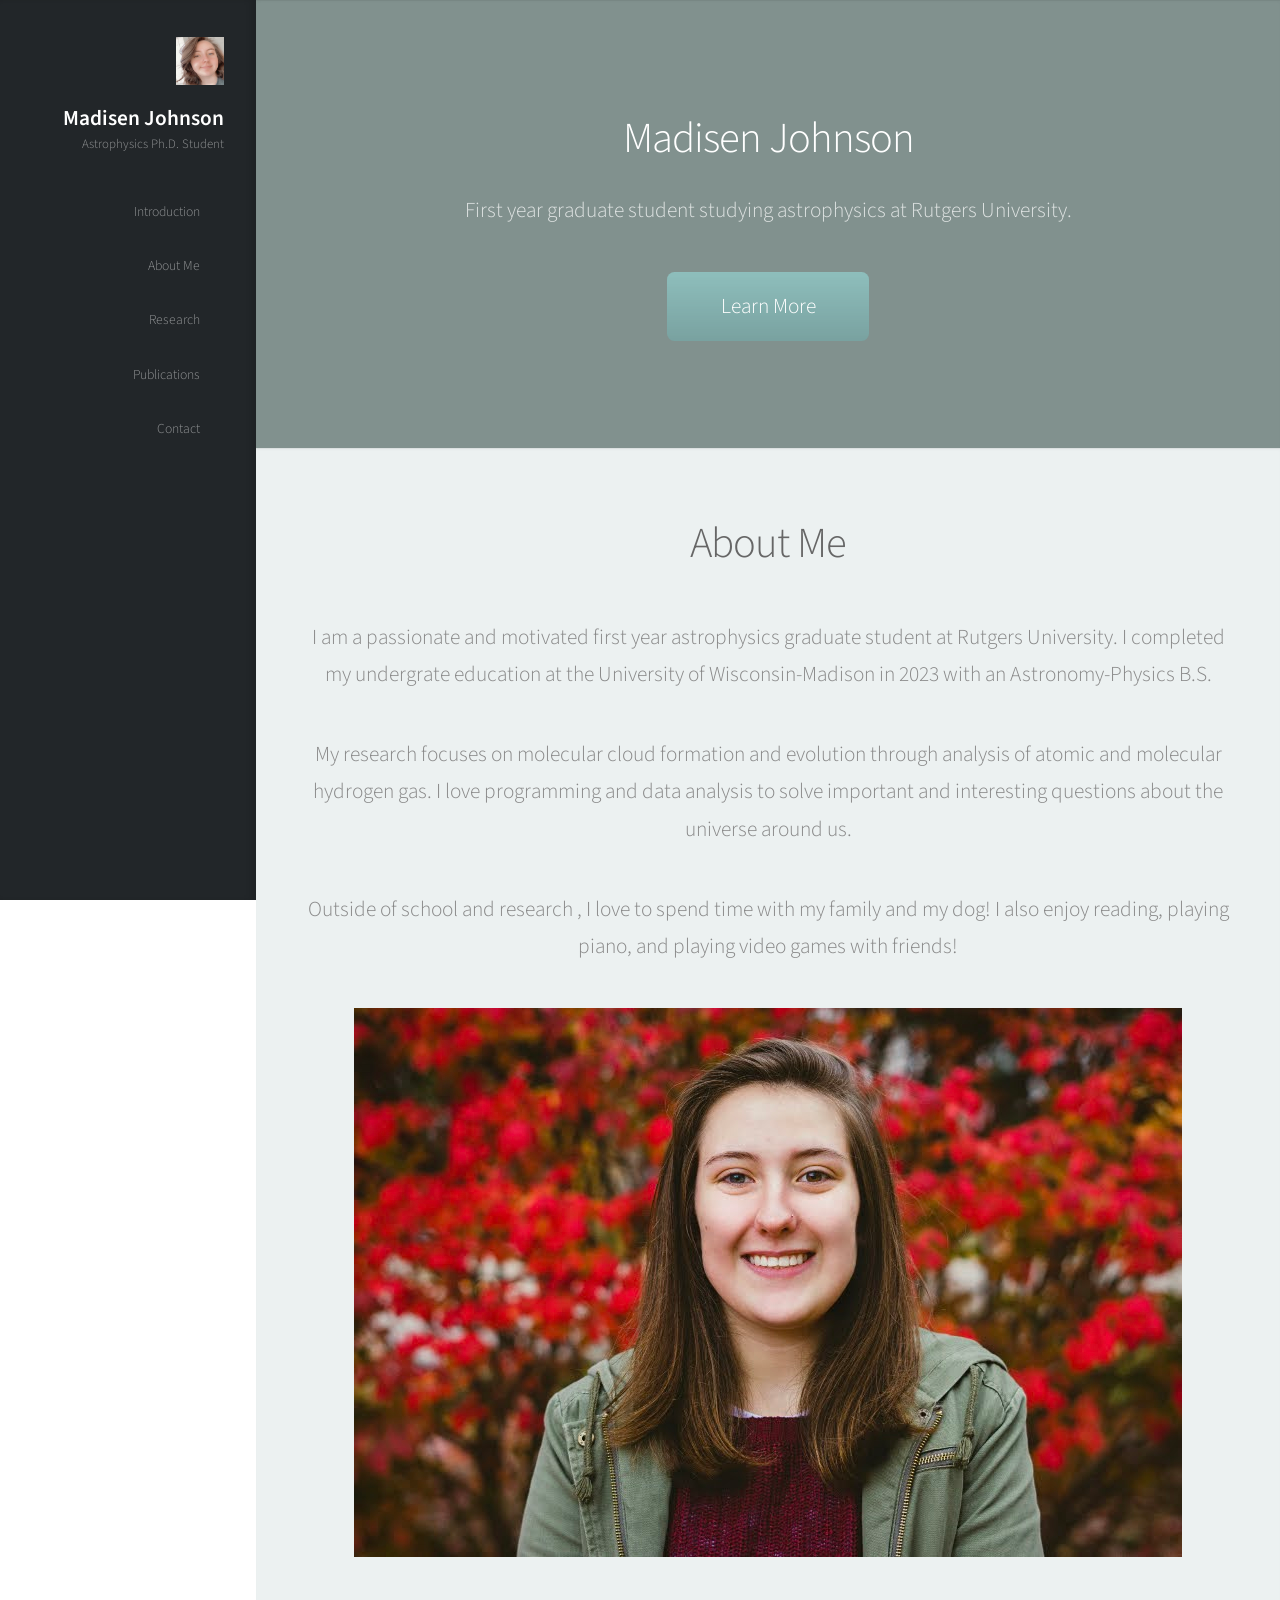
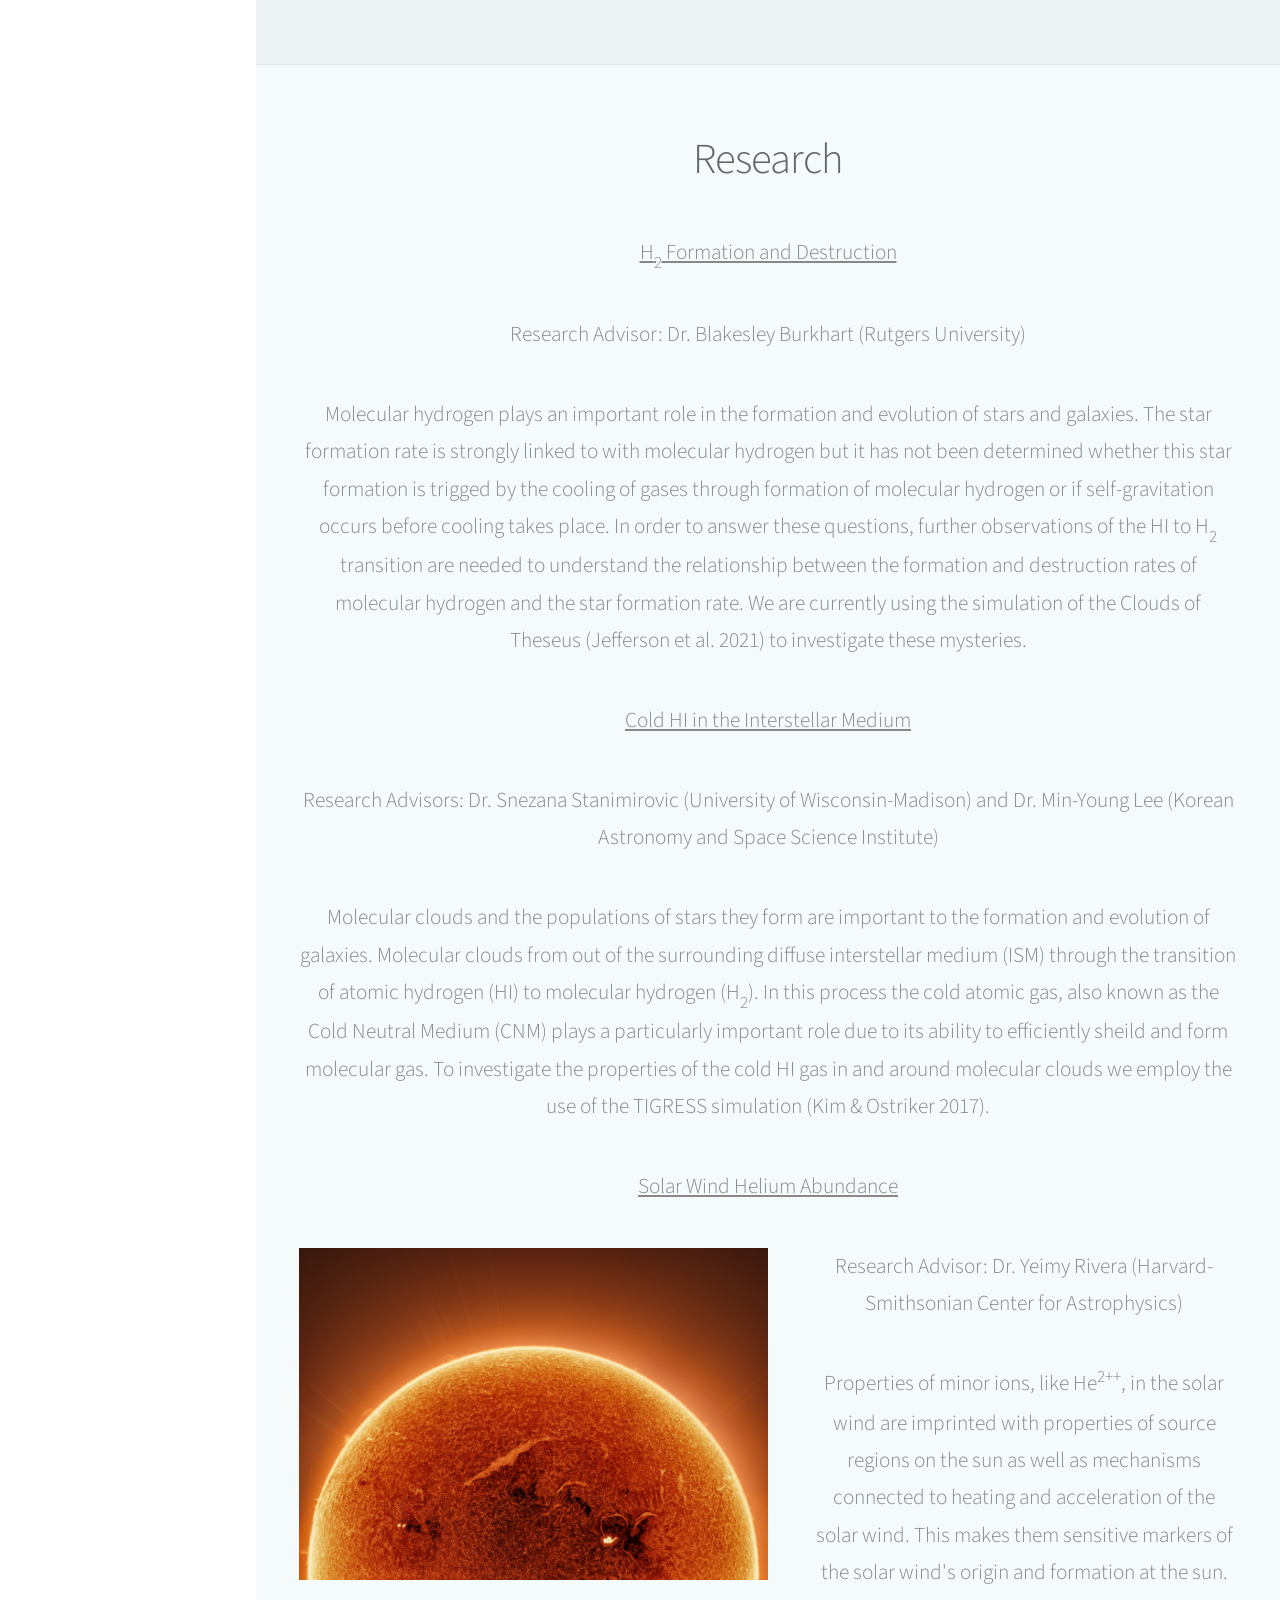
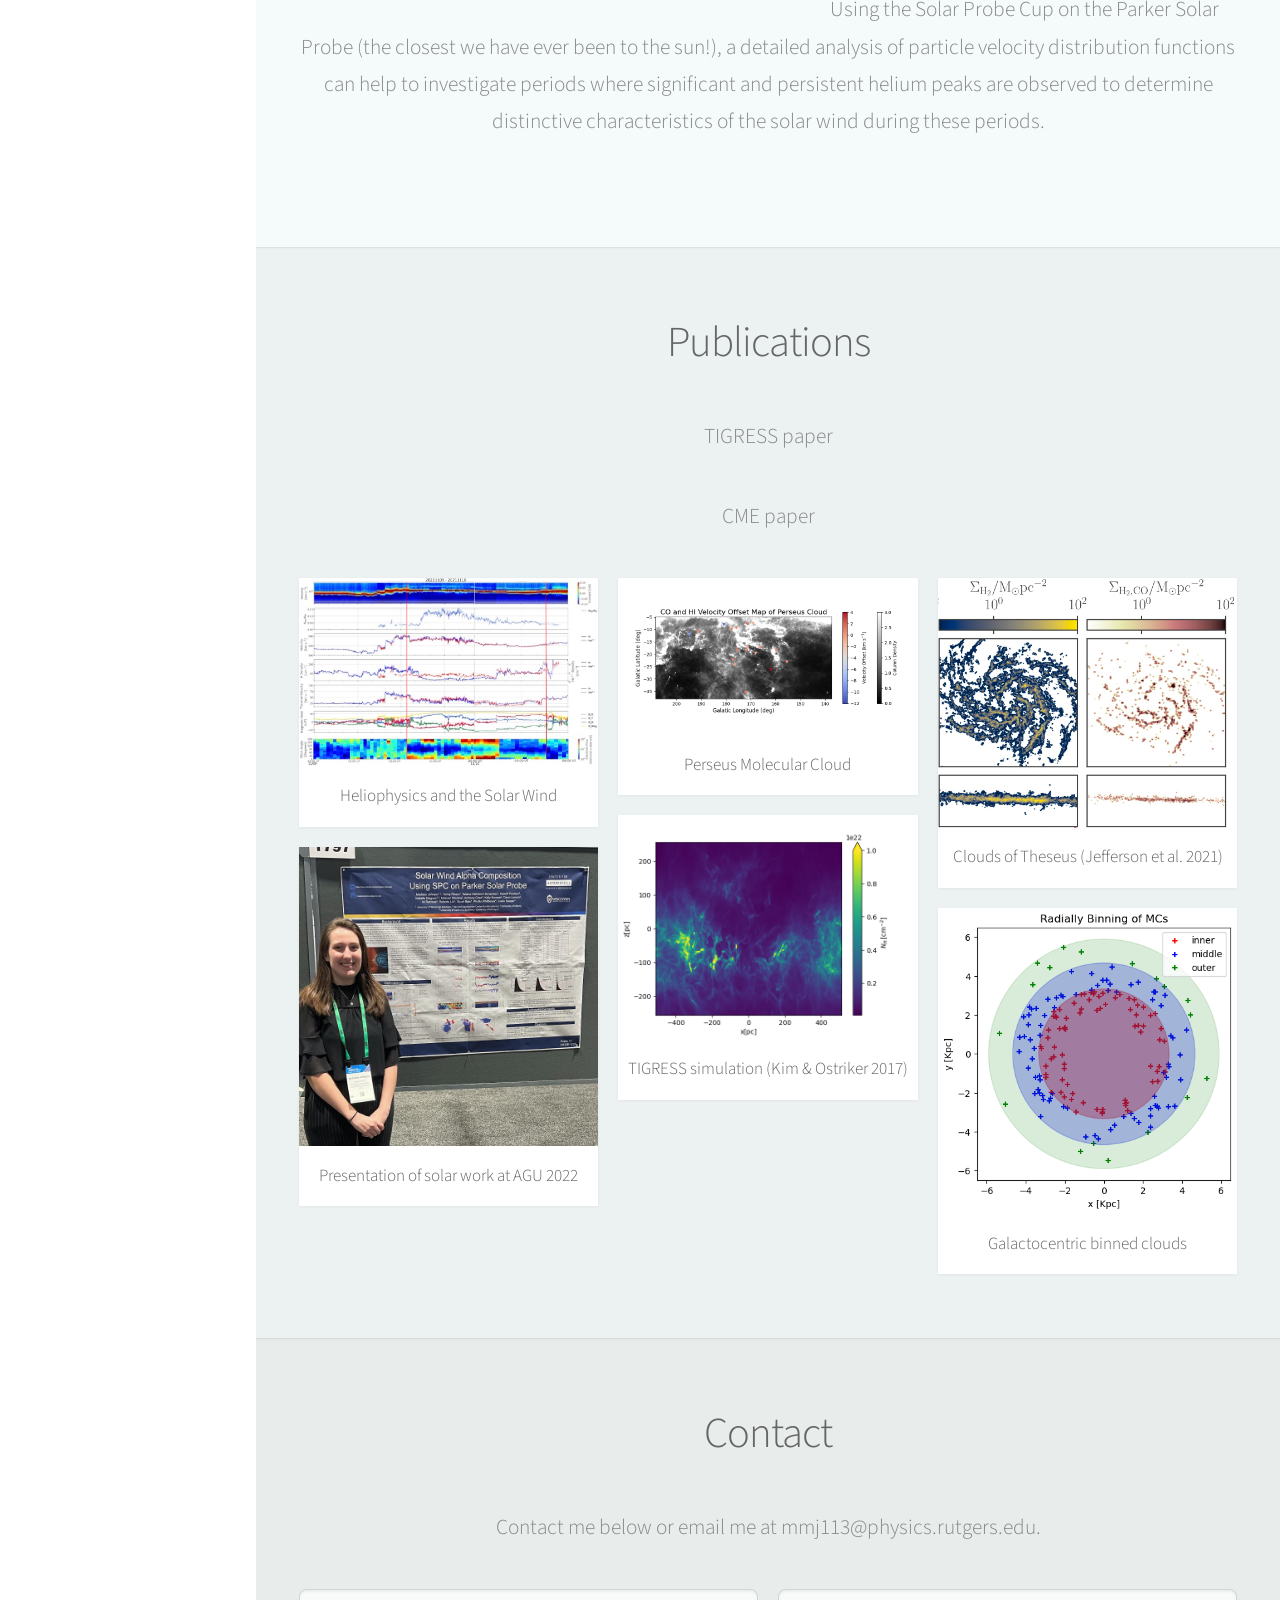
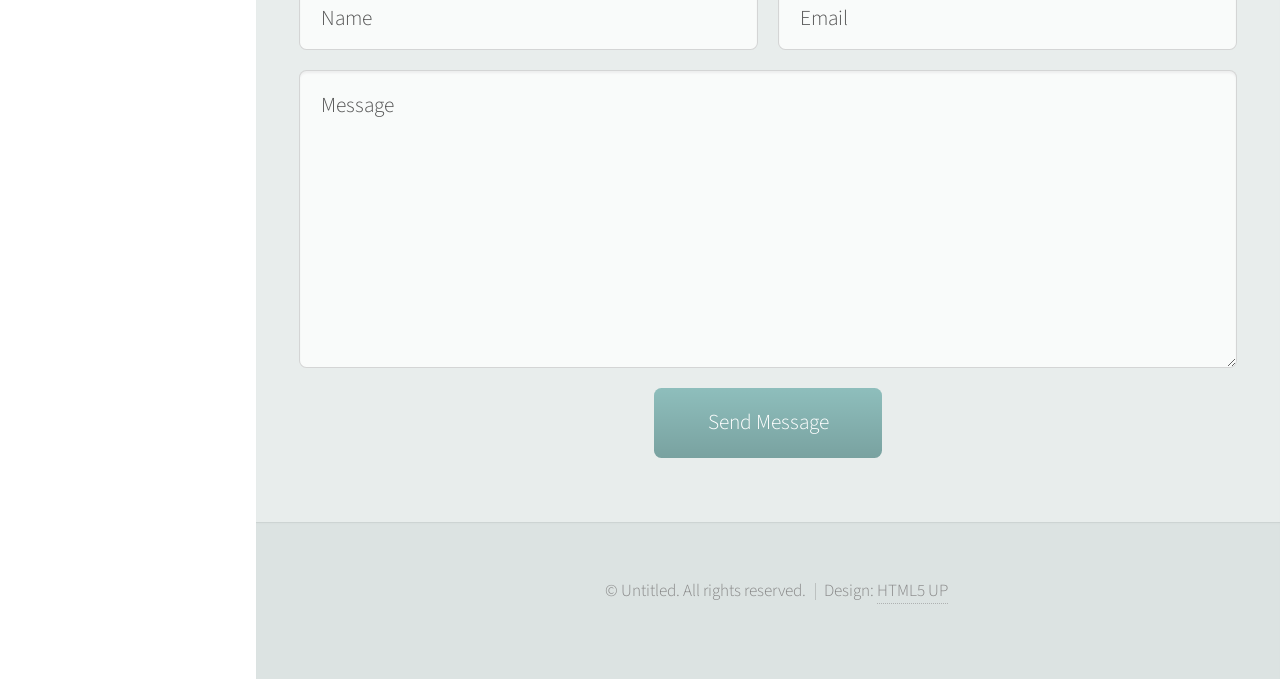
==== index.html @ d95d37ab "Update index.html" ====
<!DOCTYPE HTML>
<!--
	Prologue by HTML5 UP
	html5up.net | @ajlkn
	Free for personal and commercial use under the CCA 3.0 license (html5up.net/license)
-->
<html>
	<head>
		<title>Madisen Johnson</title>
		<meta charset="utf-8" />
		<meta name="viewport" content="width=device-width, initial-scale=1, user-scalable=no" />
		<link rel="stylesheet" href="assets/css/main.css" />
	</head>
	<body class="is-preload">

		<!-- Header -->
			<div id="header">

				<div class="top">

					<!-- Logo -->
						<div id="logo">
							<span class="image avatar48"><img src="images/IMG_7213.jpg" alt="" /></span>
							<h1 id="title">Madisen Johnson</h1>
							<p>Astrophysics Ph.D. Student</p>
						</div>

					<!-- Nav -->
						<nav id="nav">
							<ul>
								<li><a href="#top" id="top-link"><span class="icon solid fa-home">Introduction</span></a></li>
								<li><a href="#about" id="portfolio-link"><span class="icon solid fa-user">About Me</span></a></li>
								<li><a href="#research" id="about-link"><span class="icon solid fa-th">Research</span></a></li>
								<li><a href="#publications" id="about-link"><span class="icon solid fa-th">Publications</span></a></li>
								<li><a href="#contact" id="contact-link"><span class="icon solid fa-envelope">Contact</span></a></li>
							</ul>
						</nav>

				</div>

				<div class="bottom">

					<!-- Social Icons -->
						<ul class="icons">
							<li><a href="mailto: madisenmjohnson@gmail.com" class="icon solid fa-envelope"><span class="label">Email</span></a></li>
							<li><a href="https://www.linkedin.com/in/madisen-johnson/" class="icon brands fa-linkedin"><span class="label">Github</span></a></li>
							<li><a href="https://github.com/madisenjohnson" class="icon brands fa-github"><span class="label">Github</span></a></li>
						</ul>

				</div>

			</div>

		<!-- Main -->
			<div id="main">

				<!-- Intro -->
					<section id="top" class="one dark cover">
						<div class="container">

							<header>
								<h2 class="alt"><strong>Madisen Johnson</strong></h2>
								<p>First year graduate student studying astrophysics at Rutgers University.</p>
							</header>

							<footer>
								<a href="#about" class="button scrolly">Learn More</a>
							</footer>

						</div>
					</section>

				<!-- About Me -->
					<section id="about" class="three">
						<div class="container">

							<header>
								<h2>About Me</h2>
							</header>

							<p>I am a passionate and motivated first year astrophysics graduate student at Rutgers University. I completed my undergrate
								education at the University of Wisconsin-Madison in 2023 with an Astronomy-Physics B.S. </p>
							<p>My research focuses on molecular cloud formation and evolution through analysis of atomic and molecular hydrogen gas. 
								I love programming and data analysis to solve important and interesting questions about the universe around us.</p>
							<p>Outside of school and research , I love to spend time with my family and my dog! I also enjoy reading, playing piano, 
								and playing video games with friends!</p>

							<a href="#" class="image centered"><img src="images/ProfilePhoto.jpg" alt="" /></a>

						</div>
					</section>

				<!-- Research -->
					<section id="research" class="two">
						<div class="container">

							<header>
								<h2>Research</h2>
							</header>
							
							<p><u>H<sub>2</sub> Formation and Destruction</u></p>
							<p>Research Advisor: Dr. Blakesley Burkhart (Rutgers University)</p>
							<p> Molecular hydrogen plays an important role in the formation and evolution of stars and galaxies. The star formation rate is strongly linked 
							to with molecular hydrogen but it has not been determined whether this star formation is trigged by the cooling of gases through formation of molecular 
							hydrogen or if self-gravitation occurs before cooling takes place. In order to answer these questions, further observations of the HI to H<sub>2</sub> transition 
							are needed to understand the relationship between the formation and destruction rates of molecular hydrogen and the star formation rate. We are currently using the 
							simulation of the Clouds of Theseus (Jefferson et al. 2021) to investigate these mysteries.</p>
							
							<p><u>Cold HI in the Interstellar Medium</u></p>
							<p>Research Advisors: Dr. Snezana Stanimirovic (University of Wisconsin-Madison) and Dr. Min-Young Lee (Korean Astronomy and Space Science Institute)</p>
							<p> Molecular clouds and the populations of stars they form are important to the formation and evolution of galaxies. Molecular clouds from out of the surrounding 
							diffuse interstellar medium (ISM) through the transition of atomic hydrogen (HI) to molecular hydrogen (H<sub>2</sub>). In this process the cold atomic gas, also known 
							as the Cold Neutral Medium (CNM) plays a particularly important role due to its ability to efficiently sheild and form molecular gas. To investigate the properties of 
							the cold HI gas in and around molecular clouds we employ the use of the TIGRESS simulation (Kim & Ostriker 2017). </p>
							<p><u>Solar Wind Helium Abundance</u></p>
							
							<a href="#" class="image left"><img src="images/sun.jpg" alt="" /></a>
							<p>Research Advisor: Dr. Yeimy Rivera (Harvard-Smithsonian Center for Astrophysics)</p>
							<p> Properties of minor ions, like He<sup>2++</sup>, in the solar wind are imprinted with properties of source regions on the sun as well as mechanisms connected to 
							heating and acceleration of the solar wind. This makes them sensitive markers of the solar wind's origin and formation at the sun. Using the Solar Probe Cup on the Parker 
							Solar Probe (the closest we have ever been to the sun!), a detailed analysis of particle velocity distribution functions can help to investigate periods where significant 
							and persistent helium peaks are observed to determine distinctive characteristics of the solar wind during these periods.</p>

						</div>
					</section>
				<!-- Publications -->
					<section id="publications" class="three">
						<div class="container">

							<header>
								<h2>Publications</h2>
							</header>

							<p> TIGRESS paper </p>
							<p> CME paper </p>
							
							<div class="row">
								<div class="col-4 col-12-mobile">
									<article class="item">
										<a href="#" class="image fit"><img src="images/20211109.jpg" alt="" /></a>
										<header>
											<h3>Heliophysics and the Solar Wind</h3>
										</header>
									</article>
									<article class="item">
										<a href="#" class="image fit"><img src="images/AGU2022.jpg" alt="" /></a>
										<header>
											<h3>Presentation of solar work at AGU 2022</h3>
										</header>
									</article>
								</div>
								<div class="col-4 col-12-mobile">
									<article class="item">
										<a href="#" class="image fit"><img src="images/HICOMap_Perseus.png" alt="" /></a>
										<header>
											<h3>Perseus Molecular Cloud</h3>
										</header>
									</article>
									<article class="item">
										<a href="#" class="image fit"><img src="images/postersim.png" alt="" /></a>
										<header>
											<h3>TIGRESS simulation (Kim & Ostriker 2017)</h3>
										</header>
									</article>
								</div>
								<div class="col-4 col-12-mobile">
									<article class="item">
										<a href="#" class="image fit"><img src="images/Jefferson.jpg" alt="" /></a>
										<header>
											<h3>Clouds of Theseus (Jefferson et al. 2021)</h3>
										</header>
									</article>
									<article class="item">
										<a href="#" class="image fit"><img src="images/2DRadiusBinned.png" alt="" /></a>
										<header>
											<h3>Galactocentric binned clouds</h3>
										</header>
									</article>
								</div>
							</div>

						</div>
					</section>

				<!-- Contact -->
					<section id="contact" class="four">
						<div class="container">

							<header>
								<h2>Contact</h2>
							</header>

							<p> Contact me below or email me at mmj113@physics.rutgers.edu.</p>

							<form method="post" action="#">
								<div class="row">
									<div class="col-6 col-12-mobile"><input type="text" name="name" placeholder="Name" /></div>
									<div class="col-6 col-12-mobile"><input type="text" name="email" placeholder="Email" /></div>
									<div class="col-12">
										<textarea name="message" placeholder="Message"></textarea>
									</div>
									<div class="col-12">
										<input type="submit" value="Send Message" />
									</div>
								</div>
							</form>

						</div>
					</section>

			</div>

		<!-- Footer -->
			<div id="footer">

				<!-- Copyright -->
					<ul class="copyright">
						<li>&copy; Untitled. All rights reserved.</li><li>Design: <a href="http://html5up.net">HTML5 UP</a></li>
					</ul>

			</div>

		<!-- Scripts -->
			<script src="assets/js/jquery.min.js"></script>
			<script src="assets/js/jquery.scrolly.min.js"></script>
			<script src="assets/js/jquery.scrollex.min.js"></script>
			<script src="assets/js/browser.min.js"></script>
			<script src="assets/js/breakpoints.min.js"></script>
			<script src="assets/js/util.js"></script>
			<script src="assets/js/main.js"></script>

	</body>
</html>
---- assets/css/main.css ----
@import url("fontawesome-all.min.css");
@import url("https://fonts.googleapis.com/css?family=Source+Sans+Pro:300,300italic,400,600");

/*
	Prologue by HTML5 UP
	html5up.net | @ajlkn
	Free for personal and commercial use under the CCA 3.0 license (html5up.net/license)
*/

html, body, div, span, applet, object,
iframe, h1, h2, h3, h4, h5, h6, p, blockquote,
pre, a, abbr, acronym, address, big, cite,
code, del, dfn, em, img, ins, kbd, q, s, samp,
small, strike, strong, sub, sup, tt, var, b,
u, i, center, dl, dt, dd, ol, ul, li, fieldset,
form, label, legend, table, caption, tbody,
tfoot, thead, tr, th, td, article, aside,
canvas, details, embed, figure, figcaption,
footer, header, hgroup, menu, nav, output, ruby,
section, summary, time, mark, audio, video {
	margin: 0;
	padding: 0;
	border: 0;
	font-size: 100%;
	font: inherit;
	vertical-align: baseline;}

article, aside, details, figcaption, figure,
footer, header, hgroup, menu, nav, section {
	display: block;}

body {
	line-height: 1;
}

ol, ul {
	list-style: none;
}

blockquote, q {
	quotes: none;
}

	blockquote:before, blockquote:after, q:before, q:after {
		content: '';
		content: none;
	}

table {
	border-collapse: collapse;
	border-spacing: 0;
}

body {
	-webkit-text-size-adjust: none;
}

mark {
	background-color: transparent;
	color: inherit;
}

input::-moz-focus-inner {
	border: 0;
	padding: 0;
}

input, select, textarea {
	-moz-appearance: none;
	-webkit-appearance: none;
	-ms-appearance: none;
	appearance: none;
}

/* Basic */

	html {
		box-sizing: border-box;
	}

	*, *:before, *:after {
		box-sizing: inherit;
	}

	body {
		background: #fff;
		font-family: 'Source Sans Pro', sans-serif;
		font-size: 19pt;
		font-weight: 300;
		line-height: 1.75em;
		color: #888;
	}

		body.is-preload *, body.is-preload *:before, body.is-preload *:after {
			-moz-animation: none !important;
			-webkit-animation: none !important;
			-ms-animation: none !important;
			animation: none !important;
			-moz-transition: none !important;
			-webkit-transition: none !important;
			-ms-transition: none !important;
			transition: none !important;
		}

	input, textarea, select {
		font-family: 'Source Sans Pro', sans-serif;
		font-size: 19pt;
		font-weight: 300;
		line-height: 1.75em;
		color: #888;
	}

	h1, h2, h3, h4, h5, h6 {
		font-weight: 300;
		color: #666;
		line-height: 1.5em;
	}

	h1 a, h2 a, h3 a, h4 a, h5 a, h6 a {
		color: inherit;
		text-decoration: none;
	}

		h1 a strong, h2 a strong, h3 a strong, h4 a strong, h5 a strong, h6 a strong {
			color: #333;
		}

	h2 {
		font-size: 2em;
		letter-spacing: -1px;
	}

		h2.alt {
			color: #888;
		}

			h2.alt strong {
				color: #666;
			}

	h3 {
		font-size: 1.5em;
	}

	header {
		margin: 0 0 2em 0;
	}

		header > p {
			margin: 1em 0 0 0;
		}

	footer {
		margin: 2em 0 0 0;
	}

	strong, b {
		font-weight: 300;
		color: #666;
	}

	em, i {
		font-style: italic;
	}

	a {
		text-decoration: none;
		color: inherit;
		border-bottom: dotted 1px rgba(128, 128, 128, 0.5);
		-moz-transition: color 0.35s ease-in-out, border-bottom-color 0.35s ease-in-out;
		-webkit-transition: color 0.35s ease-in-out, border-bottom-color 0.35s ease-in-out;
		-ms-transition: color 0.35s ease-in-out, border-bottom-color 0.35s ease-in-out;
		transition: color 0.35s ease-in-out, border-bottom-color 0.35s ease-in-out;
		outline: 0;
	}

		a:hover {
			color: #E27689;
			border-bottom-color: rgba(255, 255, 255, 0);
		}

	sub {
		position: relative;
		top: 0.5em;
		font-size: 0.8em;
	}

	sup {
		position: relative;
		top: -0.5em;
		font-size: 0.8em;
	}

	hr {
		border: 0;
		border-top: solid 1px #ddd;
	}

	blockquote {
		border-left: solid 0.5em #ddd;
		padding: 1em 0 1em 2em;
		font-style: italic;
	}

	p, ul, ol, dl, table {
		margin-bottom: 2em;
	}

	br.clear {
		clear: both;
	}

/* Container */

	.container {
		margin: 0 auto;
		max-width: 100%;
		width: 1400px;
	}

		@media screen and (min-width: 961px) and (max-width: 1880px) {

			.container {
				width: 1200px;
			}

		}

		@media screen and (min-width: 961px) and (max-width: 1620px) {

			.container {
				width: 960px;
			}

		}

		@media screen and (min-width: 961px) and (max-width: 1320px) {

			.container {
				width: 100%;
			}

		}

		@media screen and (max-width: 960px) {

			.container {
				width: 100%;
			}

		}

		@media screen and (max-width: 736px) {

			.container {
				width: 100%;
			}

		}

/* Row */

	.row {
		display: flex;
		flex-wrap: wrap;
		box-sizing: border-box;
		align-items: stretch;
	}

		.row > * {
			box-sizing: border-box;
		}

		.row.gtr-uniform > * > :last-child {
			margin-bottom: 0;
		}

		.row.aln-left {
			justify-content: flex-start;
		}

		.row.aln-center {
			justify-content: center;
		}

		.row.aln-right {
			justify-content: flex-end;
		}

		.row.aln-top {
			align-items: flex-start;
		}

		.row.aln-middle {
			align-items: center;
		}

		.row.aln-bottom {
			align-items: flex-end;
		}

		.row > .imp {
			order: -1;
		}

		.row > .col-1 {
			width: 8.33333%;
		}

		.row > .off-1 {
			margin-left: 8.33333%;
		}

		.row > .col-2 {
			width: 16.66667%;
		}

		.row > .off-2 {
			margin-left: 16.66667%;
		}

		.row > .col-3 {
			width: 25%;
		}

		.row > .off-3 {
			margin-left: 25%;
		}

		.row > .col-4 {
			width: 33.33333%;
		}

		.row > .off-4 {
			margin-left: 33.33333%;
		}

		.row > .col-5 {
			width: 41.66667%;
		}

		.row > .off-5 {
			margin-left: 41.66667%;
		}

		.row > .col-6 {
			width: 50%;
		}

		.row > .off-6 {
			margin-left: 50%;
		}

		.row > .col-7 {
			width: 58.33333%;
		}

		.row > .off-7 {
			margin-left: 58.33333%;
		}

		.row > .col-8 {
			width: 66.66667%;
		}

		.row > .off-8 {
			margin-left: 66.66667%;
		}

		.row > .col-9 {
			width: 75%;
		}

		.row > .off-9 {
			margin-left: 75%;
		}

		.row > .col-10 {
			width: 83.33333%;
		}

		.row > .off-10 {
			margin-left: 83.33333%;
		}

		.row > .col-11 {
			width: 91.66667%;
		}

		.row > .off-11 {
			margin-left: 91.66667%;
		}

		.row > .col-12 {
			width: 100%;
		}

		.row > .off-12 {
			margin-left: 100%;
		}

		.row.gtr-0 {
			margin-top: 0px;
			margin-left: 0px;
		}

			.row.gtr-0 > * {
				padding: 0px 0 0 0px;
			}

			.row.gtr-0.gtr-uniform {
				margin-top: 0px;
			}

				.row.gtr-0.gtr-uniform > * {
					padding-top: 0px;
				}

		.row.gtr-25 {
			margin-top: -10px;
			margin-left: -10px;
		}

			.row.gtr-25 > * {
				padding: 10px 0 0 10px;
			}

			.row.gtr-25.gtr-uniform {
				margin-top: -10px;
			}

				.row.gtr-25.gtr-uniform > * {
					padding-top: 10px;
				}

		.row.gtr-50 {
			margin-top: -20px;
			margin-left: -20px;
		}

			.row.gtr-50 > * {
				padding: 20px 0 0 20px;
			}

			.row.gtr-50.gtr-uniform {
				margin-top: -20px;
			}

				.row.gtr-50.gtr-uniform > * {
					padding-top: 20px;
				}

		.row {
			margin-top: -40px;
			margin-left: -40px;
		}

			.row > * {
				padding: 40px 0 0 40px;
			}

			.row.gtr-uniform {
				margin-top: -40px;
			}

				.row.gtr-uniform > * {
					padding-top: 40px;
				}

		.row.gtr-150 {
			margin-top: -60px;
			margin-left: -60px;
		}

			.row.gtr-150 > * {
				padding: 60px 0 0 60px;
			}

			.row.gtr-150.gtr-uniform {
				margin-top: -60px;
			}

				.row.gtr-150.gtr-uniform > * {
					padding-top: 60px;
				}

		.row.gtr-200 {
			margin-top: -80px;
			margin-left: -80px;
		}

			.row.gtr-200 > * {
				padding: 80px 0 0 80px;
			}

			.row.gtr-200.gtr-uniform {
				margin-top: -80px;
			}

				.row.gtr-200.gtr-uniform > * {
					padding-top: 80px;
				}

		@media screen and (min-width: 961px) and (max-width: 1880px) {

			.row {
				display: flex;
				flex-wrap: wrap;
				box-sizing: border-box;
				align-items: stretch;
			}

				.row > * {
					box-sizing: border-box;
				}

				.row.gtr-uniform > * > :last-child {
					margin-bottom: 0;
				}

				.row.aln-left {
					justify-content: flex-start;
				}

				.row.aln-center {
					justify-content: center;
				}

				.row.aln-right {
					justify-content: flex-end;
				}

				.row.aln-top {
					align-items: flex-start;
				}

				.row.aln-middle {
					align-items: center;
				}

				.row.aln-bottom {
					align-items: flex-end;
				}

				.row > .imp-wide {
					order: -1;
				}

				.row > .col-1-wide {
					width: 8.33333%;
				}

				.row > .off-1-wide {
					margin-left: 8.33333%;
				}

				.row > .col-2-wide {
					width: 16.66667%;
				}

				.row > .off-2-wide {
					margin-left: 16.66667%;
				}

				.row > .col-3-wide {
					width: 25%;
				}

				.row > .off-3-wide {
					margin-left: 25%;
				}

				.row > .col-4-wide {
					width: 33.33333%;
				}

				.row > .off-4-wide {
					margin-left: 33.33333%;
				}

				.row > .col-5-wide {
					width: 41.66667%;
				}

				.row > .off-5-wide {
					margin-left: 41.66667%;
				}

				.row > .col-6-wide {
					width: 50%;
				}

				.row > .off-6-wide {
					margin-left: 50%;
				}

				.row > .col-7-wide {
					width: 58.33333%;
				}

				.row > .off-7-wide {
					margin-left: 58.33333%;
				}

				.row > .col-8-wide {
					width: 66.66667%;
				}

				.row > .off-8-wide {
					margin-left: 66.66667%;
				}

				.row > .col-9-wide {
					width: 75%;
				}

				.row > .off-9-wide {
					margin-left: 75%;
				}

				.row > .col-10-wide {
					width: 83.33333%;
				}

				.row > .off-10-wide {
					margin-left: 83.33333%;
				}

				.row > .col-11-wide {
					width: 91.66667%;
				}

				.row > .off-11-wide {
					margin-left: 91.66667%;
				}

				.row > .col-12-wide {
					width: 100%;
				}

				.row > .off-12-wide {
					margin-left: 100%;
				}

				.row.gtr-0 {
					margin-top: 0px;
					margin-left: 0px;
				}

					.row.gtr-0 > * {
						padding: 0px 0 0 0px;
					}

					.row.gtr-0.gtr-uniform {
						margin-top: 0px;
					}

						.row.gtr-0.gtr-uniform > * {
							padding-top: 0px;
						}

				.row.gtr-25 {
					margin-top: -10px;
					margin-left: -10px;
				}

					.row.gtr-25 > * {
						padding: 10px 0 0 10px;
					}

					.row.gtr-25.gtr-uniform {
						margin-top: -10px;
					}

						.row.gtr-25.gtr-uniform > * {
							padding-top: 10px;
						}

				.row.gtr-50 {
					margin-top: -20px;
					margin-left: -20px;
				}

					.row.gtr-50 > * {
						padding: 20px 0 0 20px;
					}

					.row.gtr-50.gtr-uniform {
						margin-top: -20px;
					}

						.row.gtr-50.gtr-uniform > * {
							padding-top: 20px;
						}

				.row {
					margin-top: -40px;
					margin-left: -40px;
				}

					.row > * {
						padding: 40px 0 0 40px;
					}

					.row.gtr-uniform {
						margin-top: -40px;
					}

						.row.gtr-uniform > * {
							padding-top: 40px;
						}

				.row.gtr-150 {
					margin-top: -60px;
					margin-left: -60px;
				}

					.row.gtr-150 > * {
						padding: 60px 0 0 60px;
					}

					.row.gtr-150.gtr-uniform {
						margin-top: -60px;
					}

						.row.gtr-150.gtr-uniform > * {
							padding-top: 60px;
						}

				.row.gtr-200 {
					margin-top: -80px;
					margin-left: -80px;
				}

					.row.gtr-200 > * {
						padding: 80px 0 0 80px;
					}

					.row.gtr-200.gtr-uniform {
						margin-top: -80px;
					}

						.row.gtr-200.gtr-uniform > * {
							padding-top: 80px;
						}

		}

		@media screen and (min-width: 961px) and (max-width: 1620px) {

			.row {
				display: flex;
				flex-wrap: wrap;
				box-sizing: border-box;
				align-items: stretch;
			}

				.row > * {
					box-sizing: border-box;
				}

				.row.gtr-uniform > * > :last-child {
					margin-bottom: 0;
				}

				.row.aln-left {
					justify-content: flex-start;
				}

				.row.aln-center {
					justify-content: center;
				}

				.row.aln-right {
					justify-content: flex-end;
				}

				.row.aln-top {
					align-items: flex-start;
				}

				.row.aln-middle {
					align-items: center;
				}

				.row.aln-bottom {
					align-items: flex-end;
				}

				.row > .imp-normal {
					order: -1;
				}

				.row > .col-1-normal {
					width: 8.33333%;
				}

				.row > .off-1-normal {
					margin-left: 8.33333%;
				}

				.row > .col-2-normal {
					width: 16.66667%;
				}

				.row > .off-2-normal {
					margin-left: 16.66667%;
				}

				.row > .col-3-normal {
					width: 25%;
				}

				.row > .off-3-normal {
					margin-left: 25%;
				}

				.row > .col-4-normal {
					width: 33.33333%;
				}

				.row > .off-4-normal {
					margin-left: 33.33333%;
				}

				.row > .col-5-normal {
					width: 41.66667%;
				}

				.row > .off-5-normal {
					margin-left: 41.66667%;
				}

				.row > .col-6-normal {
					width: 50%;
				}

				.row > .off-6-normal {
					margin-left: 50%;
				}

				.row > .col-7-normal {
					width: 58.33333%;
				}

				.row > .off-7-normal {
					margin-left: 58.33333%;
				}

				.row > .col-8-normal {
					width: 66.66667%;
				}

				.row > .off-8-normal {
					margin-left: 66.66667%;
				}

				.row > .col-9-normal {
					width: 75%;
				}

				.row > .off-9-normal {
					margin-left: 75%;
				}

				.row > .col-10-normal {
					width: 83.33333%;
				}

				.row > .off-10-normal {
					margin-left: 83.33333%;
				}

				.row > .col-11-normal {
					width: 91.66667%;
				}

				.row > .off-11-normal {
					margin-left: 91.66667%;
				}

				.row > .col-12-normal {
					width: 100%;
				}

				.row > .off-12-normal {
					margin-left: 100%;
				}

				.row.gtr-0 {
					margin-top: 0px;
					margin-left: 0px;
				}

					.row.gtr-0 > * {
						padding: 0px 0 0 0px;
					}

					.row.gtr-0.gtr-uniform {
						margin-top: 0px;
					}

						.row.gtr-0.gtr-uniform > * {
							padding-top: 0px;
						}

				.row.gtr-25 {
					margin-top: -10px;
					margin-left: -10px;
				}

					.row.gtr-25 > * {
						padding: 10px 0 0 10px;
					}

					.row.gtr-25.gtr-uniform {
						margin-top: -10px;
					}

						.row.gtr-25.gtr-uniform > * {
							padding-top: 10px;
						}

				.row.gtr-50 {
					margin-top: -20px;
					margin-left: -20px;
				}

					.row.gtr-50 > * {
						padding: 20px 0 0 20px;
					}

					.row.gtr-50.gtr-uniform {
						margin-top: -20px;
					}

						.row.gtr-50.gtr-uniform > * {
							padding-top: 20px;
						}

				.row {
					margin-top: -40px;
					margin-left: -40px;
				}

					.row > * {
						padding: 40px 0 0 40px;
					}

					.row.gtr-uniform {
						margin-top: -40px;
					}

						.row.gtr-uniform > * {
							padding-top: 40px;
						}

				.row.gtr-150 {
					margin-top: -60px;
					margin-left: -60px;
				}

					.row.gtr-150 > * {
						padding: 60px 0 0 60px;
					}

					.row.gtr-150.gtr-uniform {
						margin-top: -60px;
					}

						.row.gtr-150.gtr-uniform > * {
							padding-top: 60px;
						}

				.row.gtr-200 {
					margin-top: -80px;
					margin-left: -80px;
				}

					.row.gtr-200 > * {
						padding: 80px 0 0 80px;
					}

					.row.gtr-200.gtr-uniform {
						margin-top: -80px;
					}

						.row.gtr-200.gtr-uniform > * {
							padding-top: 80px;
						}

		}

		@media screen and (min-width: 961px) and (max-width: 1320px) {

			.row {
				display: flex;
				flex-wrap: wrap;
				box-sizing: border-box;
				align-items: stretch;
			}

				.row > * {
					box-sizing: border-box;
				}

				.row.gtr-uniform > * > :last-child {
					margin-bottom: 0;
				}

				.row.aln-left {
					justify-content: flex-start;
				}

				.row.aln-center {
					justify-content: center;
				}

				.row.aln-right {
					justify-content: flex-end;
				}

				.row.aln-top {
					align-items: flex-start;
				}

				.row.aln-middle {
					align-items: center;
				}

				.row.aln-bottom {
					align-items: flex-end;
				}

				.row > .imp-narrow {
					order: -1;
				}

				.row > .col-1-narrow {
					width: 8.33333%;
				}

				.row > .off-1-narrow {
					margin-left: 8.33333%;
				}

				.row > .col-2-narrow {
					width: 16.66667%;
				}

				.row > .off-2-narrow {
					margin-left: 16.66667%;
				}

				.row > .col-3-narrow {
					width: 25%;
				}

				.row > .off-3-narrow {
					margin-left: 25%;
				}

				.row > .col-4-narrow {
					width: 33.33333%;
				}

				.row > .off-4-narrow {
					margin-left: 33.33333%;
				}

				.row > .col-5-narrow {
					width: 41.66667%;
				}

				.row > .off-5-narrow {
					margin-left: 41.66667%;
				}

				.row > .col-6-narrow {
					width: 50%;
				}

				.row > .off-6-narrow {
					margin-left: 50%;
				}

				.row > .col-7-narrow {
					width: 58.33333%;
				}

				.row > .off-7-narrow {
					margin-left: 58.33333%;
				}

				.row > .col-8-narrow {
					width: 66.66667%;
				}

				.row > .off-8-narrow {
					margin-left: 66.66667%;
				}

				.row > .col-9-narrow {
					width: 75%;
				}

				.row > .off-9-narrow {
					margin-left: 75%;
				}

				.row > .col-10-narrow {
					width: 83.33333%;
				}

				.row > .off-10-narrow {
					margin-left: 83.33333%;
				}

				.row > .col-11-narrow {
					width: 91.66667%;
				}

				.row > .off-11-narrow {
					margin-left: 91.66667%;
				}

				.row > .col-12-narrow {
					width: 100%;
				}

				.row > .off-12-narrow {
					margin-left: 100%;
				}

				.row.gtr-0 {
					margin-top: 0px;
					margin-left: 0px;
				}

					.row.gtr-0 > * {
						padding: 0px 0 0 0px;
					}

					.row.gtr-0.gtr-uniform {
						margin-top: 0px;
					}

						.row.gtr-0.gtr-uniform > * {
							padding-top: 0px;
						}

				.row.gtr-25 {
					margin-top: -5px;
					margin-left: -5px;
				}

					.row.gtr-25 > * {
						padding: 5px 0 0 5px;
					}

					.row.gtr-25.gtr-uniform {
						margin-top: -5px;
					}

						.row.gtr-25.gtr-uniform > * {
							padding-top: 5px;
						}

				.row.gtr-50 {
					margin-top: -10px;
					margin-left: -10px;
				}

					.row.gtr-50 > * {
						padding: 10px 0 0 10px;
					}

					.row.gtr-50.gtr-uniform {
						margin-top: -10px;
					}

						.row.gtr-50.gtr-uniform > * {
							padding-top: 10px;
						}

				.row {
					margin-top: -20px;
					margin-left: -20px;
				}

					.row > * {
						padding: 20px 0 0 20px;
					}

					.row.gtr-uniform {
						margin-top: -20px;
					}

						.row.gtr-uniform > * {
							padding-top: 20px;
						}

				.row.gtr-150 {
					margin-top: -30px;
					margin-left: -30px;
				}

					.row.gtr-150 > * {
						padding: 30px 0 0 30px;
					}

					.row.gtr-150.gtr-uniform {
						margin-top: -30px;
					}

						.row.gtr-150.gtr-uniform > * {
							padding-top: 30px;
						}

				.row.gtr-200 {
					margin-top: -40px;
					margin-left: -40px;
				}

					.row.gtr-200 > * {
						padding: 40px 0 0 40px;
					}

					.row.gtr-200.gtr-uniform {
						margin-top: -40px;
					}

						.row.gtr-200.gtr-uniform > * {
							padding-top: 40px;
						}

		}

		@media screen and (max-width: 960px) {

			.row {
				display: flex;
				flex-wrap: wrap;
				box-sizing: border-box;
				align-items: stretch;
			}

				.row > * {
					box-sizing: border-box;
				}

				.row.gtr-uniform > * > :last-child {
					margin-bottom: 0;
				}

				.row.aln-left {
					justify-content: flex-start;
				}

				.row.aln-center {
					justify-content: center;
				}

				.row.aln-right {
					justify-content: flex-end;
				}

				.row.aln-top {
					align-items: flex-start;
				}

				.row.aln-middle {
					align-items: center;
				}

				.row.aln-bottom {
					align-items: flex-end;
				}

				.row > .imp-narrower {
					order: -1;
				}

				.row > .col-1-narrower {
					width: 8.33333%;
				}

				.row > .off-1-narrower {
					margin-left: 8.33333%;
				}

				.row > .col-2-narrower {
					width: 16.66667%;
				}

				.row > .off-2-narrower {
					margin-left: 16.66667%;
				}

				.row > .col-3-narrower {
					width: 25%;
				}

				.row > .off-3-narrower {
					margin-left: 25%;
				}

				.row > .col-4-narrower {
					width: 33.33333%;
				}

				.row > .off-4-narrower {
					margin-left: 33.33333%;
				}

				.row > .col-5-narrower {
					width: 41.66667%;
				}

				.row > .off-5-narrower {
					margin-left: 41.66667%;
				}

				.row > .col-6-narrower {
					width: 50%;
				}

				.row > .off-6-narrower {
					margin-left: 50%;
				}

				.row > .col-7-narrower {
					width: 58.33333%;
				}

				.row > .off-7-narrower {
					margin-left: 58.33333%;
				}

				.row > .col-8-narrower {
					width: 66.66667%;
				}

				.row > .off-8-narrower {
					margin-left: 66.66667%;
				}

				.row > .col-9-narrower {
					width: 75%;
				}

				.row > .off-9-narrower {
					margin-left: 75%;
				}

				.row > .col-10-narrower {
					width: 83.33333%;
				}

				.row > .off-10-narrower {
					margin-left: 83.33333%;
				}

				.row > .col-11-narrower {
					width: 91.66667%;
				}

				.row > .off-11-narrower {
					margin-left: 91.66667%;
				}

				.row > .col-12-narrower {
					width: 100%;
				}

				.row > .off-12-narrower {
					margin-left: 100%;
				}

				.row.gtr-0 {
					margin-top: 0px;
					margin-left: 0px;
				}

					.row.gtr-0 > * {
						padding: 0px 0 0 0px;
					}

					.row.gtr-0.gtr-uniform {
						margin-top: 0px;
					}

						.row.gtr-0.gtr-uniform > * {
							padding-top: 0px;
						}

				.row.gtr-25 {
					margin-top: -5px;
					margin-left: -5px;
				}

					.row.gtr-25 > * {
						padding: 5px 0 0 5px;
					}

					.row.gtr-25.gtr-uniform {
						margin-top: -5px;
					}

						.row.gtr-25.gtr-uniform > * {
							padding-top: 5px;
						}

				.row.gtr-50 {
					margin-top: -10px;
					margin-left: -10px;
				}

					.row.gtr-50 > * {
						padding: 10px 0 0 10px;
					}

					.row.gtr-50.gtr-uniform {
						margin-top: -10px;
					}

						.row.gtr-50.gtr-uniform > * {
							padding-top: 10px;
						}

				.row {
					margin-top: -20px;
					margin-left: -20px;
				}

					.row > * {
						padding: 20px 0 0 20px;
					}

					.row.gtr-uniform {
						margin-top: -20px;
					}

						.row.gtr-uniform > * {
							padding-top: 20px;
						}

				.row.gtr-150 {
					margin-top: -30px;
					margin-left: -30px;
				}

					.row.gtr-150 > * {
						padding: 30px 0 0 30px;
					}

					.row.gtr-150.gtr-uniform {
						margin-top: -30px;
					}

						.row.gtr-150.gtr-uniform > * {
							padding-top: 30px;
						}

				.row.gtr-200 {
					margin-top: -40px;
					margin-left: -40px;
				}

					.row.gtr-200 > * {
						padding: 40px 0 0 40px;
					}

					.row.gtr-200.gtr-uniform {
						margin-top: -40px;
					}

						.row.gtr-200.gtr-uniform > * {
							padding-top: 40px;
						}

		}

		@media screen and (max-width: 736px) {

			.row {
				display: flex;
				flex-wrap: wrap;
				box-sizing: border-box;
				align-items: stretch;
			}

				.row > * {
					box-sizing: border-box;
				}

				.row.gtr-uniform > * > :last-child {
					margin-bottom: 0;
				}

				.row.aln-left {
					justify-content: flex-start;
				}

				.row.aln-center {
					justify-content: center;
				}

				.row.aln-right {
					justify-content: flex-end;
				}

				.row.aln-top {
					align-items: flex-start;
				}

				.row.aln-middle {
					align-items: center;
				}

				.row.aln-bottom {
					align-items: flex-end;
				}

				.row > .imp-mobile {
					order: -1;
				}

				.row > .col-1-mobile {
					width: 8.33333%;
				}

				.row > .off-1-mobile {
					margin-left: 8.33333%;
				}

				.row > .col-2-mobile {
					width: 16.66667%;
				}

				.row > .off-2-mobile {
					margin-left: 16.66667%;
				}

				.row > .col-3-mobile {
					width: 25%;
				}

				.row > .off-3-mobile {
					margin-left: 25%;
				}

				.row > .col-4-mobile {
					width: 33.33333%;
				}

				.row > .off-4-mobile {
					margin-left: 33.33333%;
				}

				.row > .col-5-mobile {
					width: 41.66667%;
				}

				.row > .off-5-mobile {
					margin-left: 41.66667%;
				}

				.row > .col-6-mobile {
					width: 50%;
				}

				.row > .off-6-mobile {
					margin-left: 50%;
				}

				.row > .col-7-mobile {
					width: 58.33333%;
				}

				.row > .off-7-mobile {
					margin-left: 58.33333%;
				}

				.row > .col-8-mobile {
					width: 66.66667%;
				}

				.row > .off-8-mobile {
					margin-left: 66.66667%;
				}

				.row > .col-9-mobile {
					width: 75%;
				}

				.row > .off-9-mobile {
					margin-left: 75%;
				}

				.row > .col-10-mobile {
					width: 83.33333%;
				}

				.row > .off-10-mobile {
					margin-left: 83.33333%;
				}

				.row > .col-11-mobile {
					width: 91.66667%;
				}

				.row > .off-11-mobile {
					margin-left: 91.66667%;
				}

				.row > .col-12-mobile {
					width: 100%;
				}

				.row > .off-12-mobile {
					margin-left: 100%;
				}

				.row.gtr-0 {
					margin-top: 0px;
					margin-left: 0px;
				}

					.row.gtr-0 > * {
						padding: 0px 0 0 0px;
					}

					.row.gtr-0.gtr-uniform {
						margin-top: 0px;
					}

						.row.gtr-0.gtr-uniform > * {
							padding-top: 0px;
						}

				.row.gtr-25 {
					margin-top: -5px;
					margin-left: -5px;
				}

					.row.gtr-25 > * {
						padding: 5px 0 0 5px;
					}

					.row.gtr-25.gtr-uniform {
						margin-top: -5px;
					}

						.row.gtr-25.gtr-uniform > * {
							padding-top: 5px;
						}

				.row.gtr-50 {
					margin-top: -10px;
					margin-left: -10px;
				}

					.row.gtr-50 > * {
						padding: 10px 0 0 10px;
					}

					.row.gtr-50.gtr-uniform {
						margin-top: -10px;
					}

						.row.gtr-50.gtr-uniform > * {
							padding-top: 10px;
						}

				.row {
					margin-top: -20px;
					margin-left: -20px;
				}

					.row > * {
						padding: 20px 0 0 20px;
					}

					.row.gtr-uniform {
						margin-top: -20px;
					}

						.row.gtr-uniform > * {
							padding-top: 20px;
						}

				.row.gtr-150 {
					margin-top: -30px;
					margin-left: -30px;
				}

					.row.gtr-150 > * {
						padding: 30px 0 0 30px;
					}

					.row.gtr-150.gtr-uniform {
						margin-top: -30px;
					}

						.row.gtr-150.gtr-uniform > * {
							padding-top: 30px;
						}

				.row.gtr-200 {
					margin-top: -40px;
					margin-left: -40px;
				}

					.row.gtr-200 > * {
						padding: 40px 0 0 40px;
					}

					.row.gtr-200.gtr-uniform {
						margin-top: -40px;
					}

						.row.gtr-200.gtr-uniform > * {
							padding-top: 40px;
						}

		}

/* Sections/Article */

	section, article {
		margin-bottom: 3em;
	}

		section > :last-child,
		section > .container, section:last-child, article > :last-child,
		article > .container, article:last-child {
			margin-bottom: 0;
		}

		.row > section, .row > article {
			margin-bottom: 0;
		}

/* Image */

	.image {
		display: inline-block;
		border: 0;
	}

		.image img {
			display: block;
			width: 100%;
		}

		.image.avatar48 {
			width: 48px;
			height: 48px;
			background: #f00;
		}

			.image.avatar48 img {
				width: 48px;
				height: 48px;
			}

		.image.fit {
			display: block;
			width: 100%;
		}

		.image.featured {
			display: block;
			width: 100%;
			margin: 0 0 2em 0;
		}

		.image.left {
			float: left;
			width: 50%;
			margin: 0 2em 2em 0;
		}

		.image.centered {
			display: block;
			margin: 0 0 2em 0;
		}

			.image.centered img {
				margin: 0 auto;
				width: auto;
			}

/* List */

	ul {
		list-style: disc;
		padding-left: 1em;
	}

		ul li {
			padding-left: 0.5em;
		}

	ol {
		list-style: decimal;
		padding-left: 1.25em;
	}

		ol li {
			padding-left: 0.25em;
		}

/* Icons */

	ul.icons {
		cursor: default;
		list-style: none;
		padding-left: 0;
	}

		ul.icons li {
			display: inline-block;
			padding-left: 0;
		}

		ul.icons a {
			display: inline-block;
			width: 2em;
			height: 2em;
			line-height: 2em;
			text-align: center;
			border: 0;
		}

/* Form */

	form label {
		display: block;
		text-align: left;
		margin-bottom: 0.5em;
	}

	form input[type="text"],
	form input[type="email"],
	form input[type="password"],
	form select,
	form textarea {
		position: relative;
		-webkit-appearance: none;
		display: block;
		border: 0;
		outline: 0;
		background: #fff;
		background: rgba(255, 255, 255, 0.75);
		width: 100%;
		border-radius: 0.35em;
		padding: 0.75em 1em 0.75em 1em;
		box-shadow: inset 0 0.1em 0.1em 0 rgba(0, 0, 0, 0.05);
		border: solid 1px rgba(0, 0, 0, 0.15);
		-moz-transition: all 0.35s ease-in-out;
		-webkit-transition: all 0.35s ease-in-out;
		-ms-transition: all 0.35s ease-in-out;
		transition: all 0.35s ease-in-out;
	}

		form input[type="text"]:focus,
		form input[type="email"]:focus,
		form input[type="password"]:focus,
		form select:focus,
		form textarea:focus {
			box-shadow: 0 0 2px 1px #8ebebc;
			background: #fff;
		}

	form input[type="text"],
	form input[type="email"],
	form input[type="password"],
	form select {
		line-height: 1.25em;
	}

	form textarea {
		min-height: 14em;
	}

	form ::-webkit-input-placeholder {
		color: #555 !important;
	}

	form :-moz-placeholder {
		color: #555 !important;
	}

	form ::-moz-placeholder {
		color: #555 !important;
	}

	form :-ms-input-placeholder {
		color: #555 !important;
	}

	form ::-moz-focus-inner {
		border: 0;
	}

/* Table */

	table {
		width: 100%;
		text-align: left;
	}

		table tbody tr:nth-child(2n+2) {
			background: #f4f4f4;
		}

		table td {
			padding: 0.5em 1em 0.5em 1em;
		}

		table th {
			text-align: left;
			padding: 0.5em 1em 0.5em 1em;
			color: #fff;
			background: #222729 url("images/overlay.png");
		}

		table thead {
			background: #444;
			color: #fff;
		}

		table tfoot {
			background: #eee;
		}

/* Button */

	input[type="button"],
	input[type="submit"],
	input[type="reset"],
	button,
	.button {
		position: relative;
		display: inline-block;
		border-radius: 0.35em;
		color: #fff !important;
		text-decoration: none;
		padding: 0.75em 2.5em 0.75em 2.5em;
		background-color: #8ebebc;
		border: 0;
		cursor: pointer;
		background-image: -moz-linear-gradient(top, rgba(0, 0, 0, 0), rgba(0, 0, 0, 0.15)), url("images/overlay.png");
		background-image: -webkit-linear-gradient(top, rgba(0, 0, 0, 0), rgba(0, 0, 0, 0.15)), url("images/overlay.png");
		background-image: -ms-linear-gradient(top, rgba(0, 0, 0, 0), rgba(0, 0, 0, 0.15)), url("images/overlay.png");
		background-image: linear-gradient(top, rgba(0, 0, 0, 0), rgba(0, 0, 0, 0.15)), url("images/overlay.png");
		-moz-transition: background-color 0.35s ease-in-out;
		-webkit-transition: background-color 0.35s ease-in-out;
		-ms-transition: background-color 0.35s ease-in-out;
		transition: background-color 0.35s ease-in-out;
	}

		input[type="button"]:hover,
		input[type="submit"]:hover,
		input[type="reset"]:hover,
		button:hover,
		.button:hover {
			background-color: #9ececc;
		}

		input[type="button"]:active,
		input[type="submit"]:active,
		input[type="reset"]:active,
		button:active,
		.button:active {
			background-color: #7eaeac;
		}

/* Item */

	.item {
		box-shadow: 0 0.05em 0.15em 0 rgba(0, 0, 0, 0.05);
		margin-bottom: 40px;
	}

		.item header {
			background: #fff;
			margin: 0;
			padding: 1em 0 1em 0;
			font-size: 0.8em;
		}

			.item header h3 {
				font-size: 1em;
			}

/* Icons */

	.icon {
		text-decoration: none;
		text-decoration: none;
	}

		.icon:before {
			-moz-osx-font-smoothing: grayscale;
			-webkit-font-smoothing: antialiased;
			display: inline-block;
			font-style: normal;
			font-variant: normal;
			text-rendering: auto;
			line-height: 1;
			text-transform: none !important;
			font-family: 'Font Awesome 5 Free';
			font-weight: 400;
		}

		.icon:before {
			line-height: inherit;
		}

		.icon > .label {
			display: none;
		}

		.icon.solid:before {
			font-weight: 900;
		}

		.icon.brands:before {
			font-family: 'Font Awesome 5 Brands';
		}

/* Header */

	#header {
		display: -moz-flex;
		display: -webkit-flex;
		display: -ms-flex;
		display: flex;
		-moz-flex-direction: column;
		-webkit-flex-direction: column;
		-ms-flex-direction: column;
		flex-direction: column;
		-moz-justify-content: space-between;
		-webkit-justify-content: space-between;
		-ms-justify-content: space-between;
		justify-content: space-between;
		background: #222629 url("images/overlay.png");
		box-shadow: inset -0.25em 0 0.25em 0 rgba(0, 0, 0, 0.1);
		color: #fff;
		height: 100%;
		left: 0;
		overflow-y: auto;
		position: fixed;
		text-align: right;
		top: 0;
		width: 375px;
	}

		#header .top {
			-moz-flex-grow: 1;
			-webkit-flex-grow: 1;
			-ms-flex-grow: 1;
			flex-grow: 1;
		}

		#header .bottom {
			-moz-flex-shrink: 0;
			-webkit-flex-shrink: 0;
			-ms-flex-shrink: 0;
			flex-shrink: 0;
			padding: 1.5em 0 0.75em 0;
		}

			#header .bottom > :last-child {
				margin-bottom: 0;
			}

		#header .icons {
			font-size: 0.8em;
			text-align: center;
		}

			#header .icons a {
				color: #41484c;
				-moz-transition: color 0.35s ease-in-out;
				-webkit-transition: color 0.35s ease-in-out;
				-ms-transition: color 0.35s ease-in-out;
				transition: color 0.35s ease-in-out;
			}

				#header .icons a:hover {
					color: #fff;
				}

	#logo {
		position: relative;
		margin: 1.75em 1.5em 1.5em 1.5em;
		min-height: 48px;
		cursor: default;
	}

		#logo h1 {
			position: relative;
			color: #fff;
			font-weight: 600;
			font-size: 1em;
			line-height: 1em;
		}

		#logo p {
			position: relative;
			display: block;
			font-size: 0.6em;
			color: rgba(255, 255, 255, 0.5);
			line-height: 1.25em;
			margin: 0.5em 0 0 0;
		}

		#logo .image {
			position: absolute;
			left: 0;
			top: 0;
		}

	#nav ul {
		list-style: none;
		padding-left: 0;
		margin-bottom: 0;
	}

		#nav ul li {
			padding-left: 0;
		}

			#nav ul li a {
				display: block;
				padding: 0.5em 1.5em 0.5em 1.5em;
				color: rgba(255, 255, 255, 0.5);
				text-decoration: none;
				outline: 0;
				border: 0;
				-moz-transition: none;
				-webkit-transition: none;
				-ms-transition: none;
				transition: none;
			}

				#nav ul li a span {
					position: relative;
					display: block;
					font-size: 0.8em;
				}

					#nav ul li a span:before {
						position: absolute;
						left: 0;
						color: #41484c;
						text-align: center;
						width: 1.25em;
						line-height: 1.75em;
					}

				#nav ul li a.active {
					background: rgba(0, 0, 0, 0.15);
					box-shadow: inset 0 0 0.25em 0 rgba(0, 0, 0, 0.125);
					color: #fff;
				}

					#nav ul li a.active span:before {
						color: #e27689;
					}

/* Footer */

	#footer {
		margin-left: 375px;
		text-align: center;
		background-color: #dce3e2;
		padding: 3em 0 4em 0;
		box-shadow: inset 0 1px 0 0 rgba(0, 0, 0, 0.05), inset 0 0.1em 0.1em 0 rgba(0, 0, 0, 0.025);
		font-size: 0.8em;
	}

		#footer .copyright {
			cursor: default;
			margin: 0;
		}

			#footer .copyright li {
				display: inline-block;
				line-height: 1em;
				border-left: solid 1px rgba(128, 128, 128, 0.35);
				padding: 0 0 0 0.5em;
				margin: 0 0 0 0.5em;
			}

				#footer .copyright li:first-child {
					border-left: 0;
					padding-left: 0;
					margin-left: 0;
				}

/* Main */

	#main {
		margin-left: 375px;
	}

		#main > section {
			margin: 0;
			overflow: hidden;
			padding: 4em 0;
			box-shadow: inset 0 1px 0 0 rgba(0, 0, 0, 0.05), inset 0 0.1em 0.1em 0 rgba(0, 0, 0, 0.025);
			text-align: center;
			background-image: url("images/overlay.png");
		}

			#main > section.dark {
				color: #ddd;
				color: rgba(255, 255, 255, 0.75);
			}

				#main > section.dark h2, #main > section.dark h3, #main > section.dark h4, #main > section.dark h5, #main > section.dark h6 {
					color: inherit;
				}

				#main > section.dark strong {
					color: #fff;
					border-color: inherit;
				}

				#main > section.dark a {
					color: #fff;
					border-color: inherit;
				}

					#main > section.dark a:hover {
						border-bottom-color: rgba(255, 255, 255, 0);
					}

			#main > section.cover {
				padding: 10em 0;
				background-size: cover;
				background-position: center center;
			}

			#main > section.one {
				background-color: #81918E;
				background-image: url("../../images/rhowebb.jpeg");
			}

			#main > section.two {
				background-color: #f5fafa;
			}

			#main > section.three {
				background-color: #ecf1f1;
			}

			#main > section.four {
				background-color: #e8edec;
			}

/* Wide */

	@media screen and (min-width: 961px) and (max-width: 1880px) {

		/* Basic */

			body, input, textarea, select {
				font-size: 17pt;
			}

		/* Header */

			#header {
				width: 300px;
			}

		/* Footer */

			#footer {
				margin-left: 300px;
			}

		/* Main */

			#main {
				margin-left: 300px;
			}

	}

/* Normal */

	@media screen and (min-width: 961px) and (max-width: 1620px) {

		/* Main */

			#main > section {
				padding: 3em 0;
			}

			#main section.cover {
				padding: 5em 0;
			}

	}

/* Narrow */

	@media screen and (min-width: 961px) and (max-width: 1320px) {

		/* Basic */

			body, input, textarea, select {
				font-size: 16pt;
			}

			.container {
				padding: 0 2em 0 2em;
			}

		/* Icons */

			ul.icons li a {
				width: 1.75em;
			}

		/* Item */

			.item {
				margin-bottom: 20px;
			}

		/* Header */

			#header {
				width: 20%;
			}

			#logo .image {
				position: relative;
				margin: 0 0 0.5em 0;
			}

			#nav ul li a {
				font-size: 0.8em;
				padding-top: 0.5em;
				padding-bottom: 0.5em;
			}

				#nav ul li a span {
					padding-right: 2.25em;
				}

					#nav ul li a span:before {
						left: 100%;
						margin-left: -1.25em;
						line-height: 2.25em;
					}

		/* Footer */

			#footer {
				margin-left: 20%;
			}

		/* Main */

			#main {
				margin-left: 20%;
			}

	}

/* Narrower */

	#headerToggle {
		display: none;
	}

	@media screen and (max-width: 960px) {

		/* Basic */

			html, body {
				overflow-x: hidden;
			}

			body, input, textarea, select {
				font-size: 16pt;
			}

			header br {
				display: none;
			}

			.container {
				padding: 0 2em 0 2em;
			}

		/* Item */

			.item {
				margin-bottom: 15px;
			}

		/* Icons */

			ul.icons a {
				width: 1.75em;
				font-size: 1.25em;
			}

		/* Header */

			#header {
				-moz-backface-visibility: hidden;
				-webkit-backface-visibility: hidden;
				-ms-backface-visibility: hidden;
				backface-visibility: hidden;
				-moz-transform: translateX(-275px);
				-webkit-transform: translateX(-275px);
				-ms-transform: translateX(-275px);
				transform: translateX(-275px);
				-moz-transition: -moz-transform 0.5s ease;
				-webkit-transition: -webkit-transform 0.5s ease;
				-ms-transition: -ms-transform 0.5s ease;
				transition: transform 0.5s ease;
				-webkit-overflow-scrolling: touch;
				display: block;
				height: 100%;
				left: 0;
				overflow-y: auto;
				position: fixed;
				top: 0;
				width: 275px;
				z-index: 10002;
				width: 275px;
				background: #222729 url("images/overlay.png");
				box-shadow: inset -0.25em 0 0.25em 0 rgba(0, 0, 0, 0.125);
			}

				#header .top {
					position: relative;
				}

				#header .bottom {
					border-top: solid 1px rgba(255, 255, 255, 0.05);
					box-shadow: 0 -1px 0 0 rgba(0, 0, 0, 0.15);
					padding-top: 2em;
					margin-top: 2em;
					position: relative;
				}

			#logo {
				margin: 1.5em 1.25em 1.25em 1.25em;
			}

			#nav ul li a {
				padding: 0.5em 1.25em 0.5em 1.25em;
			}

			#headerToggle {
				-moz-backface-visibility: hidden;
				-webkit-backface-visibility: hidden;
				-ms-backface-visibility: hidden;
				backface-visibility: hidden;
				-moz-transition: -moz-transform 0.5s ease;
				-webkit-transition: -webkit-transform 0.5s ease;
				-ms-transition: -ms-transform 0.5s ease;
				transition: transform 0.5s ease;
				display: block;
				height: 2.25em;
				left: 0;
				position: fixed;
				top: 0;
				width: 3.25em;
				z-index: 10001;
			}

				#headerToggle .toggle {
					text-decoration: none;
					position: absolute;
					left: 0;
					top: 0;
					width: 100%;
					height: 100%;
					outline: 0;
					border: 0;
				}

					#headerToggle .toggle:before {
						-moz-osx-font-smoothing: grayscale;
						-webkit-font-smoothing: antialiased;
						display: inline-block;
						font-style: normal;
						font-variant: normal;
						text-rendering: auto;
						line-height: 1;
						text-transform: none !important;
						font-family: 'Font Awesome 5 Free';
						font-weight: 900;
					}

					#headerToggle .toggle:before {
						text-decoration: none;
						content: '\f0c9';
						color: #fff;
						font-size: 18px;
						background: rgba(128, 136, 144, 0.5);
						border-radius: 0.35em;
						text-align: center;
						position: absolute;
						left: 0.5em;
						top: 0.5em;
						display: block;
						width: 3.25em;
						height: 2.25em;
						line-height: 2.25em;
					}

			body.header-visible #main {
				-moz-transform: translateX(275px);
				-webkit-transform: translateX(275px);
				-ms-transform: translateX(275px);
				transform: translateX(275px);
			}

			body.header-visible #headerToggle {
				-moz-transform: translateX(275px);
				-webkit-transform: translateX(275px);
				-ms-transform: translateX(275px);
				transform: translateX(275px);
			}

			body.header-visible #header {
				-moz-transform: translateX(0);
				-webkit-transform: translateX(0);
				-ms-transform: translateX(0);
				transform: translateX(0);
			}

		/* Footer */

			#footer {
				margin-left: 0;
			}

		/* Main */

			#main {
				-moz-backface-visibility: hidden;
				-webkit-backface-visibility: hidden;
				-ms-backface-visibility: hidden;
				backface-visibility: hidden;
				-moz-transition: -moz-transform 0.5s ease;
				-webkit-transition: -webkit-transform 0.5s ease;
				-ms-transition: -ms-transform 0.5s ease;
				transition: transform 0.5s ease;
				padding-bottom: 1px;
				margin-left: 0;
			}

				#main > section {
					padding: 3em 0;
				}

				#main section.cover {
					padding: 4em 0;
				}

	}

/* Mobile */

	@media screen and (max-width: 736px) {

		/* Basic */

			body, input, textarea, select {
				font-size: 14pt;
			}

			h2 {
				font-size: 1.5em;
				letter-spacing: 0;
				font-weight: 300;
			}

			.container {
				padding: 0 15px 0 15px;
			}

		/* List */

			ul.icons a {
				width: 2em;
				font-size: 1.25em;
			}

		/* Main */

			#main > section {
				padding: 2em 0;
			}

			#main section.cover {
				padding: 4em 0em;
			}

				#main section.cover header {
					padding: 0 1em;
				}

		/* Footer */

			#footer .copyright li {
				display: block;
				line-height: 1.25em;
				border: 0;
				padding: 0;
				margin: 1em 0 0 0;
			}

				#footer .copyright li:first-child {
					margin-top: 0;
				}

	}
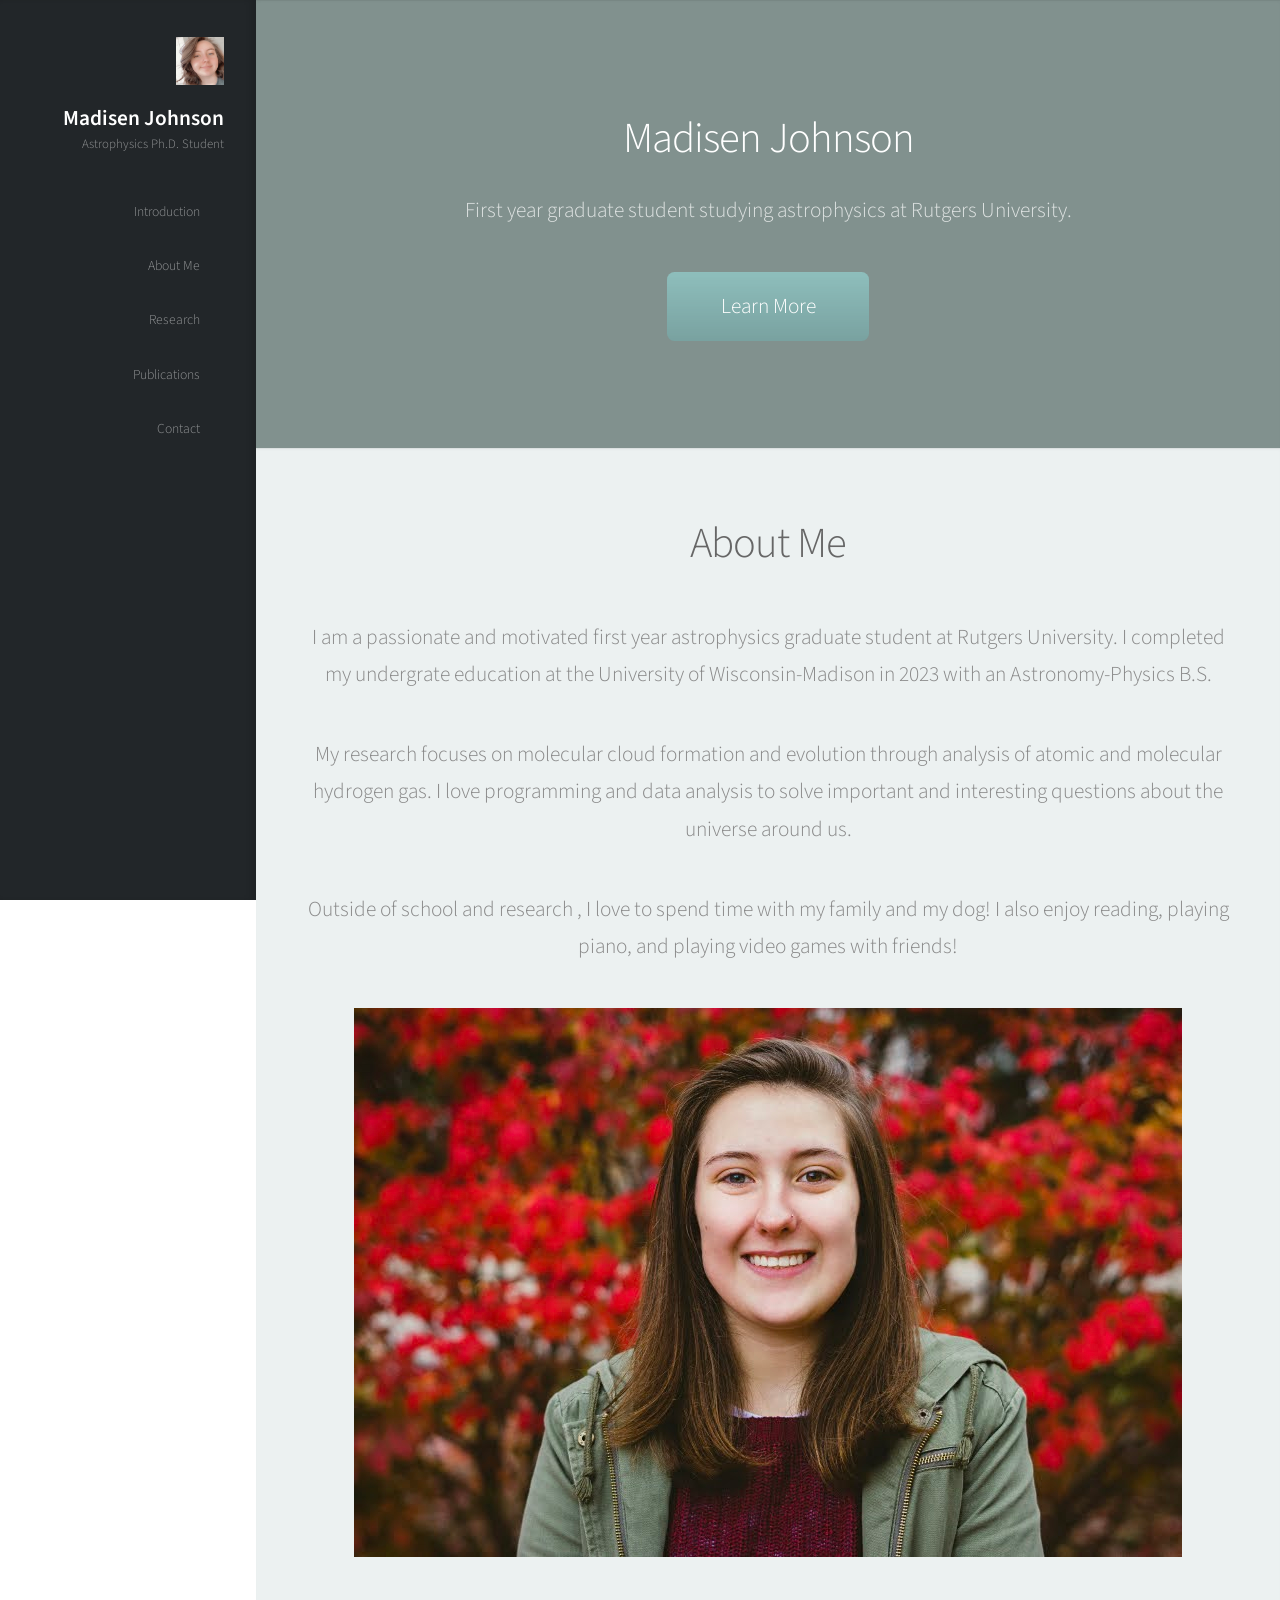
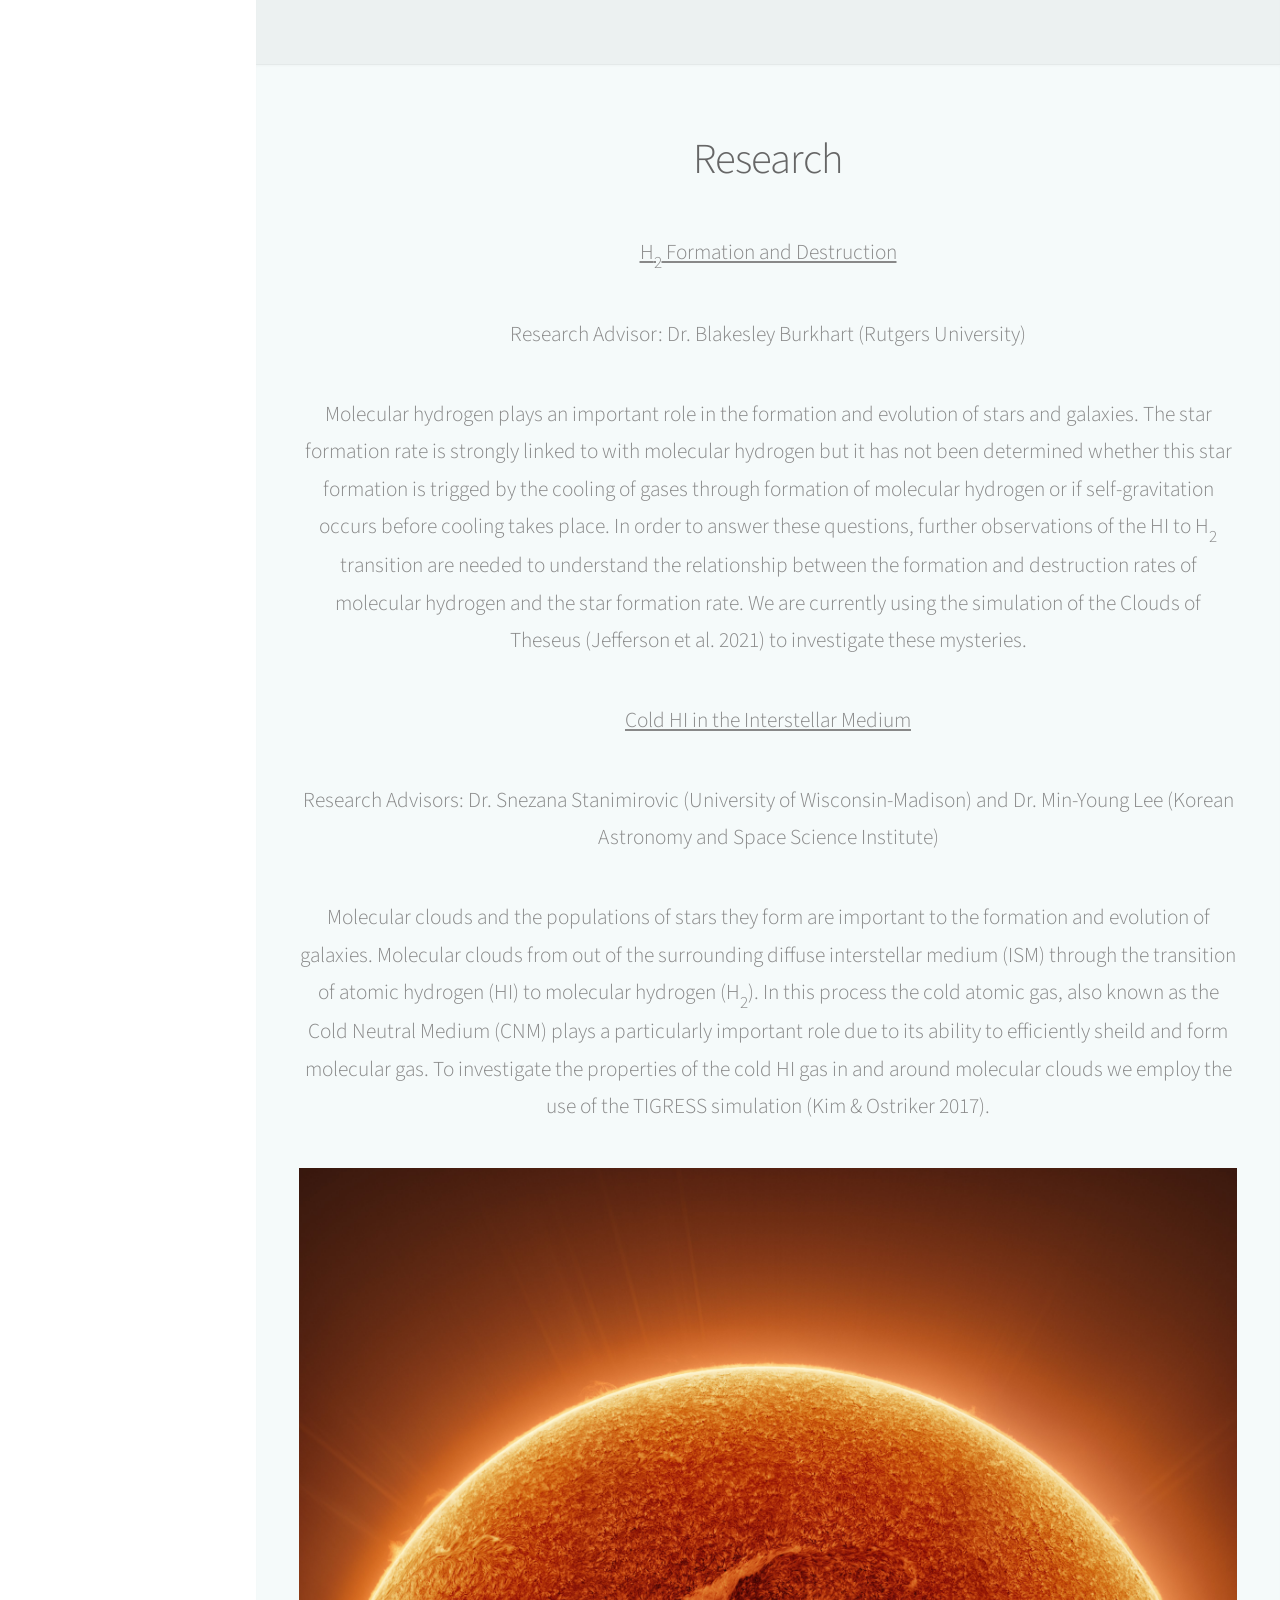
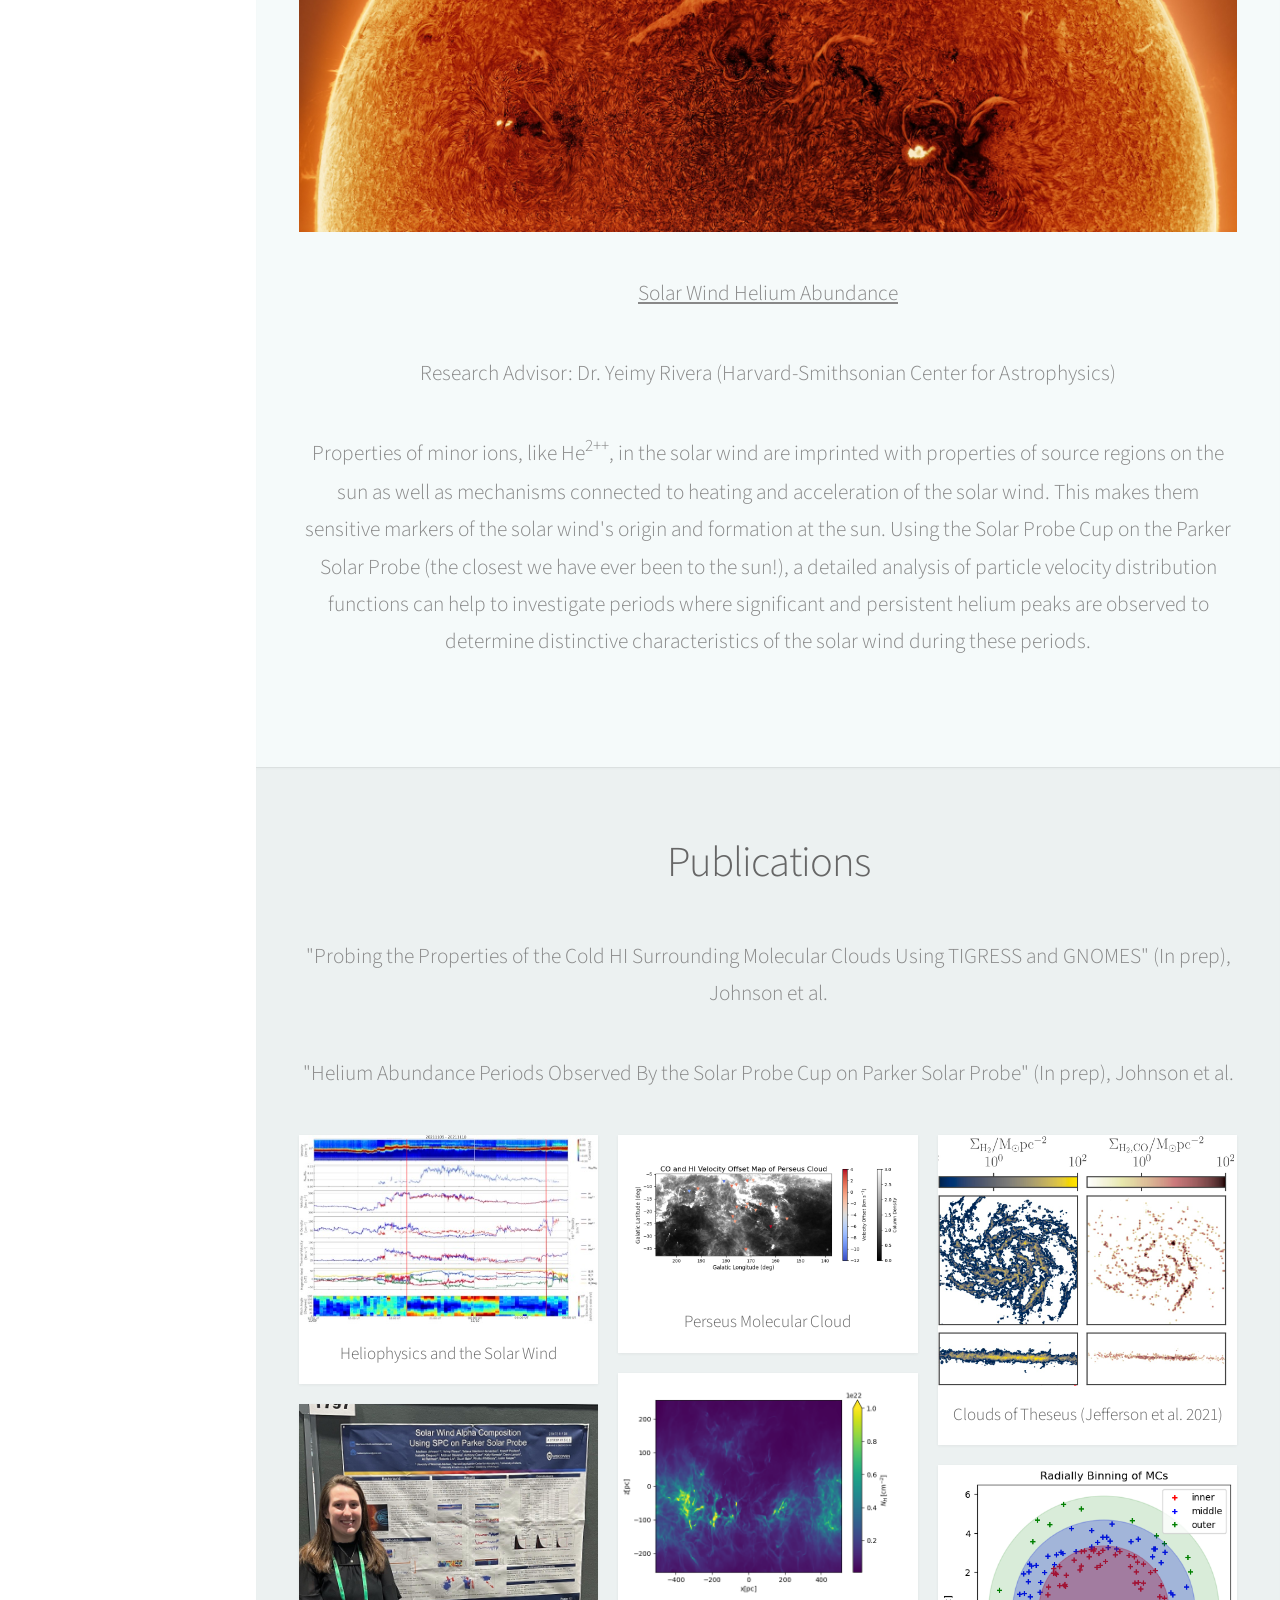
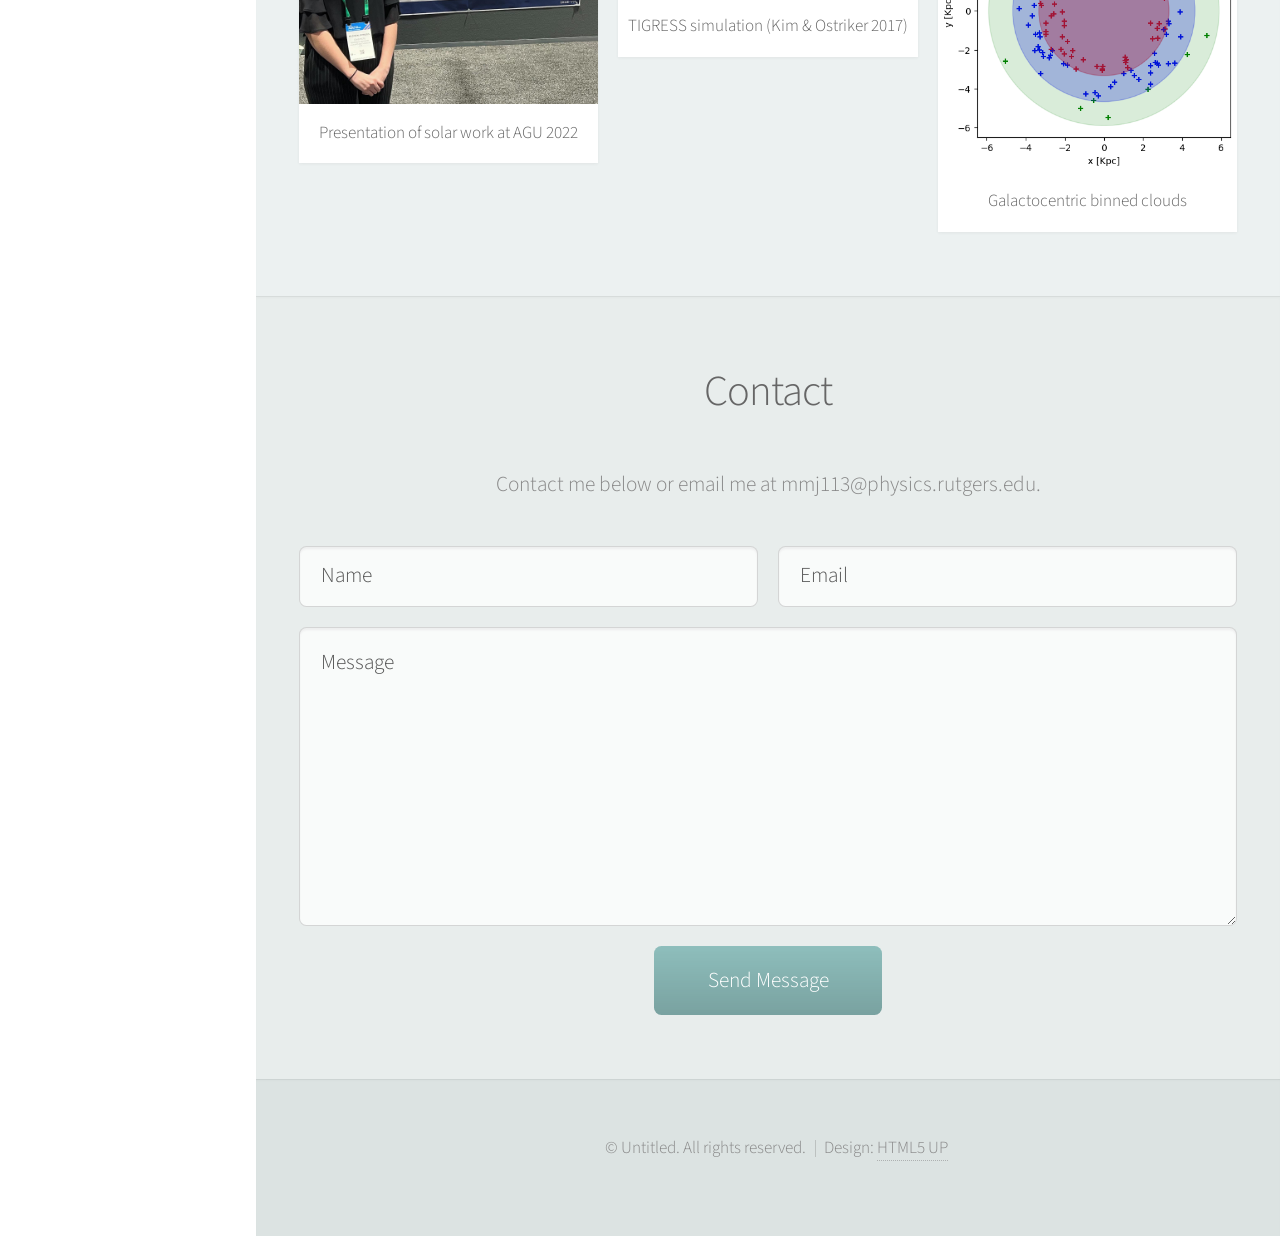
==== commit 2e128a76: "Update index.html" ====
--- a/index.html
+++ b/index.html
@@ -112,9 +112,9 @@
 							diffuse interstellar medium (ISM) through the transition of atomic hydrogen (HI) to molecular hydrogen (H<sub>2</sub>). In this process the cold atomic gas, also known 
 							as the Cold Neutral Medium (CNM) plays a particularly important role due to its ability to efficiently sheild and form molecular gas. To investigate the properties of 
 							the cold HI gas in and around molecular clouds we employ the use of the TIGRESS simulation (Kim & Ostriker 2017). </p>
+							
+							<a href="#" class="image featured"><img src="images/sun.jpg" alt="" /></a>
 							<p><u>Solar Wind Helium Abundance</u></p>
-							
-							<a href="#" class="image left"><img src="images/sun.jpg" alt="" /></a>
 							<p>Research Advisor: Dr. Yeimy Rivera (Harvard-Smithsonian Center for Astrophysics)</p>
 							<p> Properties of minor ions, like He<sup>2++</sup>, in the solar wind are imprinted with properties of source regions on the sun as well as mechanisms connected to 
 							heating and acceleration of the solar wind. This makes them sensitive markers of the solar wind's origin and formation at the sun. Using the Solar Probe Cup on the Parker 
@@ -131,8 +131,8 @@
 								<h2>Publications</h2>
 							</header>
 
-							<p> TIGRESS paper </p>
-							<p> CME paper </p>
+							<p> "Probing the Properties of the Cold HI Surrounding Molecular Clouds Using TIGRESS and GNOMES" (In prep), Johnson et al. </p>
+							<p> "Helium Abundance Periods Observed By the Solar Probe Cup on Parker Solar Probe" (In prep), Johnson et al. </p>
 							
 							<div class="row">
 								<div class="col-4 col-12-mobile">
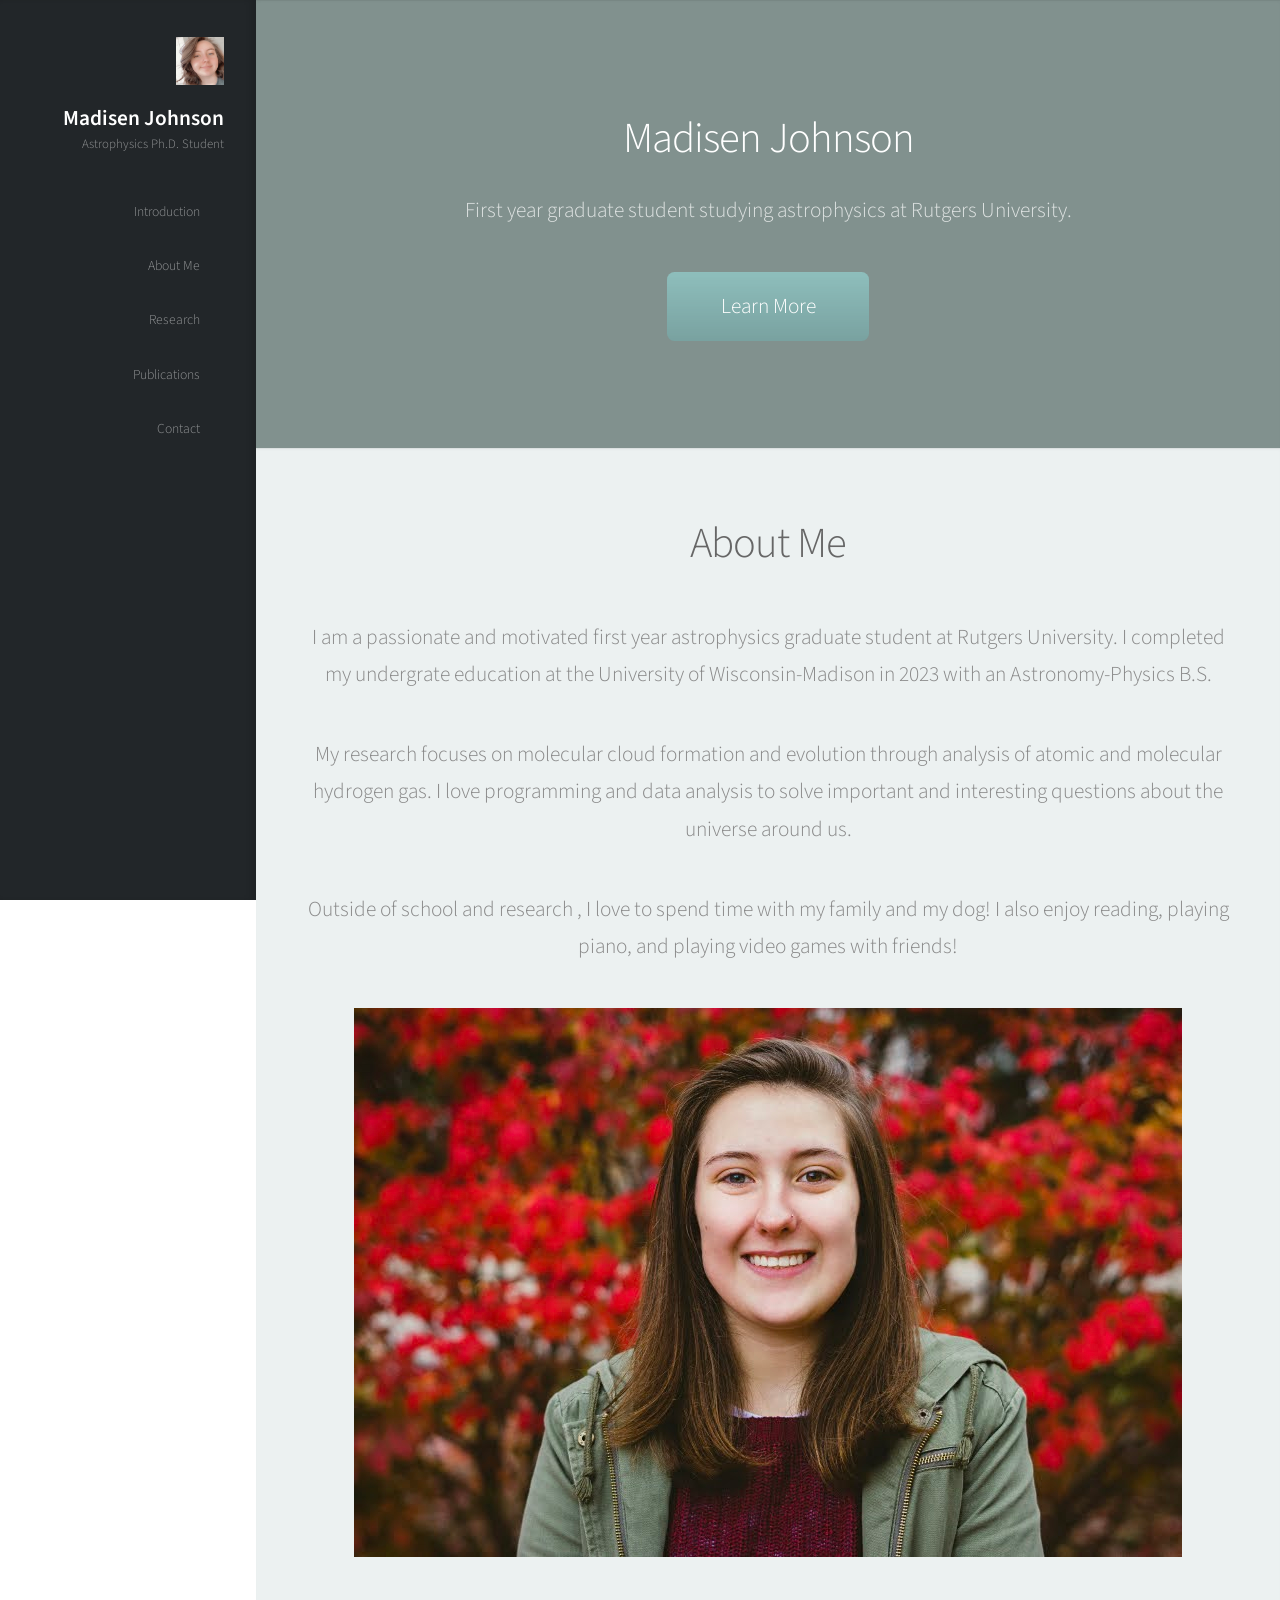
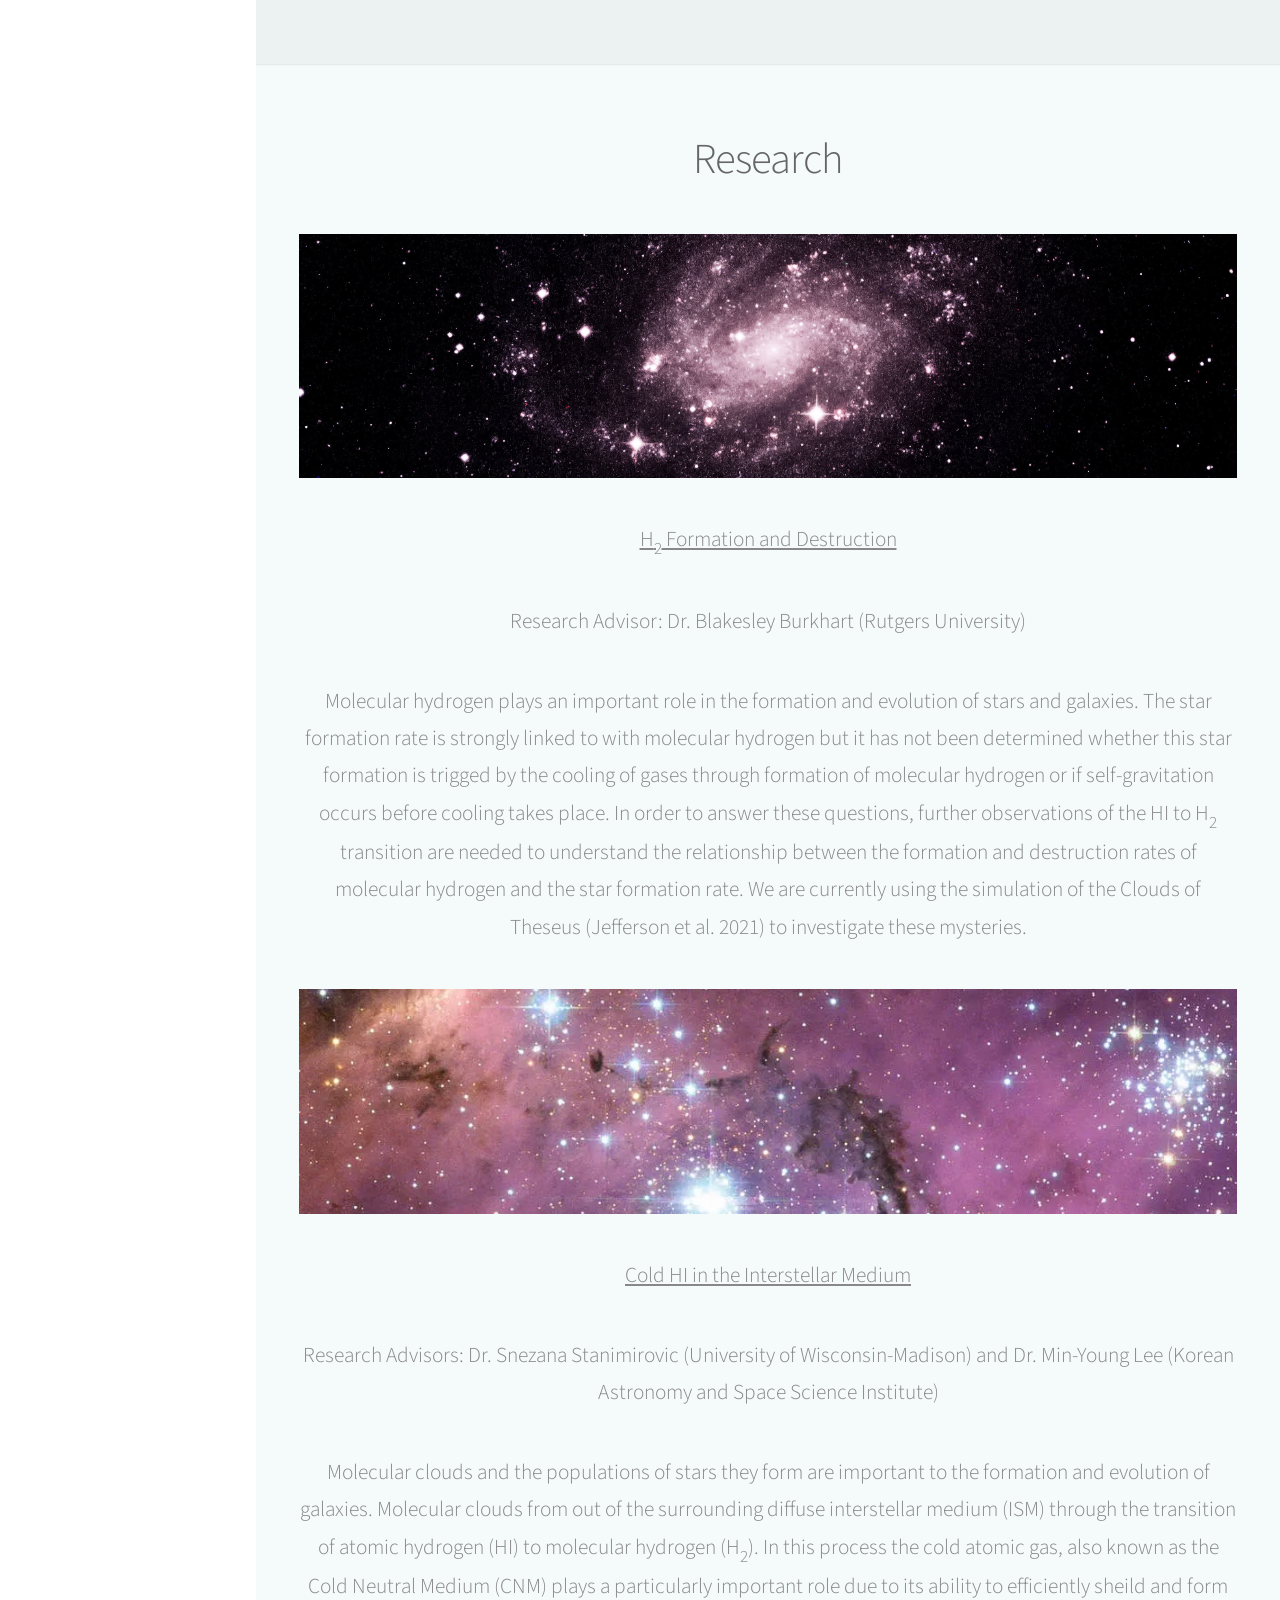
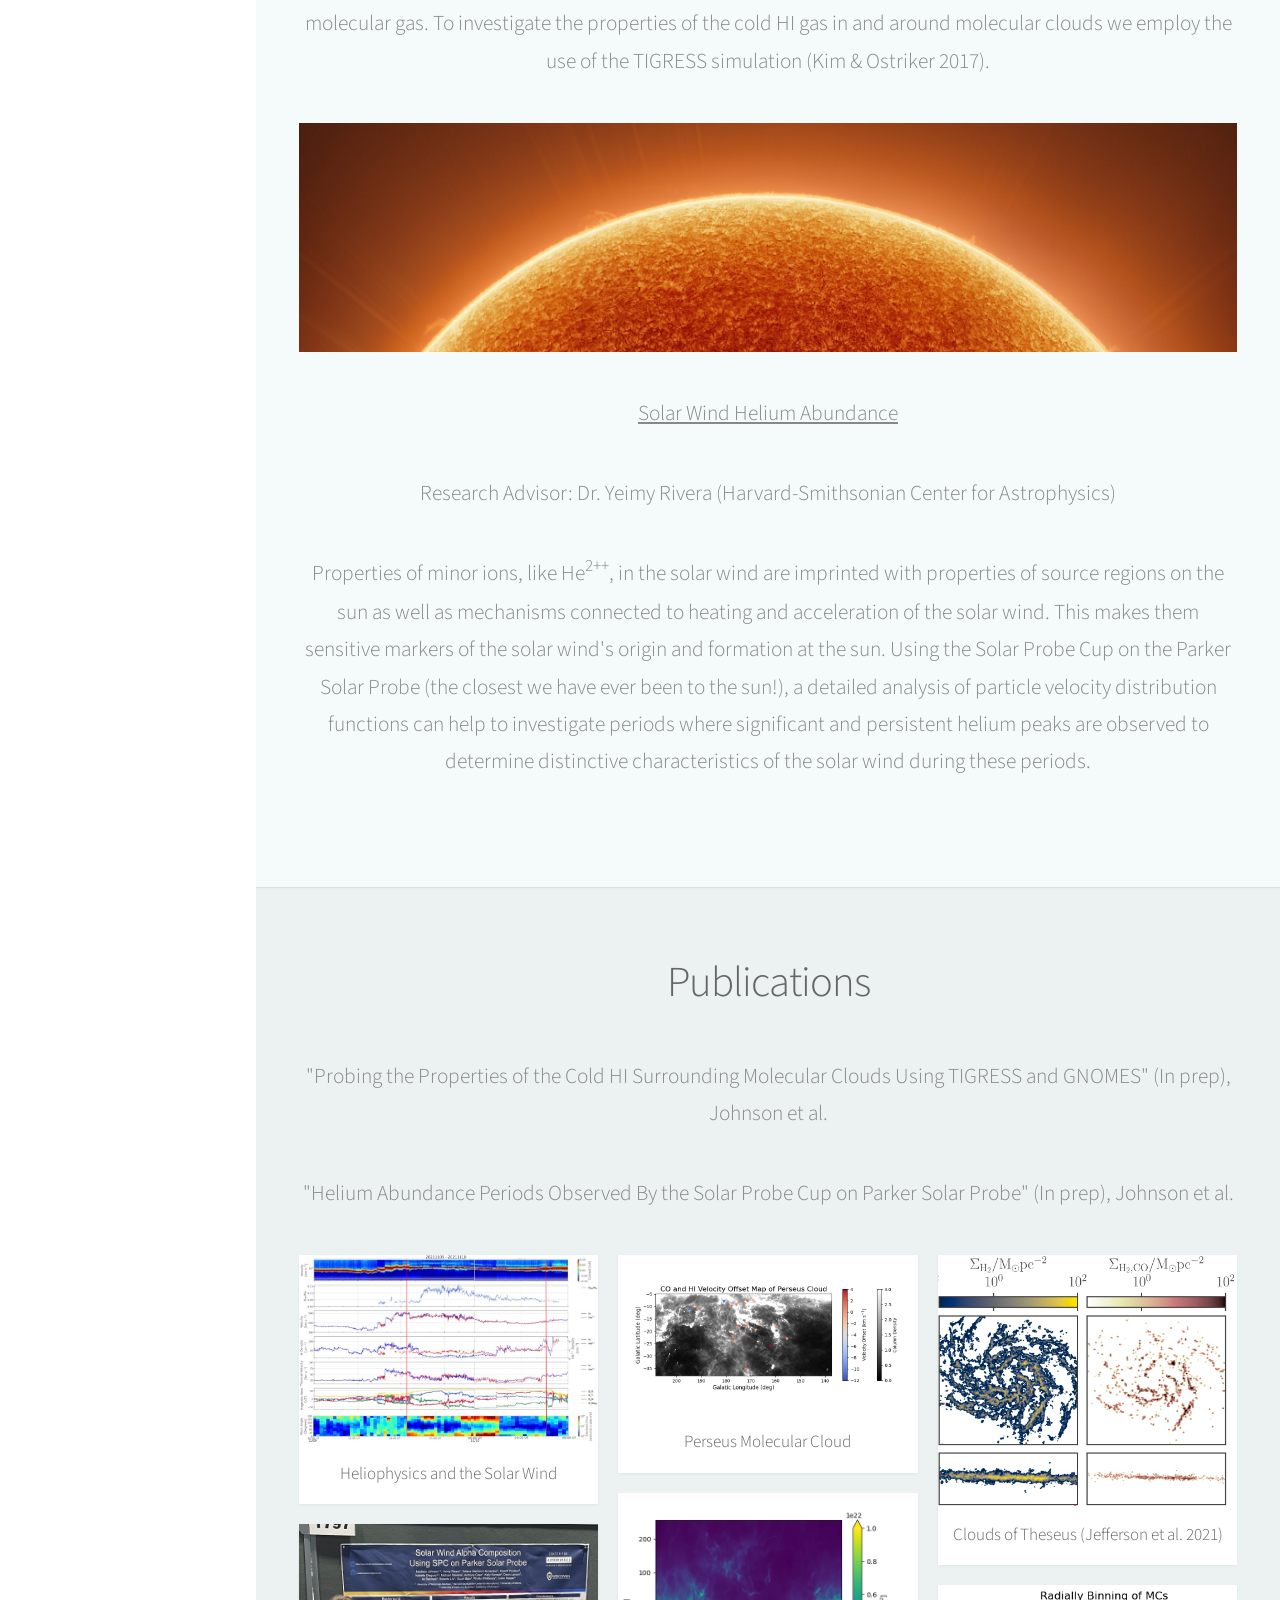
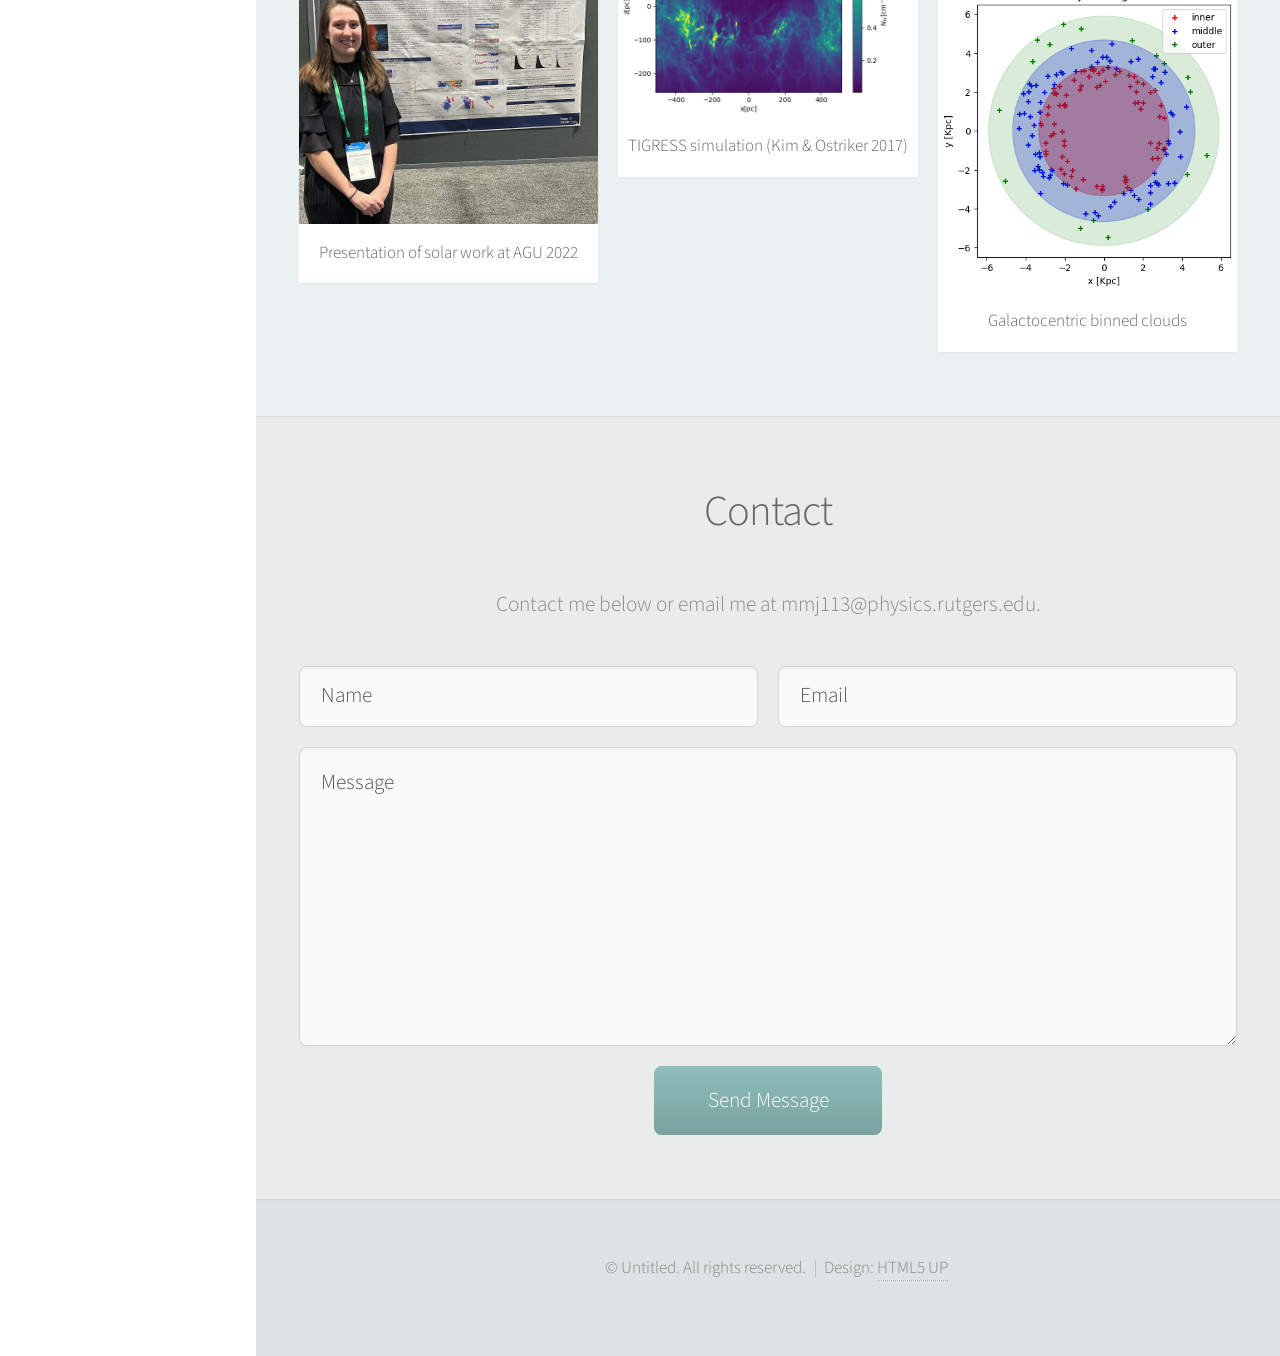
==== commit 5c847145: "Update index.html" ====
--- a/index.html
+++ b/index.html
@@ -98,6 +98,7 @@
 								<h2>Research</h2>
 							</header>
 							
+							<a href="#" class="image featured"><img src="images/ngc300.jpeg" alt="" /></a>
 							<p><u>H<sub>2</sub> Formation and Destruction</u></p>
 							<p>Research Advisor: Dr. Blakesley Burkhart (Rutgers University)</p>
 							<p> Molecular hydrogen plays an important role in the formation and evolution of stars and galaxies. The star formation rate is strongly linked 
@@ -106,6 +107,7 @@
 							are needed to understand the relationship between the formation and destruction rates of molecular hydrogen and the star formation rate. We are currently using the 
 							simulation of the Clouds of Theseus (Jefferson et al. 2021) to investigate these mysteries.</p>
 							
+							<a href="#" class="image featured"><img src="images/lmc.jpg" alt="" /></a>
 							<p><u>Cold HI in the Interstellar Medium</u></p>
 							<p>Research Advisors: Dr. Snezana Stanimirovic (University of Wisconsin-Madison) and Dr. Min-Young Lee (Korean Astronomy and Space Science Institute)</p>
 							<p> Molecular clouds and the populations of stars they form are important to the formation and evolution of galaxies. Molecular clouds from out of the surrounding 
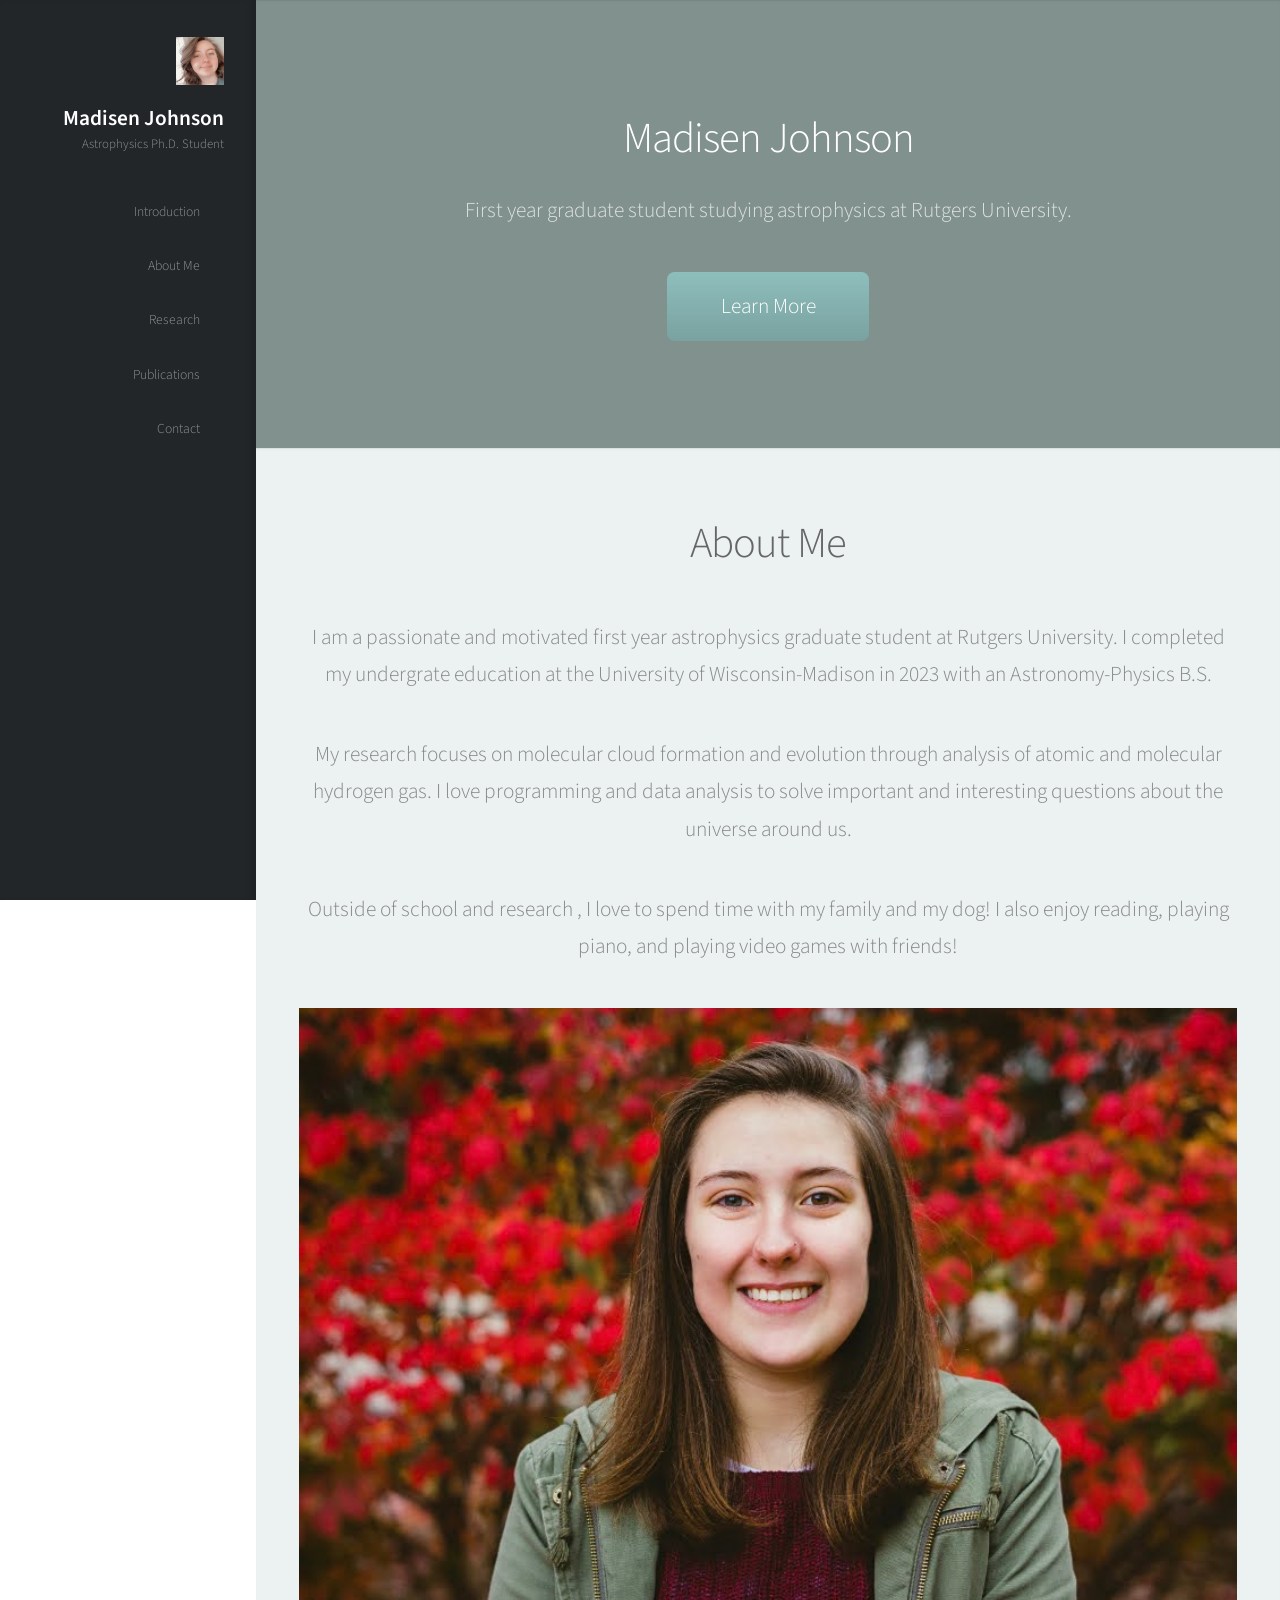
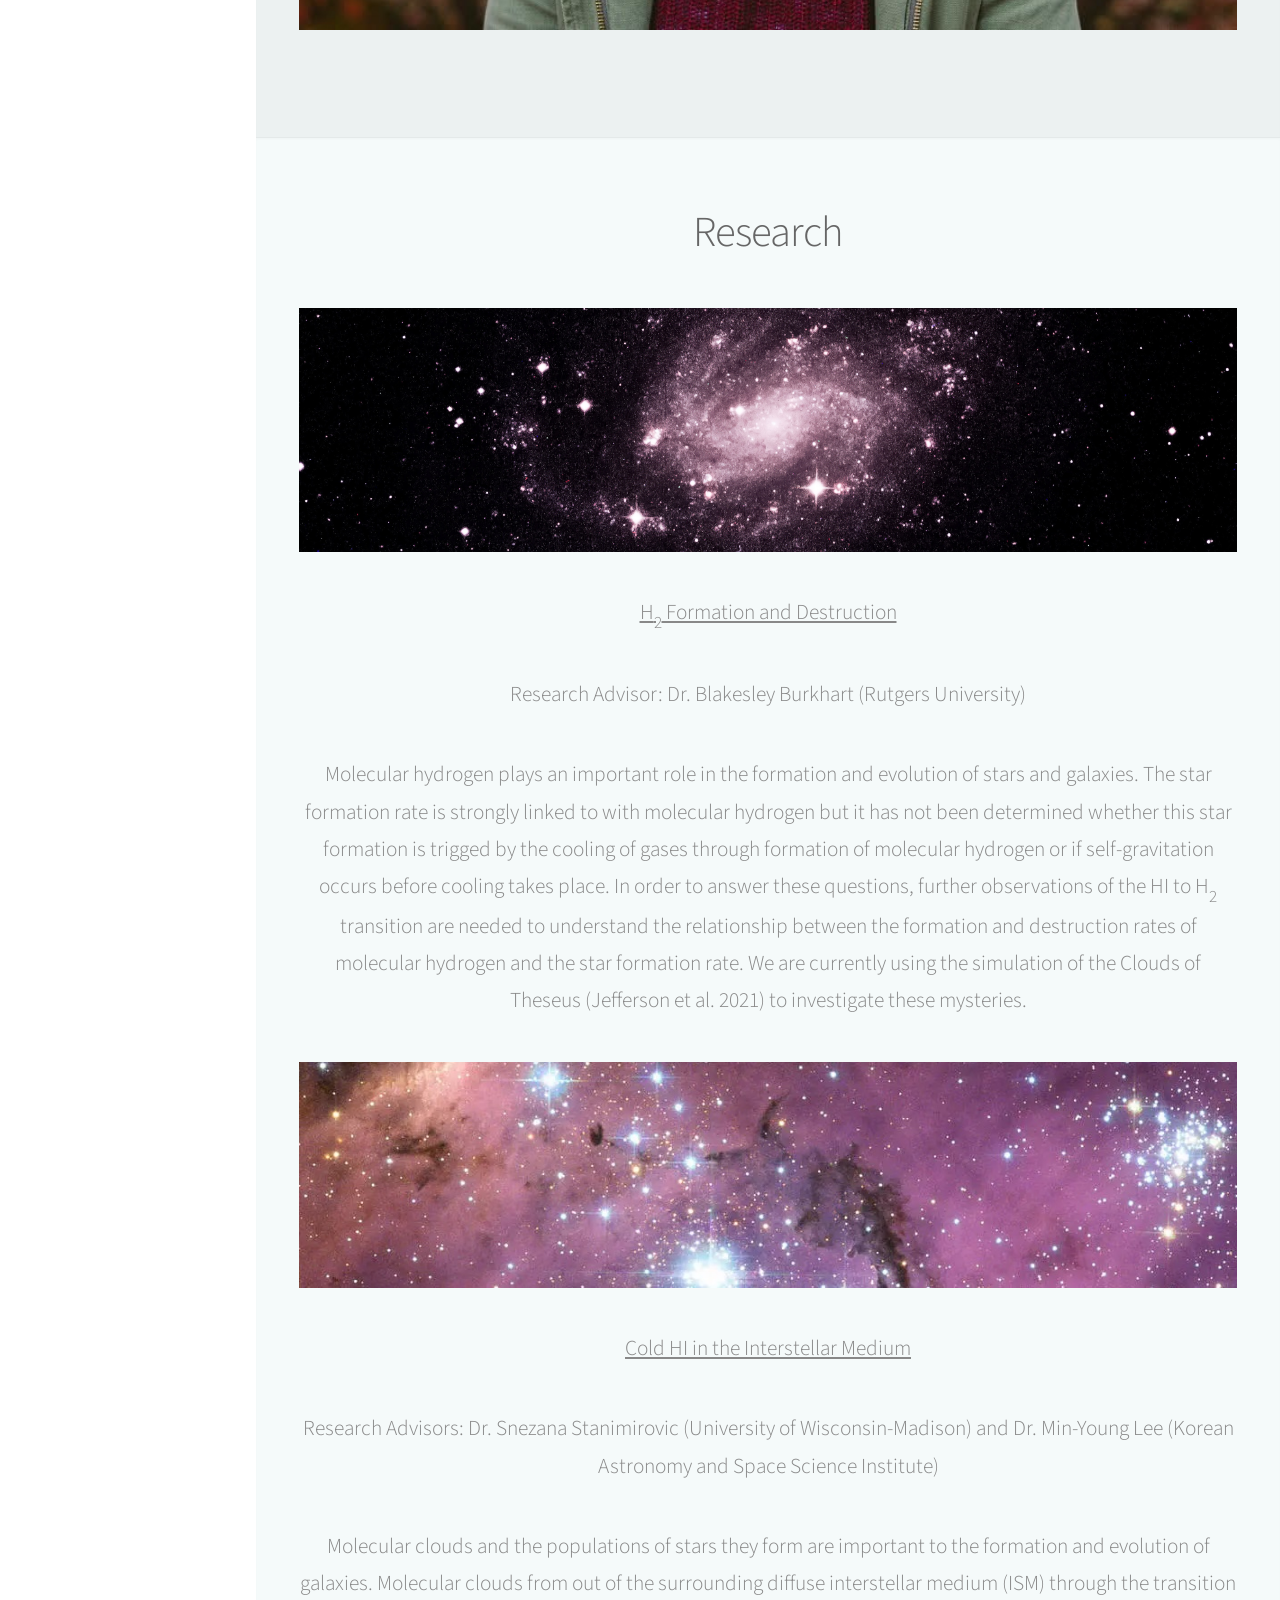
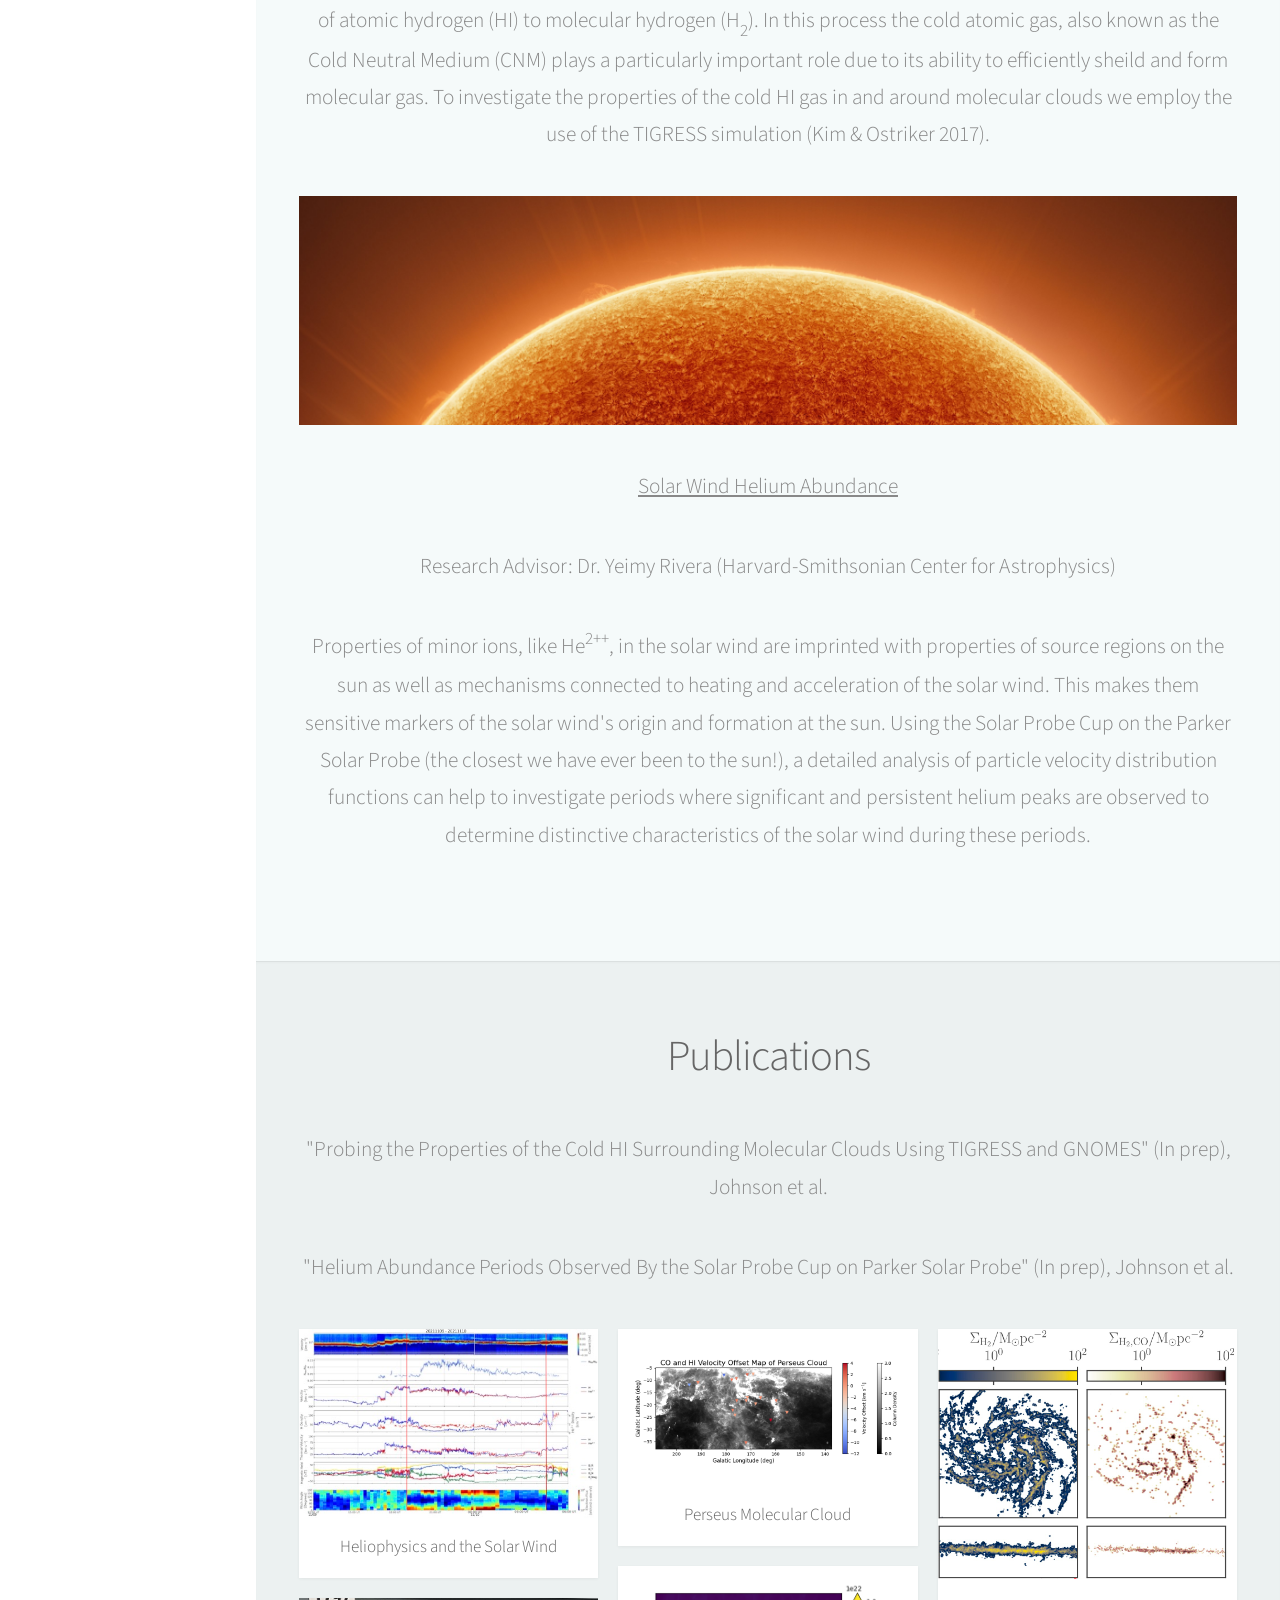
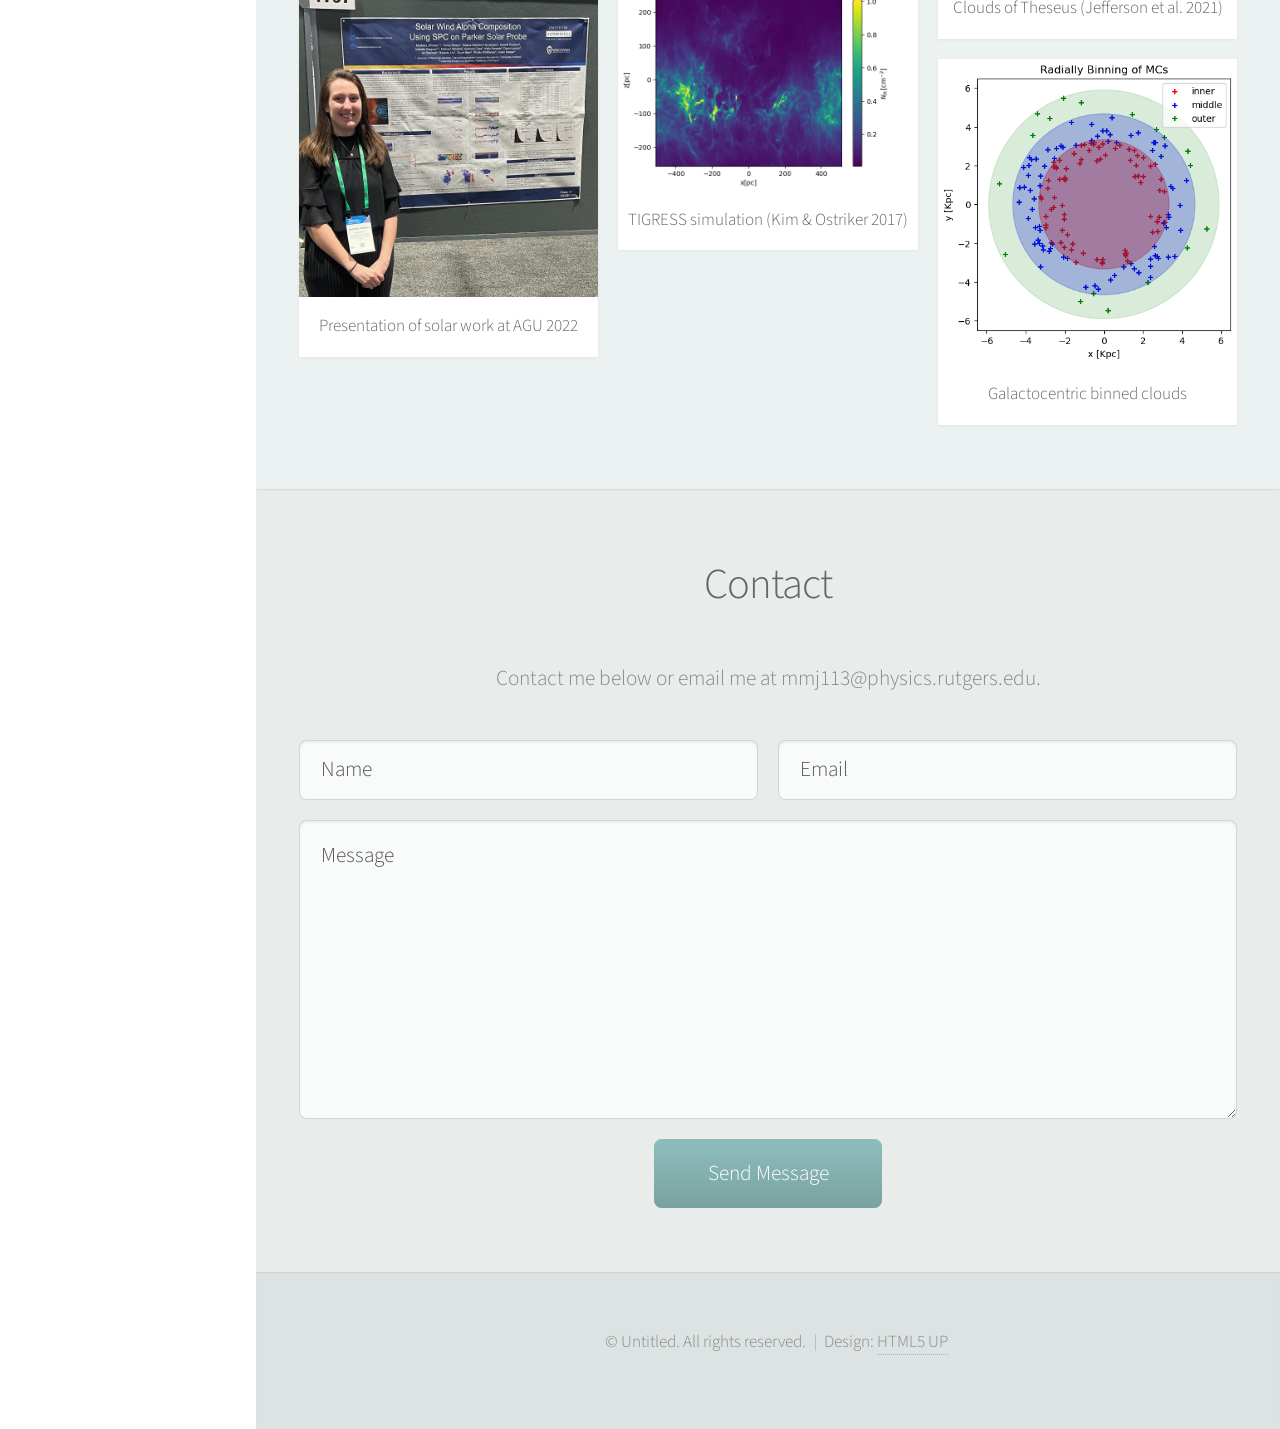
==== commit 9f7701f6: "Update index.html" ====
--- a/index.html
+++ b/index.html
@@ -85,7 +85,7 @@
 							<p>Outside of school and research , I love to spend time with my family and my dog! I also enjoy reading, playing piano, 
 								and playing video games with friends!</p>
 
-							<a href="#" class="image centered"><img src="images/ProfilePhoto.jpg" alt="" /></a>
+							<a href="#" class="image featured"><img src="images/ProfilePhoto.jpg" alt="" /></a>
 
 						</div>
 					</section>
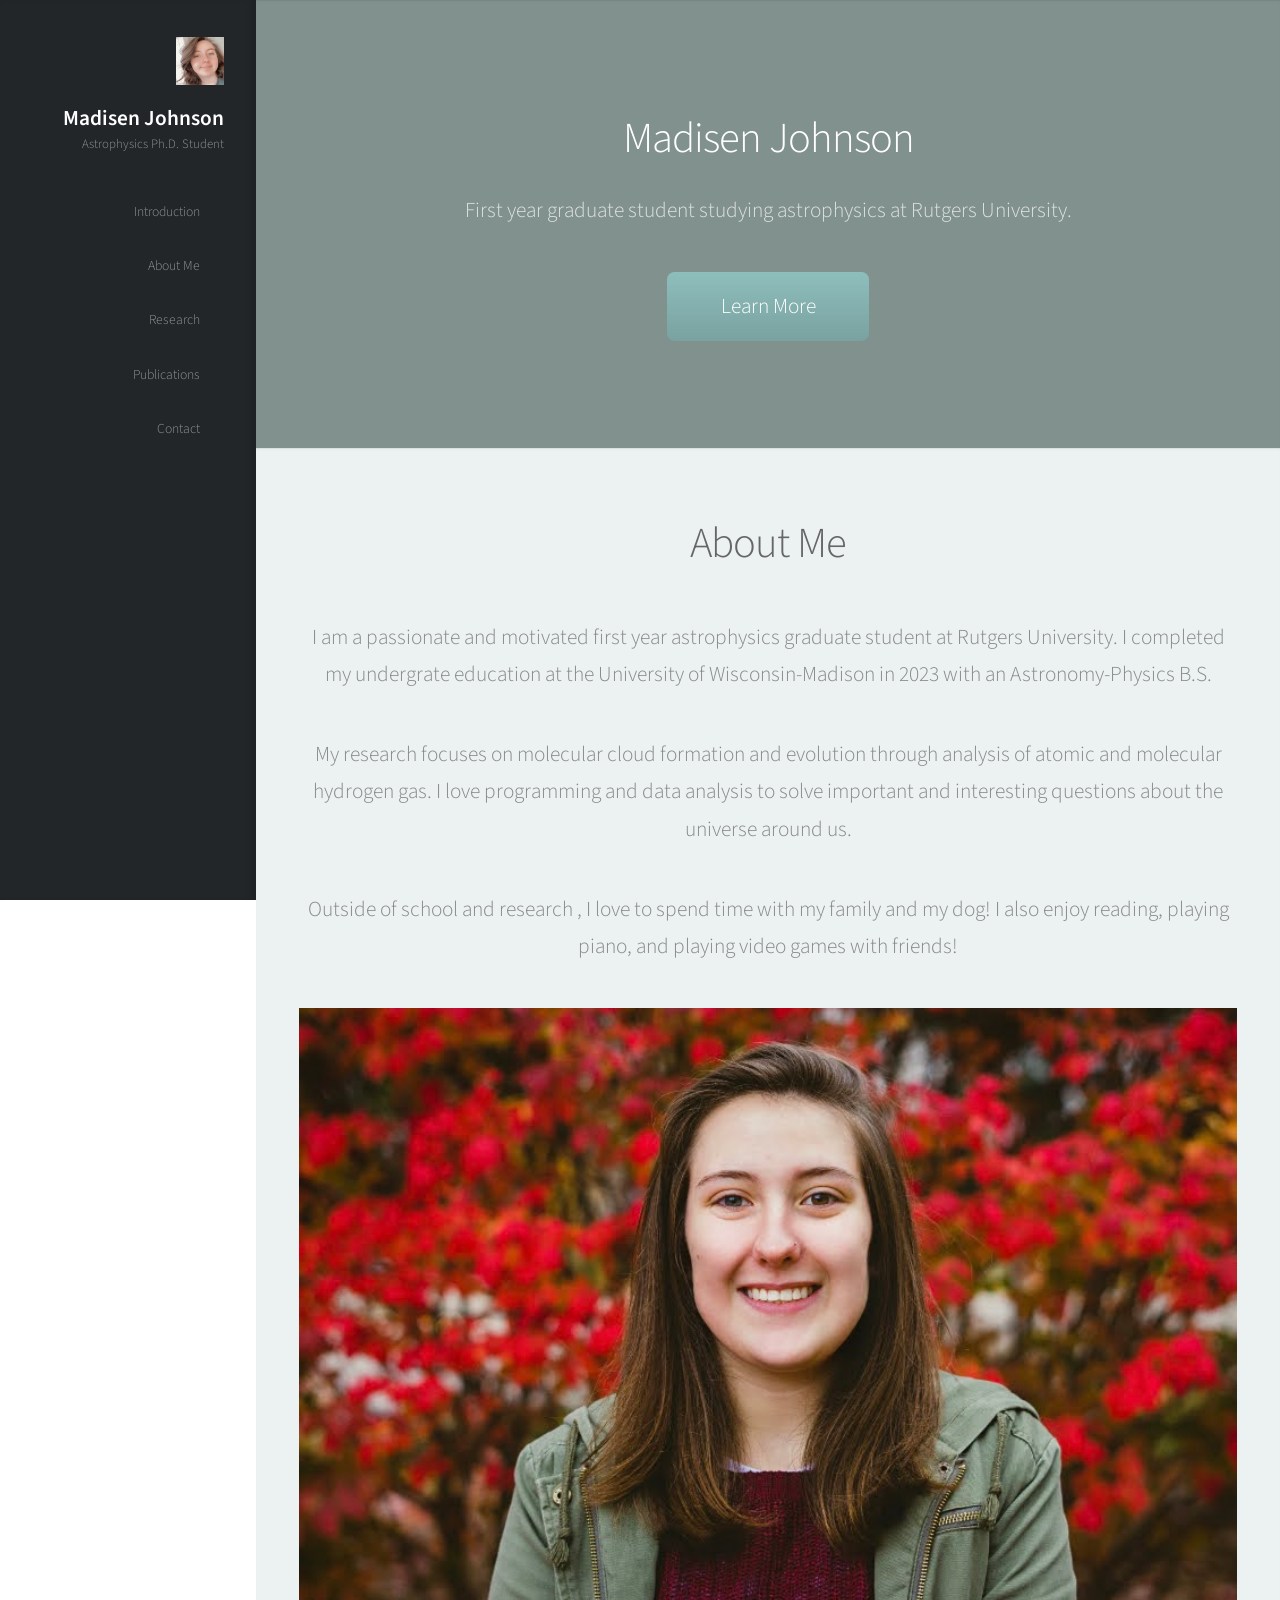
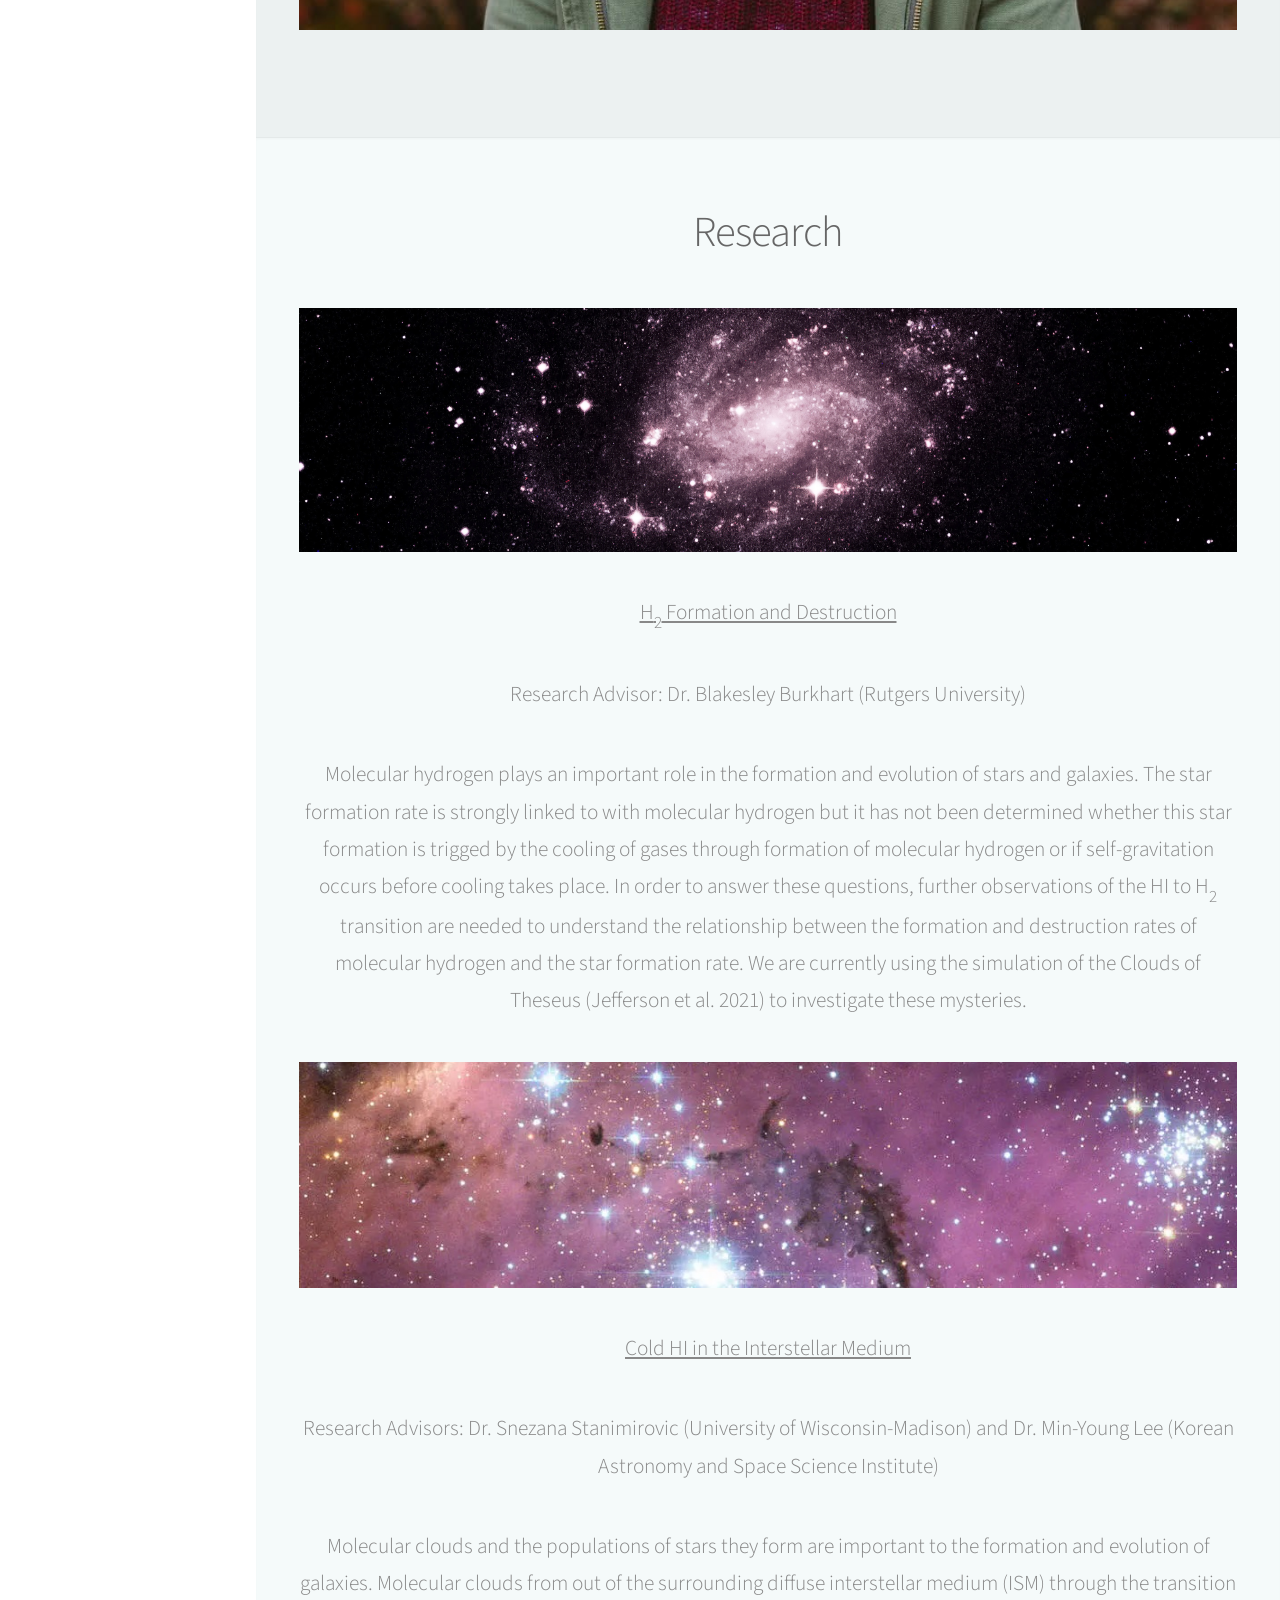
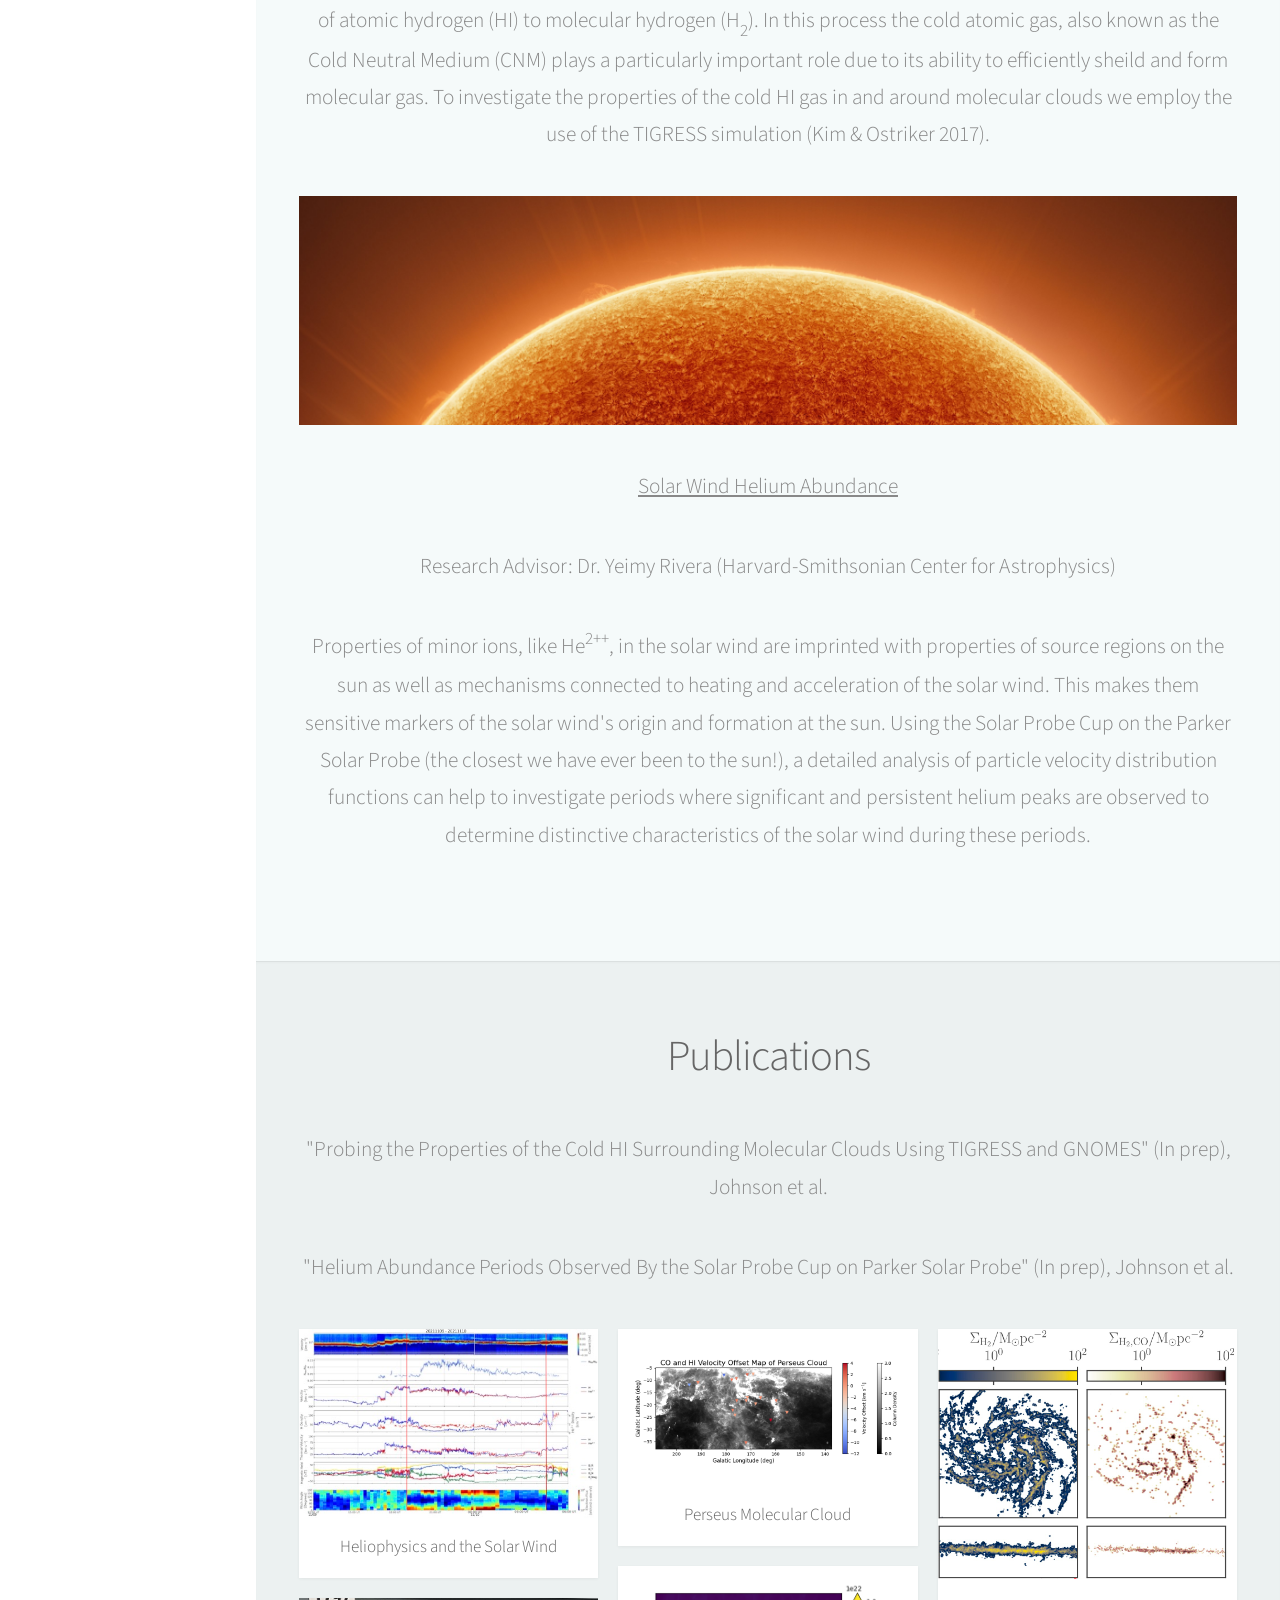
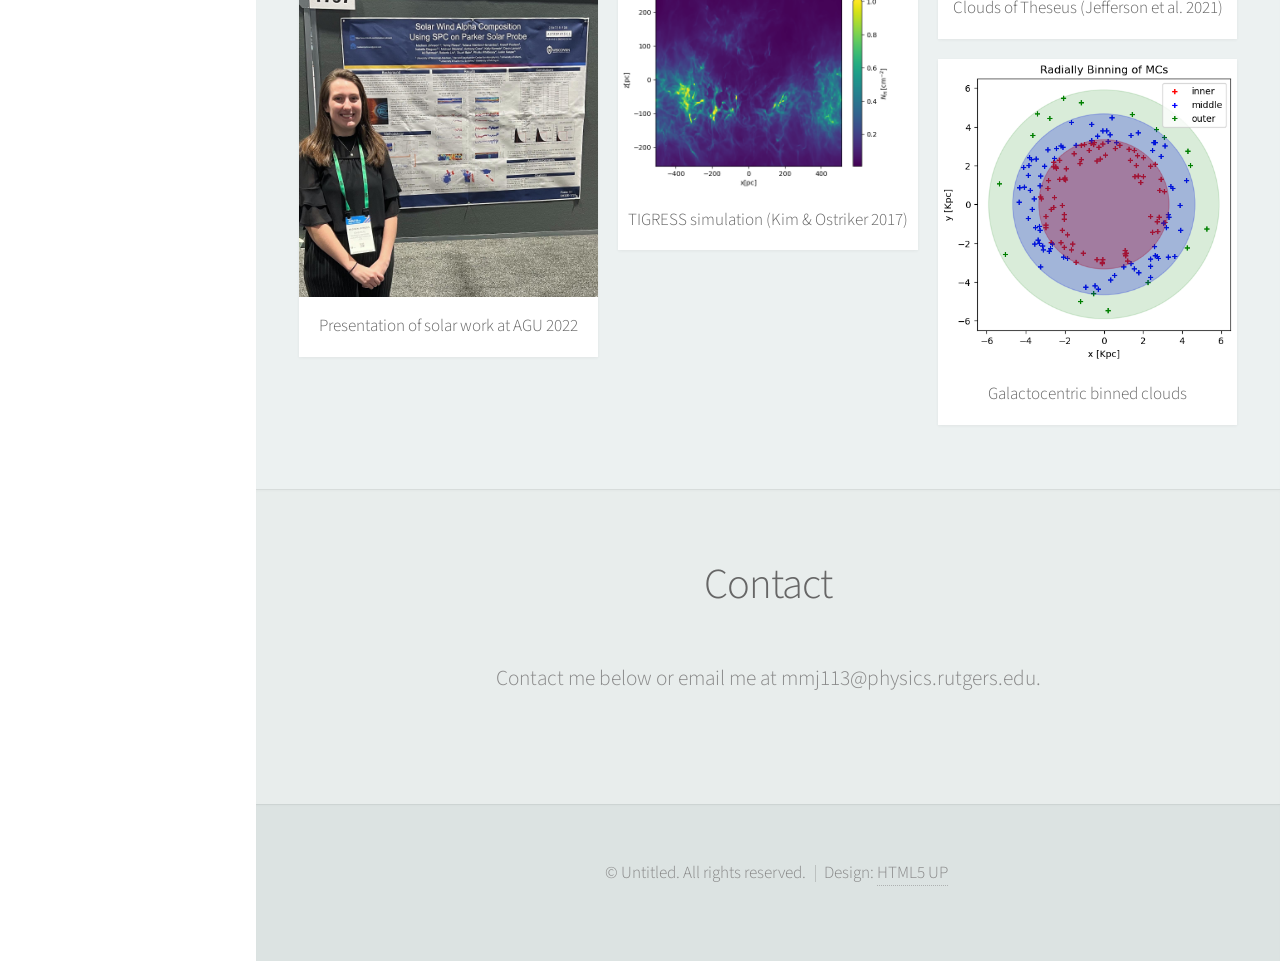
==== commit 2a8f8f87: "Update index.html" ====
--- a/index.html
+++ b/index.html
@@ -194,19 +194,6 @@
 
 							<p> Contact me below or email me at mmj113@physics.rutgers.edu.</p>
 
-							<form method="post" action="#">
-								<div class="row">
-									<div class="col-6 col-12-mobile"><input type="text" name="name" placeholder="Name" /></div>
-									<div class="col-6 col-12-mobile"><input type="text" name="email" placeholder="Email" /></div>
-									<div class="col-12">
-										<textarea name="message" placeholder="Message"></textarea>
-									</div>
-									<div class="col-12">
-										<input type="submit" value="Send Message" />
-									</div>
-								</div>
-							</form>
-
 						</div>
 					</section>
 
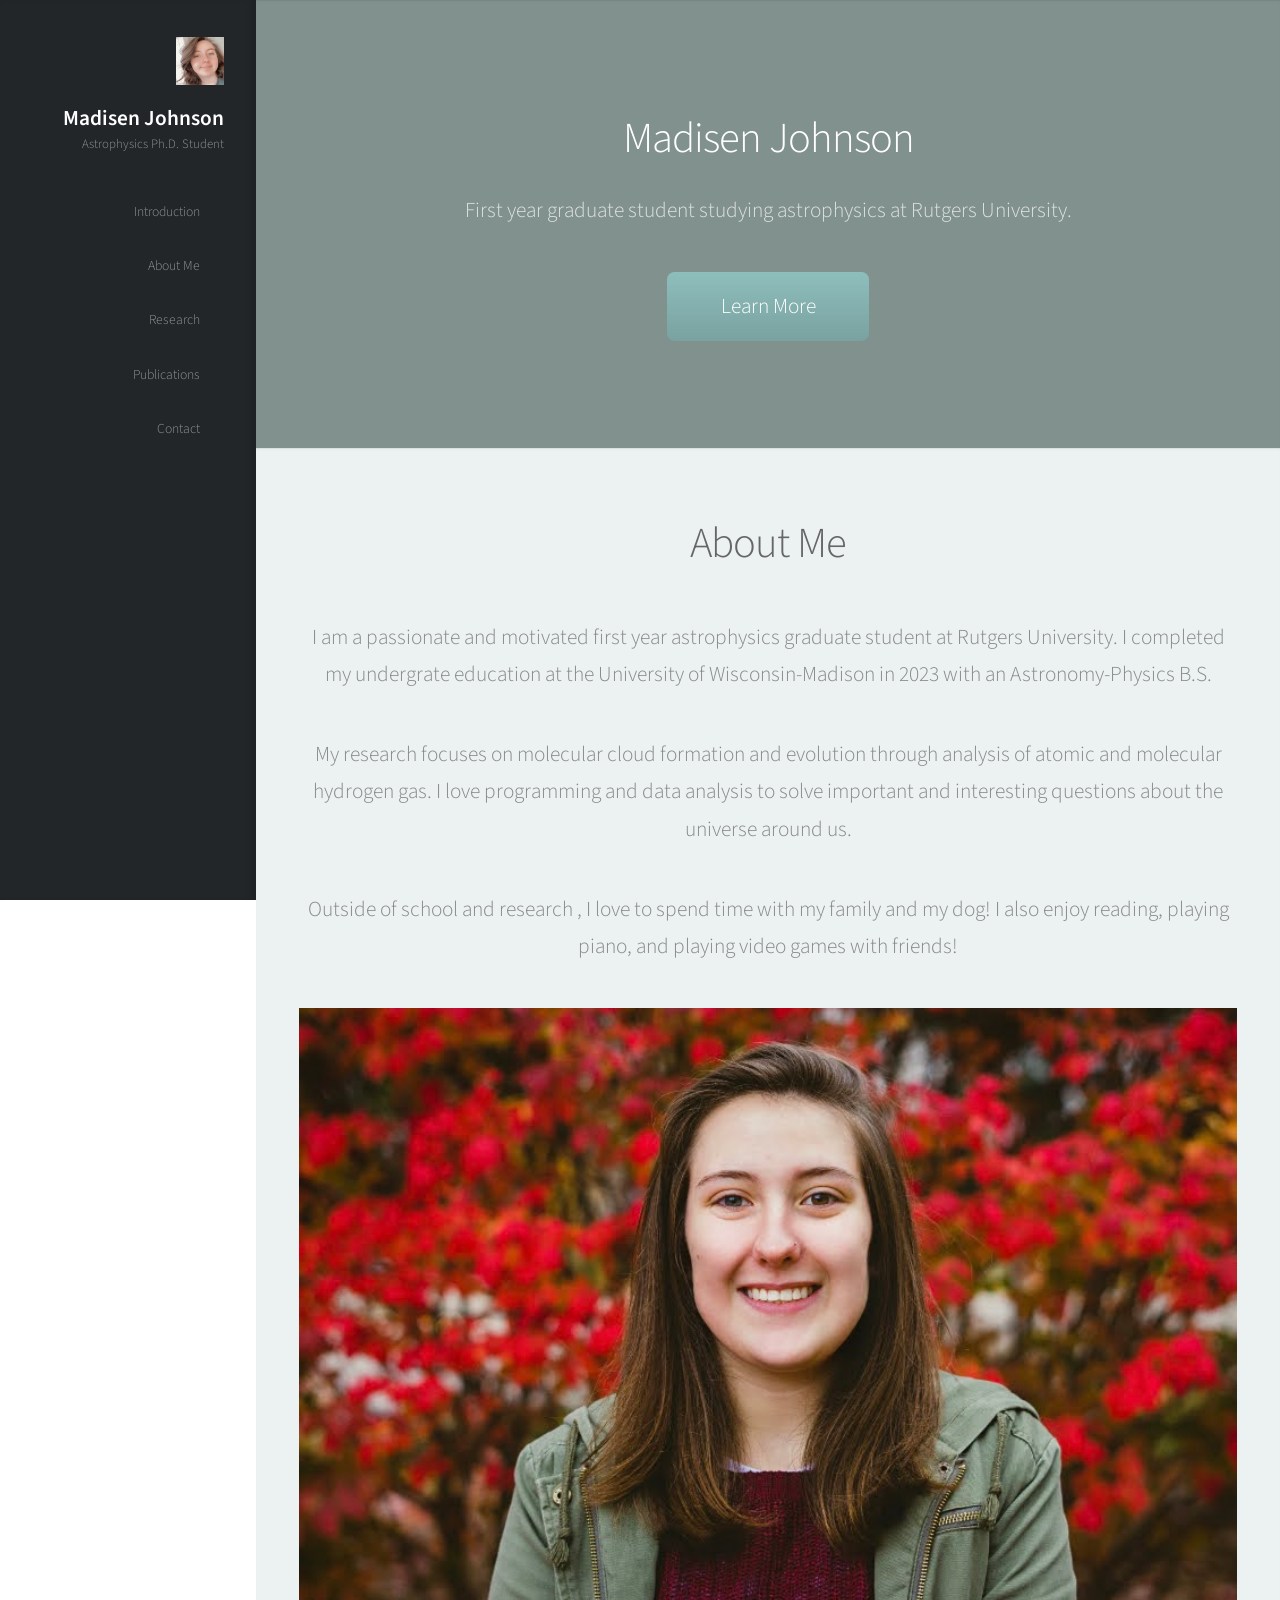
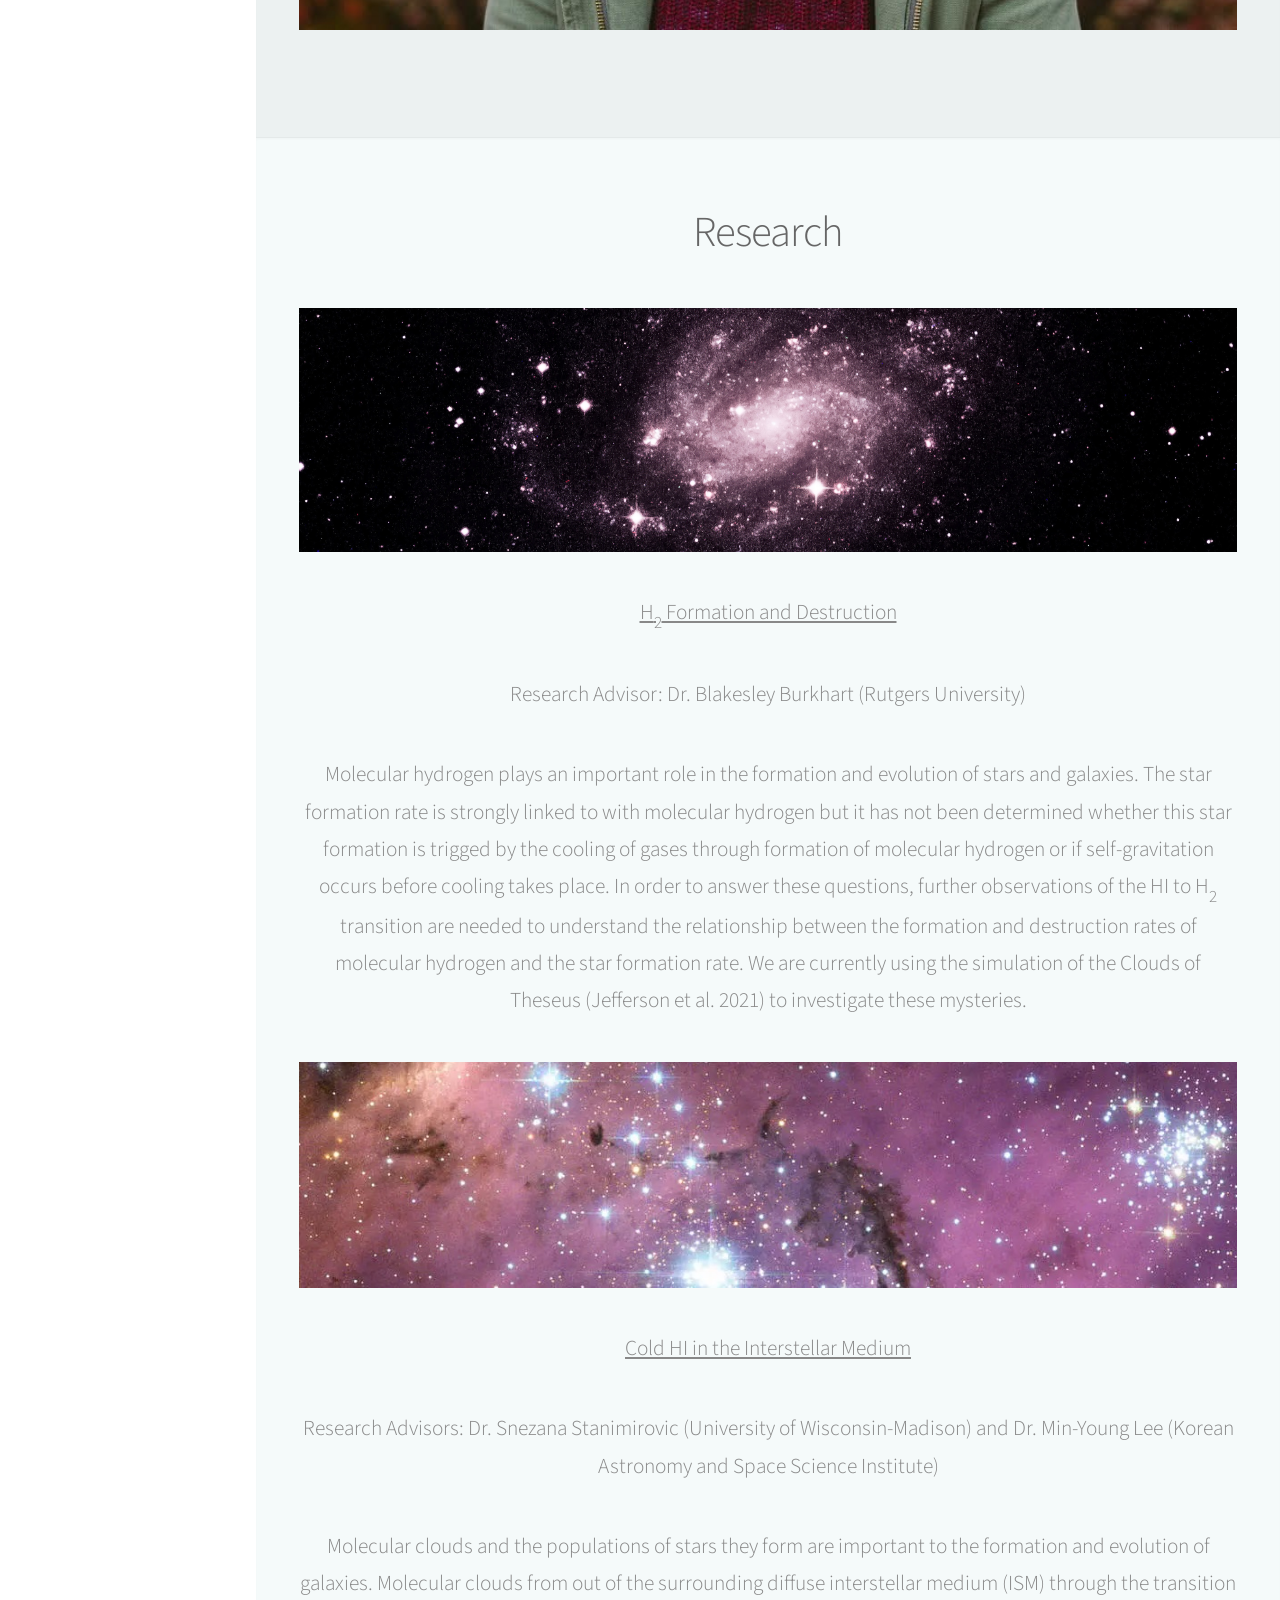
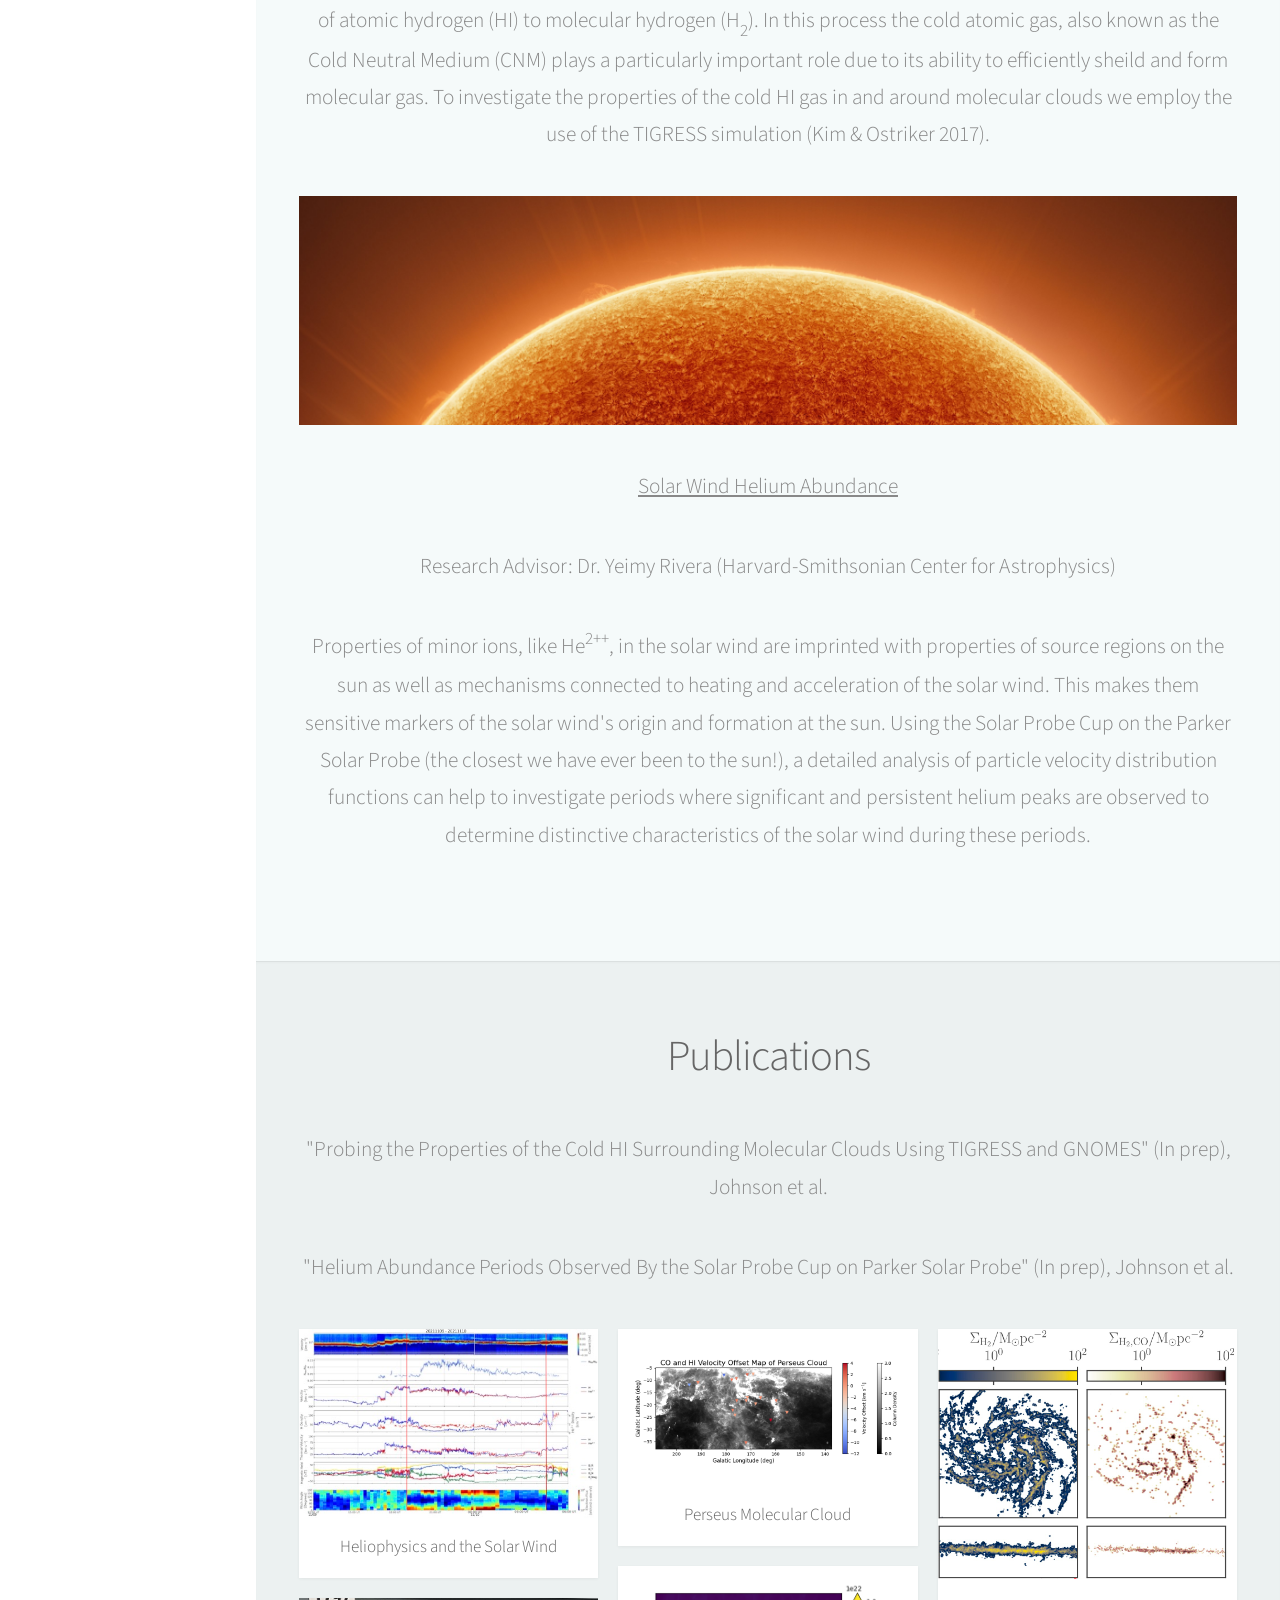
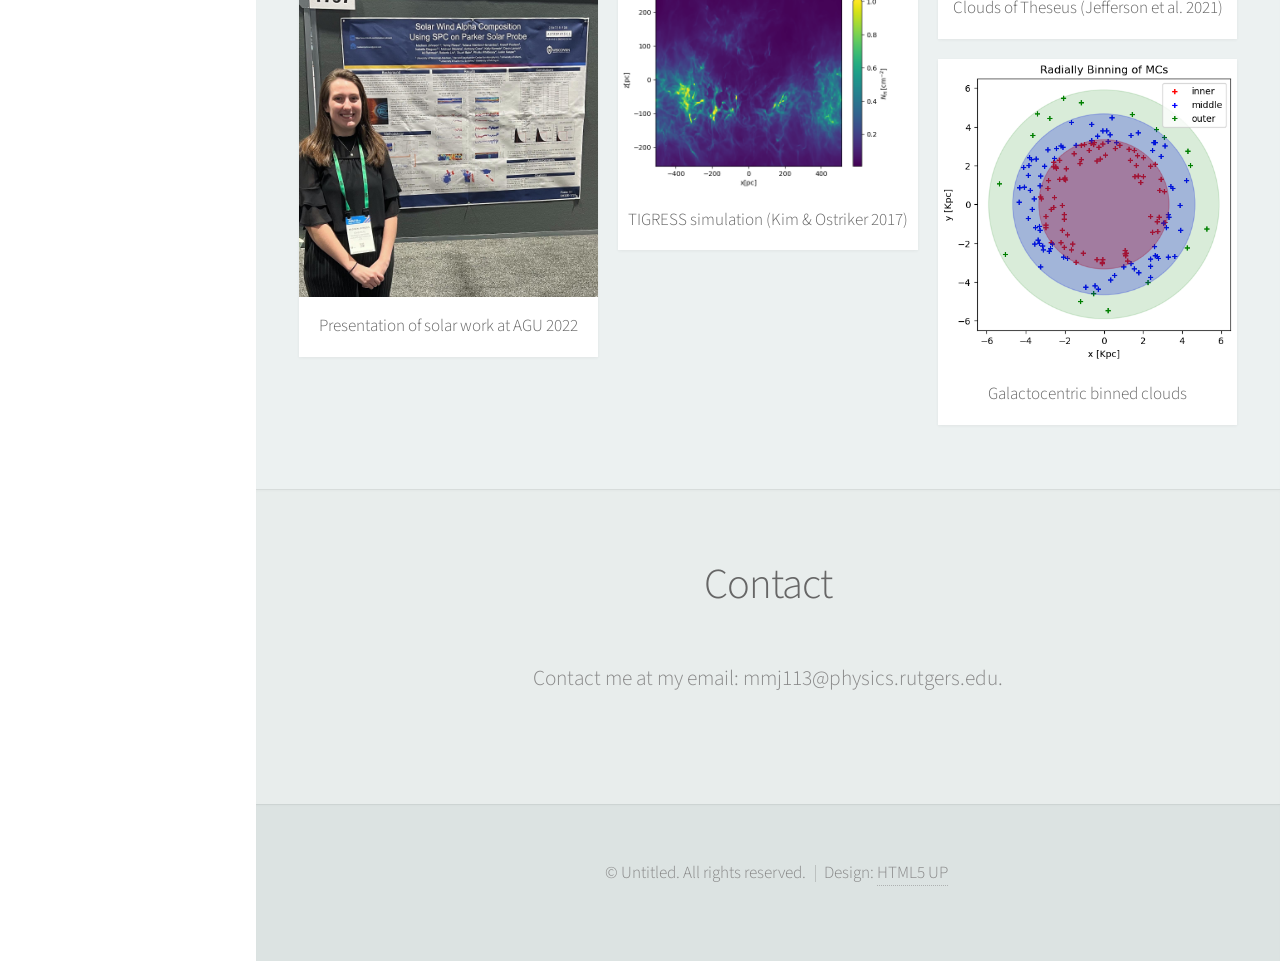
==== commit a3e3f749: "Update index.html" ====
--- a/index.html
+++ b/index.html
@@ -192,7 +192,7 @@
 								<h2>Contact</h2>
 							</header>
 
-							<p> Contact me below or email me at mmj113@physics.rutgers.edu.</p>
+							<p> Contact me at my email: mmj113@physics.rutgers.edu.</p>
 
 						</div>
 					</section>
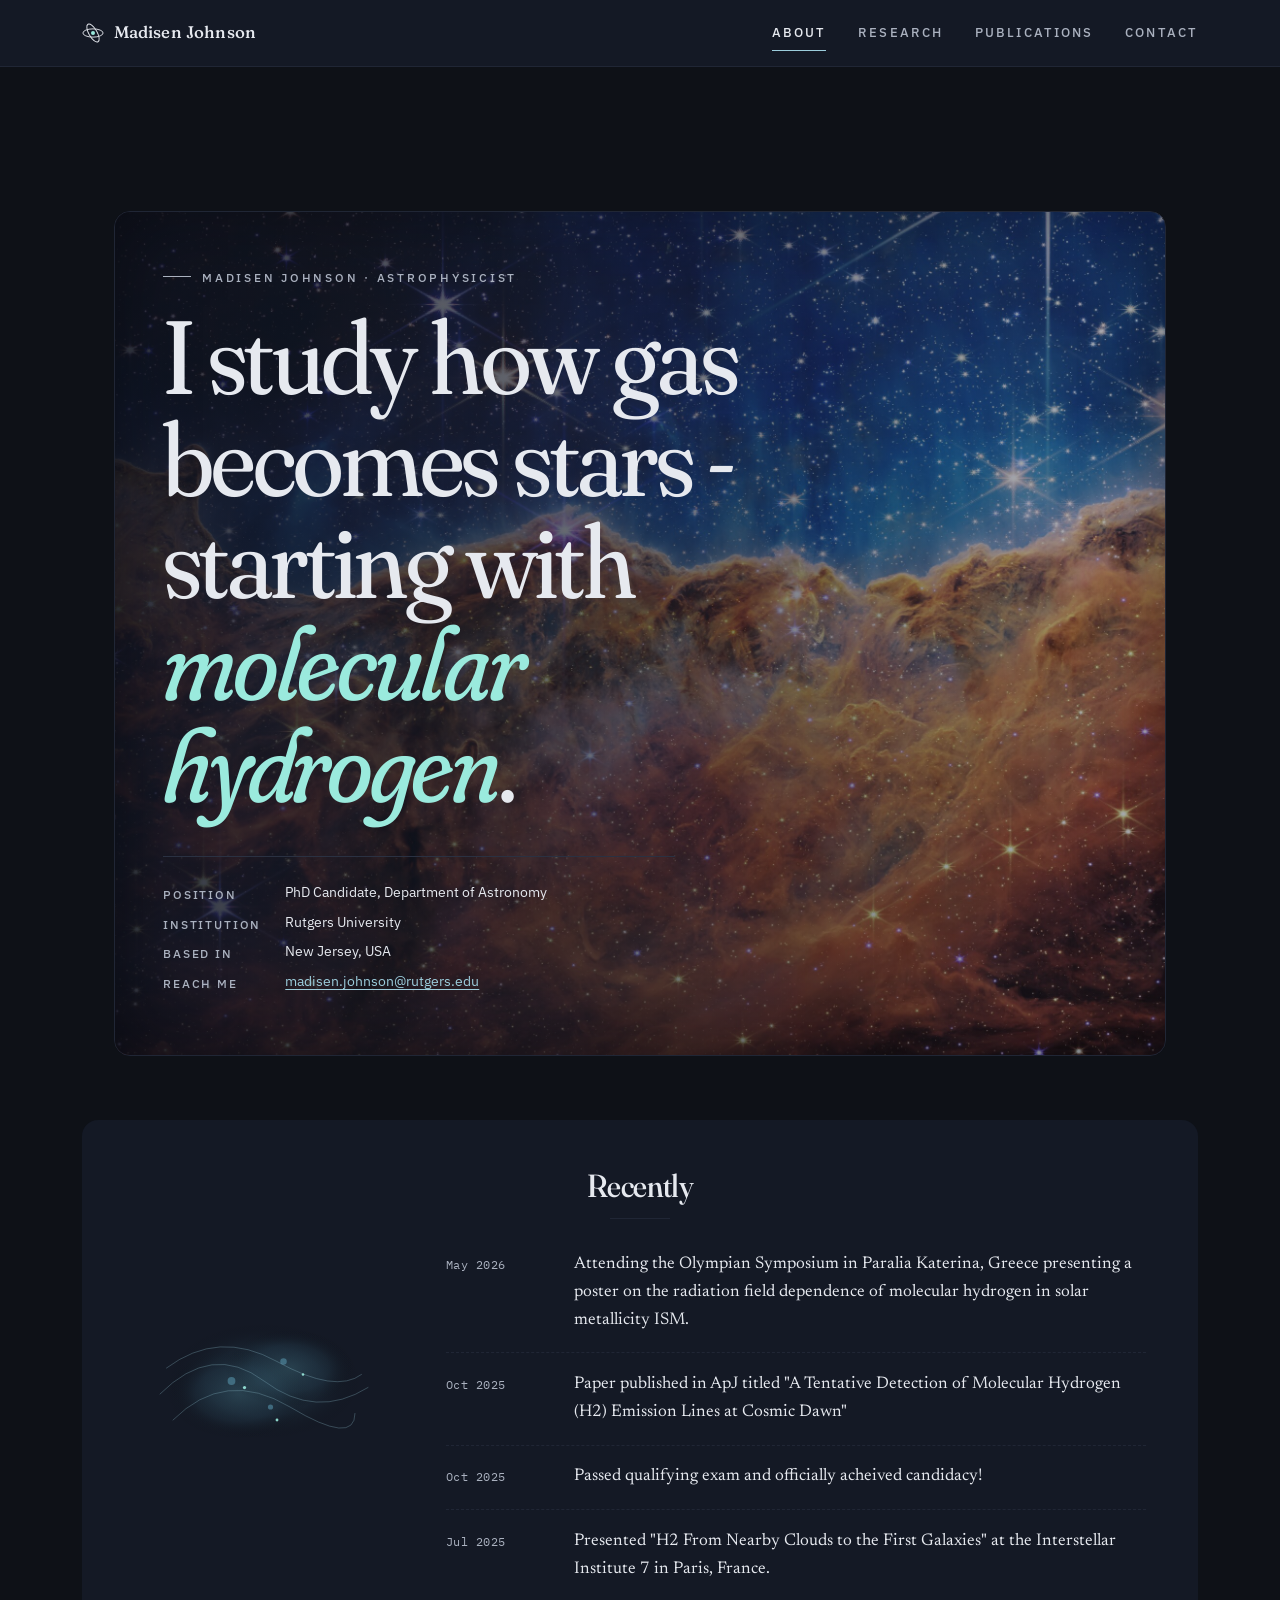
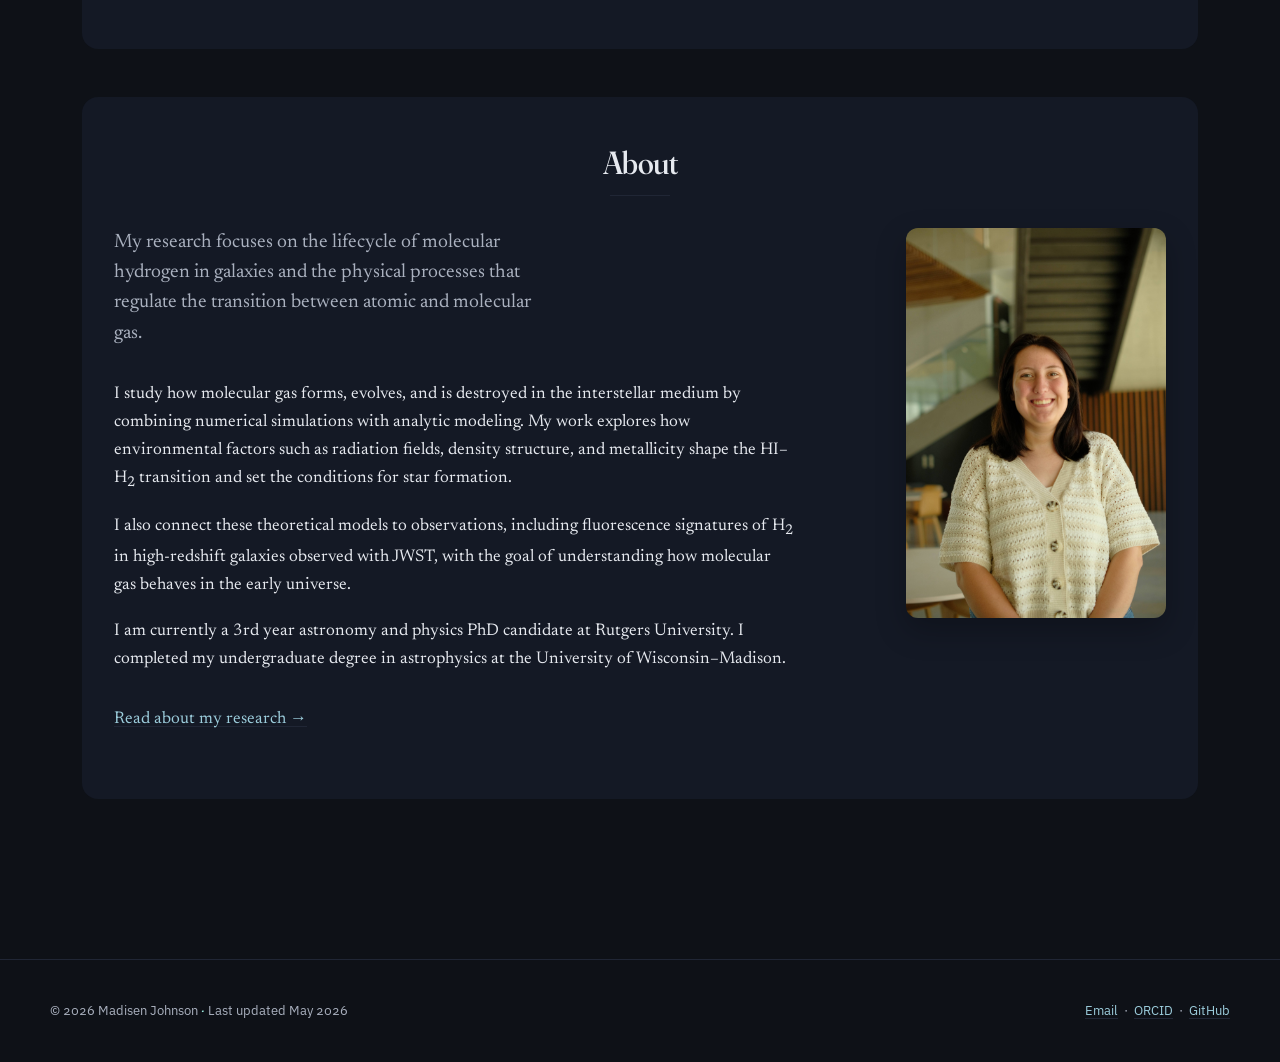
==== commit c56d8c3c: "New Website" ====
--- a/index.html
+++ b/index.html
@@ -1,222 +1,206 @@
-<!DOCTYPE HTML>
-<!--
-	Prologue by HTML5 UP
-	html5up.net | @ajlkn
-	Free for personal and commercial use under the CCA 3.0 license (html5up.net/license)
--->
-<html>
-	<head>
-		<title>Madisen Johnson</title>
-		<meta charset="utf-8" />
-		<meta name="viewport" content="width=device-width, initial-scale=1, user-scalable=no" />
-		<link rel="stylesheet" href="assets/css/main.css" />
-	</head>
-	<body class="is-preload">
-
-		<!-- Header -->
-			<div id="header">
-
-				<div class="top">
-
-					<!-- Logo -->
-						<div id="logo">
-							<span class="image avatar48"><img src="images/IMG_7213.jpg" alt="" /></span>
-							<h1 id="title">Madisen Johnson</h1>
-							<p>Astrophysics Ph.D. Student</p>
-						</div>
-
-					<!-- Nav -->
-						<nav id="nav">
-							<ul>
-								<li><a href="#top" id="top-link"><span class="icon solid fa-home">Introduction</span></a></li>
-								<li><a href="#about" id="portfolio-link"><span class="icon solid fa-user">About Me</span></a></li>
-								<li><a href="#research" id="about-link"><span class="icon solid fa-th">Research</span></a></li>
-								<li><a href="#publications" id="about-link"><span class="icon solid fa-th">Publications</span></a></li>
-								<li><a href="#contact" id="contact-link"><span class="icon solid fa-envelope">Contact</span></a></li>
-							</ul>
-						</nav>
-
-				</div>
-
-				<div class="bottom">
-
-					<!-- Social Icons -->
-						<ul class="icons">
-							<li><a href="mailto: madisenmjohnson@gmail.com" class="icon solid fa-envelope"><span class="label">Email</span></a></li>
-							<li><a href="https://www.linkedin.com/in/madisen-johnson/" class="icon brands fa-linkedin"><span class="label">Github</span></a></li>
-							<li><a href="https://github.com/madisenjohnson" class="icon brands fa-github"><span class="label">Github</span></a></li>
-						</ul>
-
-				</div>
-
-			</div>
-
-		<!-- Main -->
-			<div id="main">
-
-				<!-- Intro -->
-					<section id="top" class="one dark cover">
-						<div class="container">
-
-							<header>
-								<h2 class="alt"><strong>Madisen Johnson</strong></h2>
-								<p>First year graduate student studying astrophysics at Rutgers University.</p>
-							</header>
-
-							<footer>
-								<a href="#about" class="button scrolly">Learn More</a>
-							</footer>
-
-						</div>
-					</section>
-
-				<!-- About Me -->
-					<section id="about" class="three">
-						<div class="container">
-
-							<header>
-								<h2>About Me</h2>
-							</header>
-
-							<p>I am a passionate and motivated first year astrophysics graduate student at Rutgers University. I completed my undergrate
-								education at the University of Wisconsin-Madison in 2023 with an Astronomy-Physics B.S. </p>
-							<p>My research focuses on molecular cloud formation and evolution through analysis of atomic and molecular hydrogen gas. 
-								I love programming and data analysis to solve important and interesting questions about the universe around us.</p>
-							<p>Outside of school and research , I love to spend time with my family and my dog! I also enjoy reading, playing piano, 
-								and playing video games with friends!</p>
-
-							<a href="#" class="image featured"><img src="images/ProfilePhoto.jpg" alt="" /></a>
-
-						</div>
-					</section>
-
-				<!-- Research -->
-					<section id="research" class="two">
-						<div class="container">
-
-							<header>
-								<h2>Research</h2>
-							</header>
-							
-							<a href="#" class="image featured"><img src="images/ngc300.jpeg" alt="" /></a>
-							<p><u>H<sub>2</sub> Formation and Destruction</u></p>
-							<p>Research Advisor: Dr. Blakesley Burkhart (Rutgers University)</p>
-							<p> Molecular hydrogen plays an important role in the formation and evolution of stars and galaxies. The star formation rate is strongly linked 
-							to with molecular hydrogen but it has not been determined whether this star formation is trigged by the cooling of gases through formation of molecular 
-							hydrogen or if self-gravitation occurs before cooling takes place. In order to answer these questions, further observations of the HI to H<sub>2</sub> transition 
-							are needed to understand the relationship between the formation and destruction rates of molecular hydrogen and the star formation rate. We are currently using the 
-							simulation of the Clouds of Theseus (Jefferson et al. 2021) to investigate these mysteries.</p>
-							
-							<a href="#" class="image featured"><img src="images/lmc.jpg" alt="" /></a>
-							<p><u>Cold HI in the Interstellar Medium</u></p>
-							<p>Research Advisors: Dr. Snezana Stanimirovic (University of Wisconsin-Madison) and Dr. Min-Young Lee (Korean Astronomy and Space Science Institute)</p>
-							<p> Molecular clouds and the populations of stars they form are important to the formation and evolution of galaxies. Molecular clouds from out of the surrounding 
-							diffuse interstellar medium (ISM) through the transition of atomic hydrogen (HI) to molecular hydrogen (H<sub>2</sub>). In this process the cold atomic gas, also known 
-							as the Cold Neutral Medium (CNM) plays a particularly important role due to its ability to efficiently sheild and form molecular gas. To investigate the properties of 
-							the cold HI gas in and around molecular clouds we employ the use of the TIGRESS simulation (Kim & Ostriker 2017). </p>
-							
-							<a href="#" class="image featured"><img src="images/sun.jpg" alt="" /></a>
-							<p><u>Solar Wind Helium Abundance</u></p>
-							<p>Research Advisor: Dr. Yeimy Rivera (Harvard-Smithsonian Center for Astrophysics)</p>
-							<p> Properties of minor ions, like He<sup>2++</sup>, in the solar wind are imprinted with properties of source regions on the sun as well as mechanisms connected to 
-							heating and acceleration of the solar wind. This makes them sensitive markers of the solar wind's origin and formation at the sun. Using the Solar Probe Cup on the Parker 
-							Solar Probe (the closest we have ever been to the sun!), a detailed analysis of particle velocity distribution functions can help to investigate periods where significant 
-							and persistent helium peaks are observed to determine distinctive characteristics of the solar wind during these periods.</p>
-
-						</div>
-					</section>
-				<!-- Publications -->
-					<section id="publications" class="three">
-						<div class="container">
-
-							<header>
-								<h2>Publications</h2>
-							</header>
-
-							<p> "Probing the Properties of the Cold HI Surrounding Molecular Clouds Using TIGRESS and GNOMES" (In prep), Johnson et al. </p>
-							<p> "Helium Abundance Periods Observed By the Solar Probe Cup on Parker Solar Probe" (In prep), Johnson et al. </p>
-							
-							<div class="row">
-								<div class="col-4 col-12-mobile">
-									<article class="item">
-										<a href="#" class="image fit"><img src="images/20211109.jpg" alt="" /></a>
-										<header>
-											<h3>Heliophysics and the Solar Wind</h3>
-										</header>
-									</article>
-									<article class="item">
-										<a href="#" class="image fit"><img src="images/AGU2022.jpg" alt="" /></a>
-										<header>
-											<h3>Presentation of solar work at AGU 2022</h3>
-										</header>
-									</article>
-								</div>
-								<div class="col-4 col-12-mobile">
-									<article class="item">
-										<a href="#" class="image fit"><img src="images/HICOMap_Perseus.png" alt="" /></a>
-										<header>
-											<h3>Perseus Molecular Cloud</h3>
-										</header>
-									</article>
-									<article class="item">
-										<a href="#" class="image fit"><img src="images/postersim.png" alt="" /></a>
-										<header>
-											<h3>TIGRESS simulation (Kim & Ostriker 2017)</h3>
-										</header>
-									</article>
-								</div>
-								<div class="col-4 col-12-mobile">
-									<article class="item">
-										<a href="#" class="image fit"><img src="images/Jefferson.jpg" alt="" /></a>
-										<header>
-											<h3>Clouds of Theseus (Jefferson et al. 2021)</h3>
-										</header>
-									</article>
-									<article class="item">
-										<a href="#" class="image fit"><img src="images/2DRadiusBinned.png" alt="" /></a>
-										<header>
-											<h3>Galactocentric binned clouds</h3>
-										</header>
-									</article>
-								</div>
-							</div>
-
-						</div>
-					</section>
-
-				<!-- Contact -->
-					<section id="contact" class="four">
-						<div class="container">
-
-							<header>
-								<h2>Contact</h2>
-							</header>
-
-							<p> Contact me at my email: mmj113@physics.rutgers.edu.</p>
-
-						</div>
-					</section>
-
-			</div>
-
-		<!-- Footer -->
-			<div id="footer">
-
-				<!-- Copyright -->
-					<ul class="copyright">
-						<li>&copy; Untitled. All rights reserved.</li><li>Design: <a href="http://html5up.net">HTML5 UP</a></li>
-					</ul>
-
-			</div>
-
-		<!-- Scripts -->
-			<script src="assets/js/jquery.min.js"></script>
-			<script src="assets/js/jquery.scrolly.min.js"></script>
-			<script src="assets/js/jquery.scrollex.min.js"></script>
-			<script src="assets/js/browser.min.js"></script>
-			<script src="assets/js/breakpoints.min.js"></script>
-			<script src="assets/js/util.js"></script>
-			<script src="assets/js/main.js"></script>
-
-	</body>
-</html>
+<!DOCTYPE html>
+<html lang="en">
+<head>
+  <meta charset="UTF-8">
+  <meta name="viewport" content="width=device-width, initial-scale=1.0">
+  <title>Madisen Johnson — PhD Candidate</title>
+  <meta name="description" content="Personal site of Madisen Johnson, astrophysicist working on molecular clouds at Rutgers University.">
+
+  <!-- Fonts: Fraunces (display), Newsreader (body), IBM Plex Sans/Mono (UI) -->
+  <link rel="preconnect" href="https://fonts.googleapis.com">
+  <link rel="preconnect" href="https://fonts.gstatic.com" crossorigin>
+  <link rel="stylesheet" href="https://fonts.googleapis.com/css2?family=Fraunces:ital,opsz,wght,SOFT@0,9..144,300..700,0..100;1,9..144,300..700,0..100&family=Newsreader:ital,opsz,wght@0,6..72,400..600;1,6..72,400..600&family=IBM+Plex+Mono:wght@400;500&family=IBM+Plex+Sans:wght@400;500;600&display=swap">
+
+  <link rel="stylesheet" href="style.css">
+</head>
+<body>
+
+  <!-- ========== Navigation ========== -->
+  <nav class="site-nav" aria-label="Primary">
+    <div class="site-nav-inner">
+      <a href="index.html" class="brand" aria-label="Home">
+        <svg class="brand-mark" viewBox="0 0 24 24" aria-hidden="true">
+          <ellipse cx="12" cy="12" rx="11" ry="4.5"/>
+          <ellipse cx="12" cy="12" rx="11" ry="4.5" transform="rotate(60 12 12)"/>
+          <circle cx="12" cy="12" r="2.2"/>
+        </svg>
+        <span>Madisen Johnson</span>
+      </a>
+      <div class="nav-links">
+        <a href="index.html" aria-current="page">About</a>
+        <a href="research.html">Research</a>
+        <a href="publications.html">Publications</a>
+        <a href="contact.html">Contact</a>
+      </div>
+    </div>
+  </nav>
+
+  <!-- ========== Hero ========== -->
+  <main class="page-wide">
+
+    <section class="hero">
+      <div class="hero-box">
+        <div class="hero-text">
+          <p class="eyebrow">Madisen Johnson · Astrophysicist</p>
+        
+          <h1 class="display">
+            I study how gas becomes stars -
+            starting with <em>molecular hydrogen</em>.
+          </h1>
+
+          <dl class="hero-meta">
+            <dt>Position</dt>
+            <dd>PhD Candidate, Department of Astronomy</dd>
+            <dt>Institution</dt>
+            <dd>Rutgers University</dd>
+            <dt>Based in</dt>
+            <dd>New Jersey, USA</dd>
+            <dt>Reach me</dt>
+            <dd><a href="mailto:madisen.johnson@rutgers.edu">madisen.johnson@rutgers.edu</a></dd>
+
+          </dl>
+        </div>
+      </div>
+    </section>
+
+    <!-- ========== Currently / News ========== -->
+    <section class="recently">
+
+      <h2 class="section-title">Recently</h2>
+
+      <div class="recently-content">
+    
+        <div class="recently-art">
+
+          <svg class="ism-art" viewBox="0 0 400 400" aria-hidden="true">
+            <!-- Glow gradient -->
+            <defs>
+              <radialGradient id="cloudGrad" cx="50%" cy="50%" r="50%">
+                <stop offset="0%" stop-color="#3f6b7a" stop-opacity="0.35"/>
+                <stop offset="60%" stop-color="#2a4a5c" stop-opacity="0.2"/>
+                <stop offset="100%" stop-color="transparent"/>
+              </radialGradient>
+            </defs>
+
+            <!-- Diffuse cloud blobs -->
+            <ellipse cx="200" cy="200" rx="150" ry="90" fill="url(#cloudGrad)" />
+            <ellipse cx="160" cy="220" rx="110" ry="70" fill="url(#cloudGrad)" />
+            <ellipse cx="240" cy="180" rx="100" ry="60" fill="url(#cloudGrad)" />
+
+            <!-- Filamentary structure -->
+            <g class="filaments-rotate">
+              <g class="filaments">
+                <path d="M40,220 Q120,140 200,200 T360,210" />
+                <path d="M60,260 Q140,180 240,240 T340,250" />
+                <path d="M50,180 Q130,120 220,170 T350,190" />
+              </g>
+            </g>
+
+            <!-- Dense clumps -->
+            <g class="clumps">
+              <circle cx="150" cy="200" r="6"/>
+              <circle cx="230" cy="170" r="5"/>
+              <circle cx="210" cy="240" r="4"/>
+            </g>
+
+            <!-- Embedded stars -->
+            <g class="stars">
+              <circle cx="170" cy="210" r="2.5"/>
+              <circle cx="260" cy="190" r="2"/>
+              <circle cx="220" cy="260" r="2.2"/>
+            </g>
+
+          </svg>
+        </div>
+      <div class="recently-feed">
+        <ul class="feed">
+          <li>
+            <span class="feed-date">May 2026</span>
+            <p class="feed-text">
+              Attending the Olympian Symposium in Paralia Katerina, Greece presenting a poster
+              on the radiation field dependence of molecular hydrogen in solar metallicity ISM.
+            </p>
+          </li>
+          <li>
+            <span class="feed-date">Oct 2025</span>
+            <p class="feed-text">
+              Paper published in ApJ titled "A Tentative Detection of Molecular Hydrogen (H2) 
+              Emission Lines at Cosmic Dawn"
+            </p>
+          </li>
+          <li>
+            <span class="feed-date">Oct 2025</span>
+            <p class="feed-text">
+                Passed qualifying exam and officially acheived candidacy!
+            </p>
+          </li>
+          <li>
+            <span class="feed-date">Jul 2025</span>
+            <p class="feed-text">
+              Presented  "H2 From Nearby Clouds to the First Galaxies" at the Interstellar 
+              Institute 7 in Paris, France.
+            </p>
+          </li>
+        </ul>
+      </div>
+    </section>
+
+    <!-- ========== About ========== -->
+    <section class="about">
+
+      <h2 class="section-title">About</h2>
+
+      <div class="about-content">
+        <div class="about-text prose">
+          
+          <p class="lead">
+            My research focuses on the lifecycle of molecular hydrogen in galaxies and
+            the physical processes that regulate the transition between atomic and molecular gas.
+          </p>
+
+          <p>
+            I study how molecular gas forms, evolves, and is destroyed in the
+            interstellar medium by combining numerical simulations with analytic
+            modeling. My work explores how environmental factors such as radiation
+            fields, density structure, and metallicity shape the HI–H<sub>2</sub>
+            transition and set the conditions for star formation.
+          </p>
+
+          <p>
+            I also connect these theoretical models to observations, including
+            fluorescence signatures of H<sub>2</sub> in high-redshift galaxies observed
+            with JWST, with the goal of understanding how molecular gas behaves in the
+            early universe.
+          </p>
+
+          <p>
+            I am currently a 3rd year astronomy and physics PhD candidate at Rutgers University. I completed my
+            undergraduate degree in astrophysics at the University of Wisconsin–Madison.
+          </p>
+
+          <p style="margin-top: 2rem;">
+            <a href="research.html">Read about my research &rarr;</a>
+          </p>
+        </div>
+       <div class="about-photo">
+          <img src="images/headshot.png" alt="Madisen Johnson" class="profile-pic">
+        </div>
+      </div> 
+    </section>
+
+  </main>
+
+  <!-- ========== Footer ========== -->
+  <footer class="site-footer">
+    <div class="site-footer-inner">
+      <div>© 2026 Madisen Johnson <span class="glyph">·</span> Last updated May 2026</div>
+      <div>
+        <a href="mailto:madisenmjohnson@gmail.com">Email</a> &nbsp;·&nbsp;
+        <a href="https://orcid.org/0009-0004-0577-2496">ORCID</a> &nbsp;·&nbsp;
+        <a href="https://github.com/madisenjohnson">GitHub</a>
+      </div>
+    </div>
+  </footer>
+
+</body>
+</html>
--- a/style.css
+++ b/style.css
@@ -0,0 +1,919 @@
+/* =============================================================
+   Personal Academic Site — Editorial / Observatory aesthetic
+   Shared stylesheet for all pages
+   ============================================================= */
+
+/* ---------- Design tokens ---------- */
+:root {
+  /* Color — warm parchment with prussian blue + amber accents */
+  --bg:          #0e1117;
+  --bg-soft:     #141925;
+  --bg-elevated: #1a2130;
+
+  --ink:         #e6e9ef;
+  --ink-soft:    #aab1bf;
+  --ink-faint:   #7f8796;
+
+  --rule:        #2a3142;
+  --rule-soft:   #202635;
+
+  --accent:      #9ccddc;
+  --accent-deep: #5591a9;
+  --accent-warm: #9aeadd;
+  --accent_mag:  #155e89;
+
+  /* Typography */
+  --serif-display: 'Fraunces', 'Iowan Old Style', 'Palatino Linotype', Georgia, serif;
+  --serif-body:    'Newsreader',  'Iowan Old Style', 'Palatino Linotype', Georgia, serif;
+  --sans:          'IBM Plex Sans', -apple-system, BlinkMacSystemFont, 'Segoe UI', sans-serif;
+  --mono:          'IBM Plex Mono', ui-monospace, 'SF Mono', Menlo, monospace;
+
+  /* Sizing */
+  --max-wide:  1180px;
+  --max:       960px;
+  --max-prose: 680px;
+
+  /* Motion */
+  --ease: cubic-bezier(0.22, 0.61, 0.36, 1);
+}
+
+/* ---------- Reset + base ---------- */
+*, *::before, *::after { box-sizing: border-box; }
+
+html {
+  scroll-behavior: smooth;
+  scroll-padding-top: 5rem;
+}
+
+body {
+  margin: 0;
+  background: var(--bg);
+  color: var(--ink);
+  font-family: var(--serif-body);
+  font-size: 17px;
+  line-height: 1.65;
+  font-feature-settings: "kern", "liga", "onum";
+  -webkit-font-smoothing: antialiased;
+  text-rendering: optimizeLegibility;
+}
+
+/* Subtle paper grain — barely perceptible */
+body::before {
+  content: "";
+  position: fixed;
+  inset: 0;
+  pointer-events: none;
+  z-index: 1;
+  opacity: 0.4;
+  mix-blend-mode: multiply;
+  background-image: url("data:image/svg+xml;utf8,<svg viewBox='0 0 200 200' xmlns='http://www.w3.org/2000/svg'><filter id='n'><feTurbulence type='fractalNoise' baseFrequency='0.85' numOctaves='2' stitchTiles='stitch'/><feColorMatrix values='0 0 0 0 0.1  0 0 0 0 0.09  0 0 0 0 0.08  0 0 0 0.05 0'/></filter><rect width='100%25' height='100%25' filter='url(%23n)'/></svg>");
+}
+
+img { max-width: 100%; display: block; }
+
+a {
+  color: var(--accent);
+  text-decoration: underline;
+  text-decoration-color: var(--rule-soft);
+  text-decoration-thickness: 1px;
+  text-underline-offset: 3px;
+  transition: text-decoration-color 0.2s var(--ease), color 0.2s var(--ease);
+}
+
+a:hover {
+  color: var(--accent-warm);
+  text-decoration-color: var(--accent);
+}
+
+/* ---------- Top navigation ---------- */
+.site-nav {
+  position: sticky;
+  top: 0;
+  z-index: 10;
+  background: rgba(245, 239, 225, 0.92);
+  background-color: var(--bg-soft);
+  border-bottom: 1px solid var(--rule-soft);
+  backdrop-filter: blur(8px);
+  -webkit-backdrop-filter: blur(8px);
+  border-bottom: 1px solid var(--rule-soft);
+}
+
+.site-nav-inner {
+  max-width: var(--max-wide);
+  margin: 0 auto;
+  padding: 1.1rem 2rem;
+  display: flex;
+  align-items: center;
+  justify-content: space-between;
+  gap: 2rem;
+}
+
+.brand {
+  font-family: var(--serif-display);
+  font-weight: 500;
+  font-size: 1.05rem;
+  letter-spacing: 0.01em;
+  text-decoration: none;
+  color: var(--ink);
+  font-variation-settings: "SOFT" 50, "opsz" 14;
+  display: inline-flex;
+  align-items: center;
+  gap: 0.6rem;
+}
+
+.brand-mark {
+  width: 22px;
+  height: 22px;
+  flex-shrink: 0;
+}
+
+.brand-mark circle { fill: var(--accent-warm); }
+.brand-mark ellipse { fill: none; stroke: var(--ink); stroke-width: 1; }
+
+.nav-links {
+  display: flex;
+  gap: 2rem;
+  font-family: var(--sans);
+  font-size: 0.82rem;
+  text-transform: uppercase;
+  letter-spacing: 0.16em;
+  font-weight: 500;
+}
+
+.nav-links a {
+  color: var(--ink-soft);
+  text-decoration: none;
+  position: relative;
+  padding: 0.3rem 0;
+}
+
+.nav-links a::after {
+  content: "";
+  position: absolute;
+  left: 0; right: 0;
+  bottom: -2px;
+  height: 1px;
+  background: var(--accent);
+  transform: scaleX(0);
+  transform-origin: left;
+  transition: transform 0.3s var(--ease);
+}
+
+.nav-links a:hover { color: var(--ink); }
+.nav-links a:hover::after,
+.nav-links a[aria-current="page"]::after { transform: scaleX(1); }
+
+.nav-links a[aria-current="page"] { color: var(--ink); }
+
+/* ---------- Page container ---------- */
+.page {
+  max-width: var(--max);
+  margin: 0 auto;
+  padding: 5rem 2rem 6rem;
+  position: relative;
+  z-index: 2;
+}
+
+.page-wide {
+  max-width: var(--max-wide);
+  margin: 0 auto;
+  padding: 5rem 2rem 6rem;
+  position: relative;
+  z-index: 2;
+}
+
+/* ---------- Editorial typography ---------- */
+.eyebrow {
+  font-family: var(--sans);
+  font-size: 0.78rem;
+  text-transform: uppercase;
+  letter-spacing: 0.22em;
+  color: var(--ink-soft);
+  font-weight: 500;
+  margin: 0 0 1.2rem 0;
+  display: inline-flex;
+  align-items: center;
+  gap: 0.7rem;
+}
+
+.eyebrow::before {
+  content: "";
+  width: 28px;
+  height: 1px;
+  background: var(--ink-soft);
+  display: inline-block;
+}
+
+h1, h2, h3, h4 {
+  font-family: var(--serif-display);
+  font-weight: 500;
+  letter-spacing: -0.015em;
+  color: var(--ink);
+  font-variation-settings: "SOFT" 30, "opsz" 144;
+}
+
+.display {
+  font-family: var(--serif-display);
+  font-weight: 400;
+  font-size: clamp(3.2rem, 9vw, 6.5rem);
+  line-height: 0.98;
+  letter-spacing: -0.025em;
+  margin: 0;
+  font-variation-settings: "SOFT" 60, "opsz" 144;
+}
+
+.display em {
+  font-style: italic;
+  font-weight: 400;
+  color: var(--accent-warm);
+  font-variation-settings: "SOFT" 100, "opsz" 144;
+}
+
+.page-title {
+  font-size: clamp(2.4rem, 5vw, 3.8rem);
+  line-height: 1.05;
+  margin: 0 0 1rem 0;
+  font-variation-settings: "SOFT" 50, "opsz" 144;
+}
+
+h2 {
+  font-size: 1.85rem;
+  line-height: 1.15;
+  margin: 0 0 1.2rem 0;
+}
+
+h3 {
+  font-size: 1.3rem;
+  line-height: 1.25;
+  margin: 0 0 0.6rem 0;
+  font-variation-settings: "SOFT" 30, "opsz" 24;
+}
+
+p { margin: 0 0 1.1rem 0; }
+
+.lead {
+  font-size: 1.22rem;
+  line-height: 1.55;
+  color: var(--ink-soft);
+  margin: 0 0 2rem 0;
+  max-width: 38ch;
+}
+
+.prose { max-width: var(--max-prose); }
+.prose p + p { margin-top: 1rem; }
+
+/* Decorative section rule */
+.rule {
+  border: 0;
+  height: 1px;
+  background: var(--rule);
+  margin: 3rem 0 2.2rem;
+  position: relative;
+  max-width: 4rem;
+}
+
+.rule-full {
+  border: 0;
+  height: 1px;
+  background: var(--rule-soft);
+  margin: 4rem 0;
+}
+
+/* ---------- HOME — hero ---------- */
+.hero {
+  display: flex;
+  justify-content: center;
+  padding: 4rem 2rem;
+}
+
+.hero-box {
+  position: relative;
+  max-width: 1100px;
+  width: 100%;
+
+  padding: 3rem;
+  border-radius: 16px;
+  overflow: hidden;
+
+  /* JWST image */
+  background-image: url("images/carinawebb-compressed.jpg");
+  background-size: cover;
+  background-position: center;
+  backdrop-filter: blur(6px);
+
+  /* subtle border */
+  border: 1px solid var(--rule-soft);
+}
+
+.hero-box::before {
+  content: "";
+  position: absolute;
+  inset: 0;
+
+  background: linear-gradient(
+    to right,
+    rgba(15, 19, 32, 0.85) 0%,
+    rgba(15, 19, 32, 0.6) 50%,
+    rgba(15, 19, 32, 0.3) 100%
+  );
+
+  z-index: 0;
+}
+
+.hero-box::after {
+  content: "";
+  position: absolute;
+  inset: 0;
+
+  box-shadow: inset 0 0 80px rgba(0,0,0,0.4);
+  pointer-events: none;
+}
+
+.hero-image {
+  width: 100%;
+  max-width: 420px;
+  height: auto;
+  border-radius: 16px;
+  object-fit: cover;
+  box-shadow: 0 20px 50px rgba(0,0,0,0.15);
+}
+
+.hero-text { 
+  animation: fadeUp 0.9s var(--ease) both; 
+  position: relative;
+  z-index: 1;
+  max-width: 600px;
+}
+
+.hero-meta {
+  margin-top: 2.5rem;
+  display: grid;
+  grid-template-columns: auto 1fr;
+  gap: 0.4rem 1.5rem;
+  font-family: var(--sans);
+  font-size: 0.88rem;
+  max-width: 32rem;
+  padding-top: 1.5rem;
+  border-top: 1px solid var(--rule);
+}
+
+.hero-meta dt {
+  text-transform: uppercase;
+  letter-spacing: 0.16em;
+  font-size: 0.72rem;
+  color: var(--ink-soft);
+  padding-top: 0.25rem;
+  font-weight: 500;
+}
+
+.hero-meta dd {
+  margin: 0;
+  color: var(--ink);
+}
+
+.hero-meta dd a { color: var(--accent); text-decoration-color: var(--accent); }
+
+/* Orbital decoration */
+.orbit-art {
+  width: 100%;
+  max-width: 380px;
+  aspect-ratio: 1;
+  justify-self: end;
+  animation: fadeIn 1.4s var(--ease) 0.3s both;
+}
+
+.orbit-art .star { fill: var(--accent-warm); }
+.orbit-art .orbit { fill: none; stroke: var(--ink); stroke-width: 0.4; opacity: 0.55; }
+.orbit-art .planet { fill: var(--ink); }
+.orbit-art .planet-accent { fill: var(--accent); }
+.orbit-art .ring-rotate { transform-origin: 200px 200px; animation: spin 80s linear infinite; }
+.orbit-art .ring-rotate-r { transform-origin: 200px 200px; animation: spin 130s linear infinite reverse; }
+.orbit-art .ring-rotate-s { transform-origin: 200px 200px; animation: spin 200s linear infinite; }
+
+@keyframes spin { to { transform: rotate(360deg); } }
+@keyframes fadeIn { from { opacity: 0; } to { opacity: 1; } }
+@keyframes fadeUp {
+  from { opacity: 0; transform: translateY(12px); }
+  to   { opacity: 1; transform: translateY(0); }
+}
+
+/* ISM decoration */
+.ism-art {
+  width: 100%;
+  max-width: 420px;
+  height: auto;
+}
+
+.ism-art ellipse {
+  animation: cloudPulse 12s ease-in-out infinite;
+  transform-origin: center;
+}
+
+/* Filaments = faint, wispy structure */
+.filaments path {
+  fill: none;
+  stroke: var(--accent);
+  stroke-width: 1.2;
+  opacity: 0.35;
+  stroke-linecap: round;
+  animation: flow 10s ease-in-out infinite;
+  transform-origin: center;
+}
+
+/* Dense gas clumps */
+.clumps circle {
+  fill: var(--accent-deep);
+  opacity: 0.6;
+}
+
+/* Stars = warm contrast */
+.stars circle {
+  fill: var(--accent-warm);
+  opacity: 0.9;
+  animation: twinkle 2.5s infinite alternate;
+}
+
+.stars circle:nth-child(1) { animation-delay: 0s; }
+.stars circle:nth-child(2) { animation-delay: 0.8s; }
+.stars circle:nth-child(3) { animation-delay: 1.6s; }
+
+@keyframes flow {
+  0%   { transform: translate(0px, 0px) scale(1); }
+  25%  { transform: translate(6px, -4px) scale(1.02); }
+  50%  { transform: translate(-4px, 6px) scale(0.98); }
+  75%  { transform: translate(5px, 3px) scale(1.01); }
+  100% { transform: translate(0px, 0px) scale(1); }
+}
+
+@keyframes twinkle {
+  0%   { opacity: 0.4; transform: scale(0.8); }
+  100% { opacity: 1; transform: scale(1.4); }
+}
+
+@keyframes cloudPulse {
+  0%   { transform: scale(1); opacity: 0.25; }
+  50%  { transform: scale(1.08); opacity: 0.4; }
+  100% { transform: scale(1); opacity: 0.25; }
+}
+
+.filaments-rotate {
+  animation: rotateSlow 60s linear infinite;
+  transform-origin: center;
+}
+
+@keyframes rotateSlow {
+  from { transform: rotate(0deg); }
+  to   { transform: rotate(360deg); }
+}
+
+.clumps circle {
+  animation: condense 6s ease-in-out infinite;
+}
+
+@keyframes condense {
+  0%   { transform: scale(1); opacity: 0.5; }
+  50%  { transform: scale(1.4); opacity: 0.9; }
+  100% { transform: scale(1); opacity: 0.5; }
+}
+
+/* ---------- HOME — currently / news ---------- */
+.split {
+  background: var(--bg-soft);
+  display: grid;
+  grid-template-columns: 1fr 1.5fr;
+  gap: 4rem;
+  margin-top: 5rem;
+  padding-top: 4rem;
+  border-top: 1px solid var(--rule-soft);
+}
+
+.split-aside {
+  font-family: var(--sans);
+  font-size: 0.78rem;
+  text-transform: uppercase;
+  letter-spacing: 0.22em;
+  color: var(--ink-soft);
+  font-weight: 500;
+  padding-top: 0.6rem;
+}
+
+.feed {
+  list-style: none;
+  padding: 0;
+  margin: 0;
+}
+
+.feed li {
+  display: grid;
+  grid-template-columns: 6.5rem 1fr;
+  gap: 1.5rem;
+  padding: 1.1rem 0;
+  border-bottom: 1px dashed var(--rule-soft);
+}
+
+.feed li:first-child { padding-top: 0; }
+.feed li:last-child { border-bottom: none; }
+
+.feed-date {
+  font-family: var(--mono);
+  font-size: 0.78rem;
+  color: var(--ink-soft);
+  letter-spacing: 0.04em;
+  padding-top: 0.2rem;
+}
+
+.feed-text { margin: 0; }
+.feed-text strong { font-weight: 600; }
+
+/* ---------- Research grid ---------- */
+.research-list {
+  display: grid;
+  gap: 0;
+  margin-top: 3rem;
+}
+
+.research-entry {
+  display: grid;
+  grid-template-columns: 2.2rem 1fr;
+  gap: 2rem;
+  padding: 2.2rem 0;
+  border-top: 1px solid var(--rule-soft);
+  align-items: start;
+}
+
+.research-entry:last-child { border-bottom: 1px solid var(--rule-soft); }
+
+.research-num {
+  font-family: var(--mono);
+  font-size: 0.78rem;
+  color: var(--ink-faint);
+  padding-top: 0.4rem;
+  letter-spacing: 0.05em;
+}
+
+.research-body h3 {
+  font-size: 1.45rem;
+  margin-bottom: 0.6rem;
+}
+
+.research-tags {
+  font-family: var(--sans);
+  font-size: 0.74rem;
+  text-transform: uppercase;
+  letter-spacing: 0.18em;
+  color: var(--accent);
+  margin-bottom: 0.6rem;
+  font-weight: 500;
+}
+
+.research-body p {
+  margin-bottom: 0.8rem;
+  max-width: var(--max-prose);
+}
+
+.research-links {
+  font-family: var(--sans);
+  font-size: 0.85rem;
+  margin: 0;
+}
+
+.research-links a { margin-right: 1.2rem; }
+
+.section-title {
+  text-align: center;
+  font-size: 2rem;
+  font-weight: 500;
+  color: var(--ink);
+  margin-bottom: 2rem;
+}
+
+.section-title::after {
+  content: "";
+  display: block;
+  width: 60px;
+  height: 1px;
+  background: var(--rule-soft);
+  margin: 0.8rem auto 0;
+}
+
+.recently {
+  background: var(--bg-soft);
+  padding: 3rem 2rem;
+  border-radius: 16px;
+  margin-bottom: 3rem;
+}
+
+.recently-content {
+  display: grid;
+  grid-template-columns: 300px 1fr;
+  gap: 2rem;
+  align-items: start;
+}
+
+.recently-art {
+  display: flex;
+  justify-content: center;
+}
+
+.recently-art svg {
+  width: 100%;
+  max-width: 260px;
+}
+
+.recently-feed {
+  max-width: 700px;
+}
+
+@media (max-width: 800px) {
+  .recently-content {
+    grid-template-columns: 1fr;
+  }
+
+  .recently-art {
+    order: -1; /* puts SVG above text */
+  }
+
+  .section-title {
+    font-size: 1.8rem;
+  }
+}
+
+/* ---------- Publications ---------- */
+.pub-meta-bar {
+  display: flex;
+  gap: 1.5rem;
+  flex-wrap: wrap;
+  font-family: var(--sans);
+  font-size: 0.85rem;
+  margin-top: 1rem;
+  padding-bottom: 2rem;
+  border-bottom: 1px solid var(--rule-soft);
+}
+
+.pub-year {
+  display: grid;
+  grid-template-columns: 6rem 1fr;
+  gap: 2.5rem;
+  padding: 2.5rem 0;
+  border-bottom: 1px solid var(--rule-soft);
+}
+
+.pub-year-label {
+  font-family: var(--serif-display);
+  font-size: 2rem;
+  color: var(--ink);
+  font-variation-settings: "SOFT" 0, "opsz" 144;
+  font-weight: 400;
+  position: sticky;
+  top: 5rem;
+  align-self: start;
+  height: fit-content;
+  padding-top: 0.2rem;
+}
+
+.pub-list {
+  list-style: none;
+  padding: 0;
+  margin: 0;
+  counter-reset: pub;
+}
+
+.pub-list li {
+  margin-bottom: 1.6rem;
+  padding-left: 0;
+  line-height: 1.55;
+  font-size: 1rem;
+}
+
+.pub-list li:last-child { margin-bottom: 0; }
+
+.pub-list .me { font-weight: 600; color: var(--accent); }
+.pub-list em { font-style: italic; }
+
+.pub-links {
+  display: inline-block;
+  margin-left: 0.3rem;
+  font-family: var(--sans);
+  font-size: 0.82rem;
+}
+
+.pub-links a {
+  color: var(--accent);
+  text-decoration: none;
+  border-bottom: 1px solid var(--rule-soft);
+  padding-bottom: 1px;
+  margin-right: 0.3rem;
+}
+
+.pub-links a:hover { border-color: var(--accent); }
+
+.pub-links .sep { color: var(--ink-faint); margin: 0 0.2rem; }
+
+/* ---------- Contact ---------- */
+.contact-grid {
+  display: grid;
+  grid-template-columns: 1fr 1fr;
+  gap: 4rem;
+  margin-top: 3rem;
+}
+
+.contact-block h3 {
+  font-family: var(--sans);
+  font-size: 0.78rem;
+  text-transform: uppercase;
+  letter-spacing: 0.2em;
+  color: var(--ink-soft);
+  font-weight: 500;
+  margin-bottom: 0.7rem;
+  letter-spacing: 0.18em;
+}
+
+.contact-block p { margin-bottom: 0.4rem; }
+
+.contact-link-list {
+  list-style: none;
+  padding: 0;
+  margin: 0;
+}
+
+.contact-link-list li {
+  padding: 0.6rem 0;
+  border-bottom: 1px solid var(--rule-soft);
+  display: flex;
+  justify-content: space-between;
+  align-items: baseline;
+  gap: 1rem;
+}
+
+.contact-link-list li:last-child { border-bottom: none; }
+
+.contact-link-list .label {
+  font-family: var(--sans);
+  font-size: 0.82rem;
+  text-transform: uppercase;
+  letter-spacing: 0.14em;
+  color: var(--ink-soft);
+}
+
+.contact-link-list .value {
+  font-family: var(--mono);
+  font-size: 0.92rem;
+  color: var(--ink);
+}
+
+.cv-card {
+  margin-top: 3.5rem;
+  padding: 2rem 2.2rem;
+  background: var(--bg-soft);
+  border-left: 2px solid var(--accent);
+  display: flex;
+  align-items: center;
+  justify-content: space-between;
+  gap: 2rem;
+  flex-wrap: wrap;
+}
+
+.cv-card h3 {
+  font-family: var(--serif-display);
+  font-size: 1.5rem;
+  margin: 0 0 0.3rem 0;
+  color: var(--ink);
+  font-variation-settings: "SOFT" 50, "opsz" 36;
+  text-transform: none;
+  letter-spacing: -0.01em;
+}
+
+.cv-card p {
+  margin: 0;
+  color: var(--ink-soft);
+  font-size: 0.95rem;
+}
+
+.button {
+  display: inline-block;
+  padding: 0.85rem 1.6rem;
+  background: var(--ink);
+  color: var(--bg);
+  font-family: var(--sans);
+  font-size: 0.82rem;
+  text-transform: uppercase;
+  letter-spacing: 0.16em;
+  font-weight: 500;
+  text-decoration: none;
+  transition: background 0.2s var(--ease);
+}
+
+.button:hover { background: var(--accent); color: var(--bg); }
+
+/* ---------- Footer ---------- */
+.site-footer {
+  border-top: 1px solid var(--rule-soft);
+  padding: 2.5rem 2rem;
+  margin-top: 4rem;
+  font-family: var(--sans);
+  font-size: 0.82rem;
+  color: var(--ink-soft);
+  position: relative;
+  z-index: 2;
+}
+
+.site-footer-inner {
+  max-width: var(--max-wide);
+  margin: 0 auto;
+  display: flex;
+  justify-content: space-between;
+  align-items: center;
+  flex-wrap: wrap;
+  gap: 1rem;
+}
+
+.site-footer .glyph {
+  font-family: var(--serif-display);
+  font-style: italic;
+  color: var(--accent-warm);
+}
+
+.about {
+  background: var(--bg-soft);
+  padding: 3rem 2rem;
+  border-radius: 16px;
+}
+
+.about-content {
+  display: grid;
+  grid-template-columns: 1fr 260px;
+  gap: 2.5rem;
+  align-items: start;
+}
+
+.profile-pic {
+  width: 100%;
+  border-radius: 12px;
+  object-fit: cover;
+  box-shadow: 0 12px 30px rgba(0,0,0,0.25);
+}
+
+.about-photo {
+  display: flex;
+  justify-content: center;
+}
+
+@media (max-width: 800px) {
+  .about-content {
+    grid-template-columns: 1fr;
+  }
+
+  .about-photo {
+    order: -1; /* puts image above text */
+    margin-bottom: 1.5rem;
+  }
+}
+
+/* ---------- Responsive ---------- */
+@media (max-width: 880px) {
+  .hero {
+    grid-template-columns: 1fr;
+    gap: 2.5rem;
+    min-height: auto;
+    padding-top: 2rem;
+  }
+  .orbit-art { justify-self: center; max-width: 280px; }
+  .split { grid-template-columns: 1fr; gap: 1.5rem; }
+  .contact-grid { grid-template-columns: 1fr; gap: 2.5rem; }
+  .pub-year { grid-template-columns: 1fr; gap: 1rem; }
+  .pub-year-label { position: static; font-size: 1.6rem; }
+}
+
+@media (max-width: 620px) {
+  body { font-size: 16px; }
+
+  .site-nav-inner {
+    padding: 1rem 1.25rem;
+    flex-direction: column;
+    align-items: flex-start;
+    gap: 0.8rem;
+  }
+  .nav-links { gap: 1.4rem; font-size: 0.74rem; }
+
+  .page, .page-wide { padding: 3rem 1.25rem 4rem; }
+
+  .hero-meta { grid-template-columns: 1fr; gap: 0.2rem; }
+  .hero-meta dt { padding-top: 0.8rem; }
+
+  .feed li { grid-template-columns: 1fr; gap: 0.2rem; }
+  .feed-date { padding-top: 0; }
+
+  .research-entry { grid-template-columns: 1fr; gap: 0.6rem; }
+
+  .cv-card { flex-direction: column; align-items: flex-start; }
+
+  .site-footer-inner { flex-direction: column; align-items: flex-start; }
+}
+
+/* Reduce motion preference */
+@media (prefers-reduced-motion: reduce) {
+  *, *::before, *::after {
+    animation-duration: 0.01ms !important;
+    transition-duration: 0.01ms !important;
+  }
+}
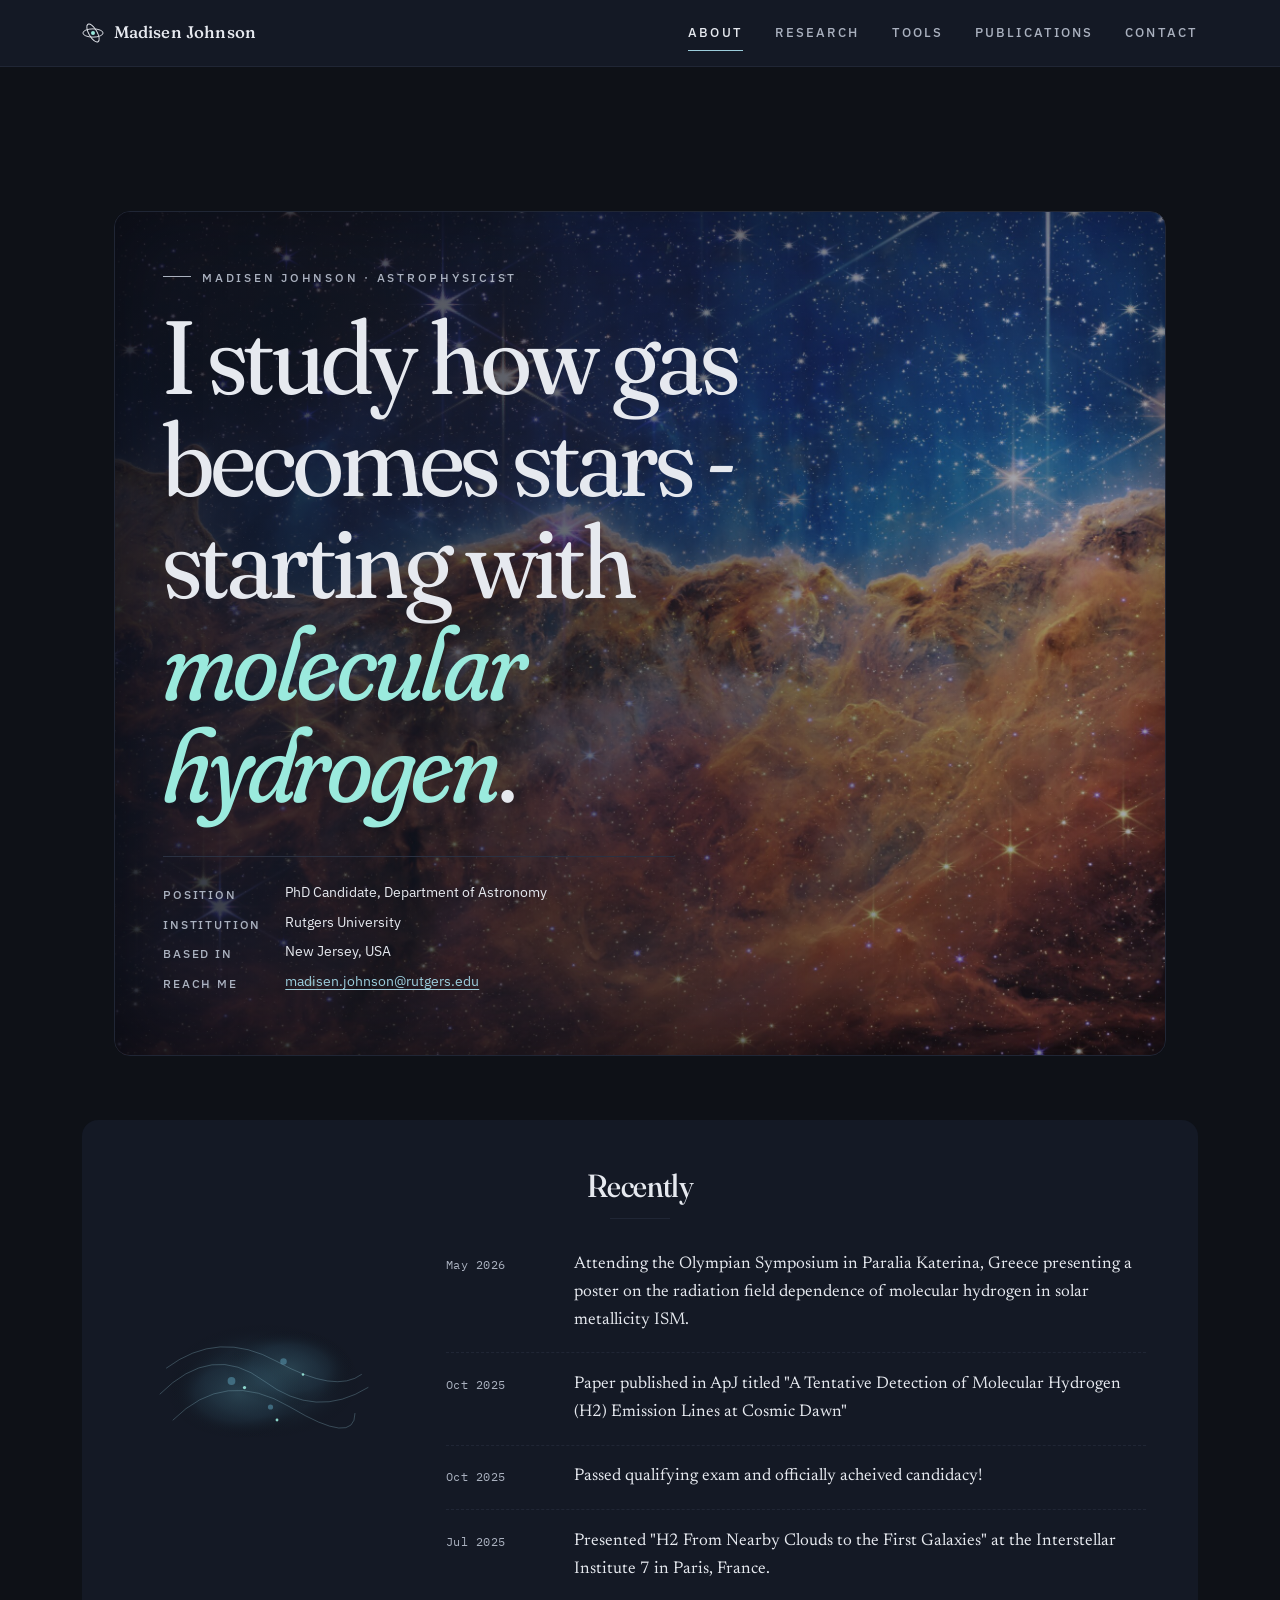
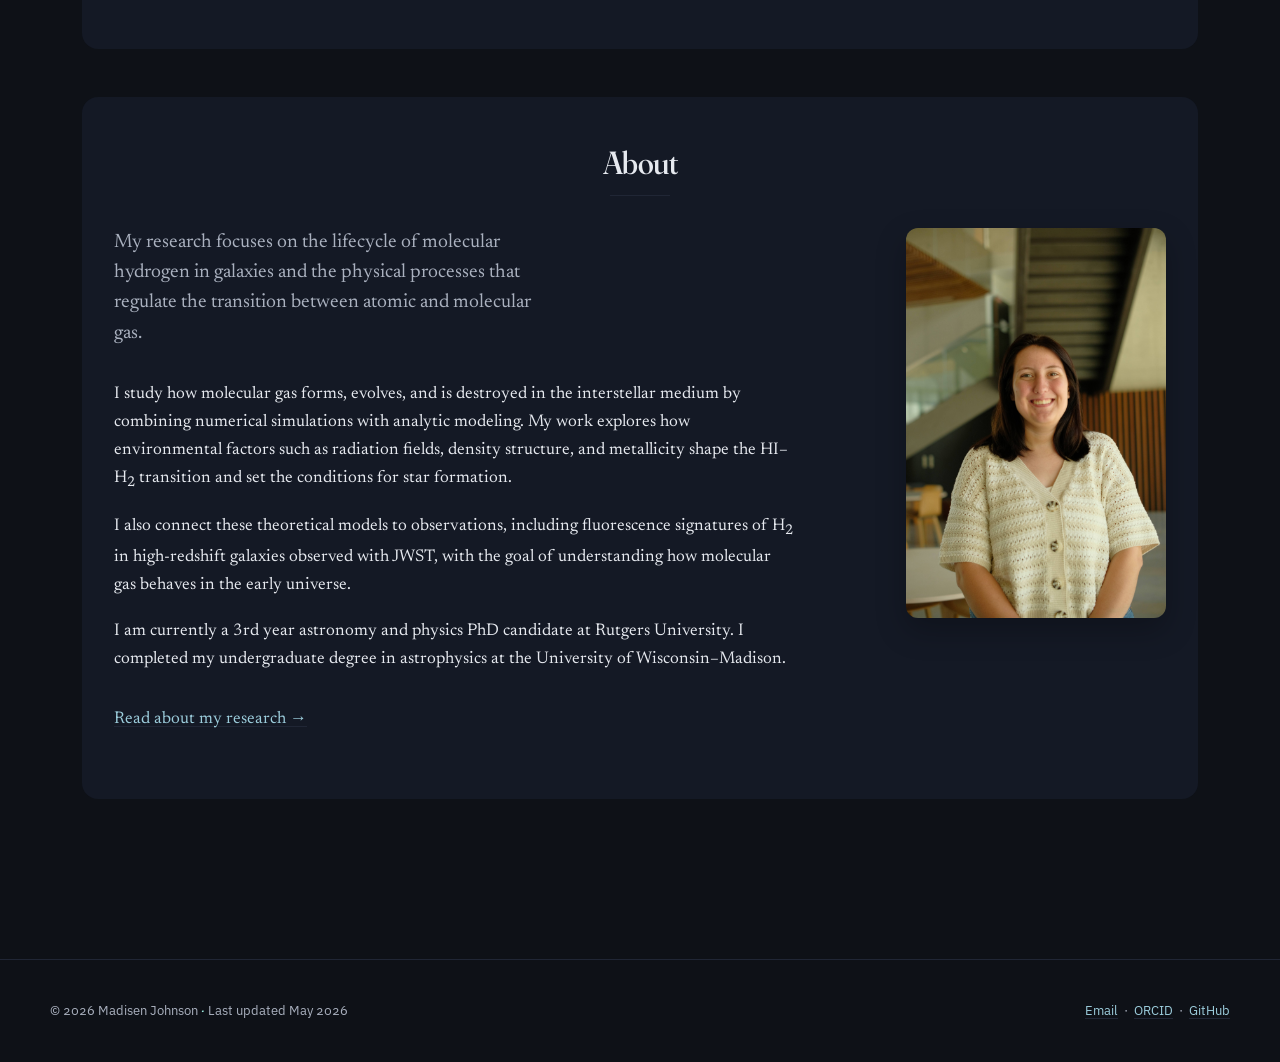
==== commit c70a3f24: "fixing names" ====
--- a/index.html
+++ b/index.html
@@ -29,6 +29,7 @@
       <div class="nav-links">
         <a href="index.html" aria-current="page">About</a>
         <a href="research.html">Research</a>
+        <a href="tools.html">Tools</a>
         <a href="publications.html">Publications</a>
         <a href="contact.html">Contact</a>
       </div>
